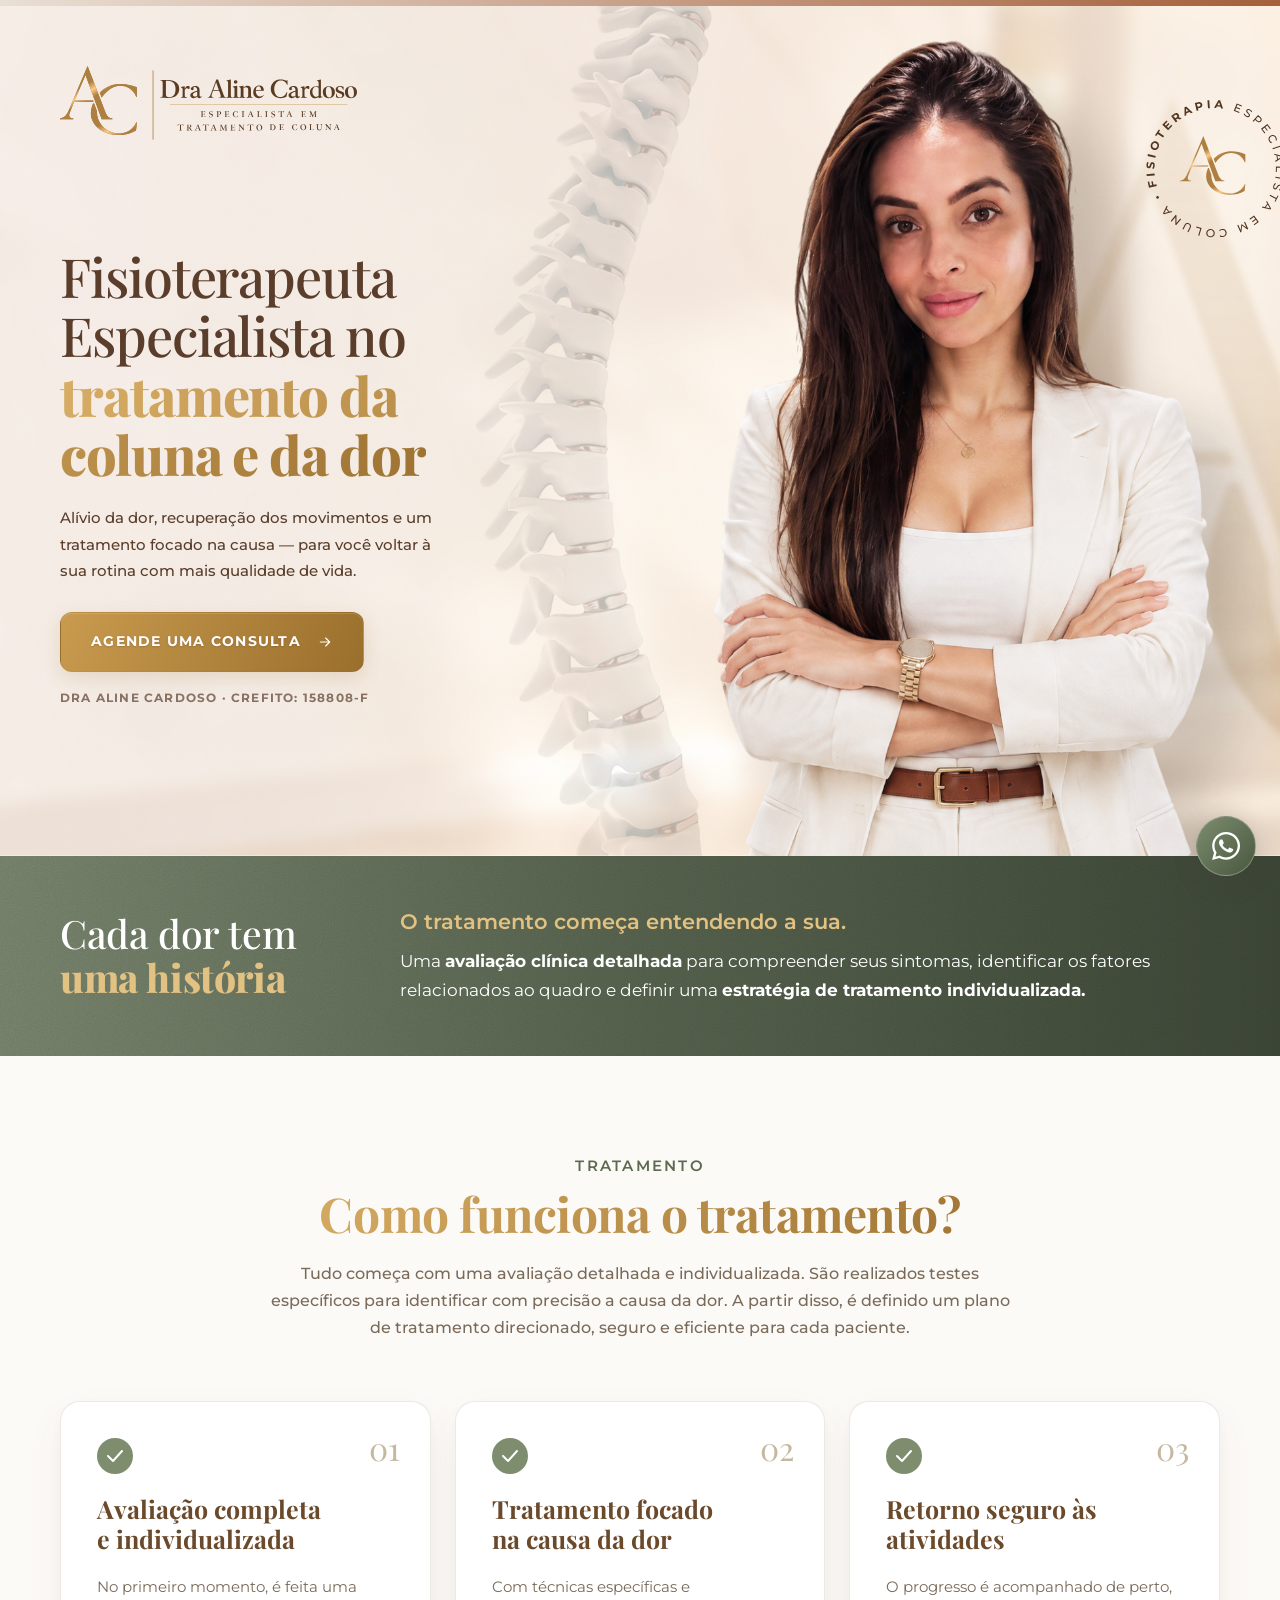
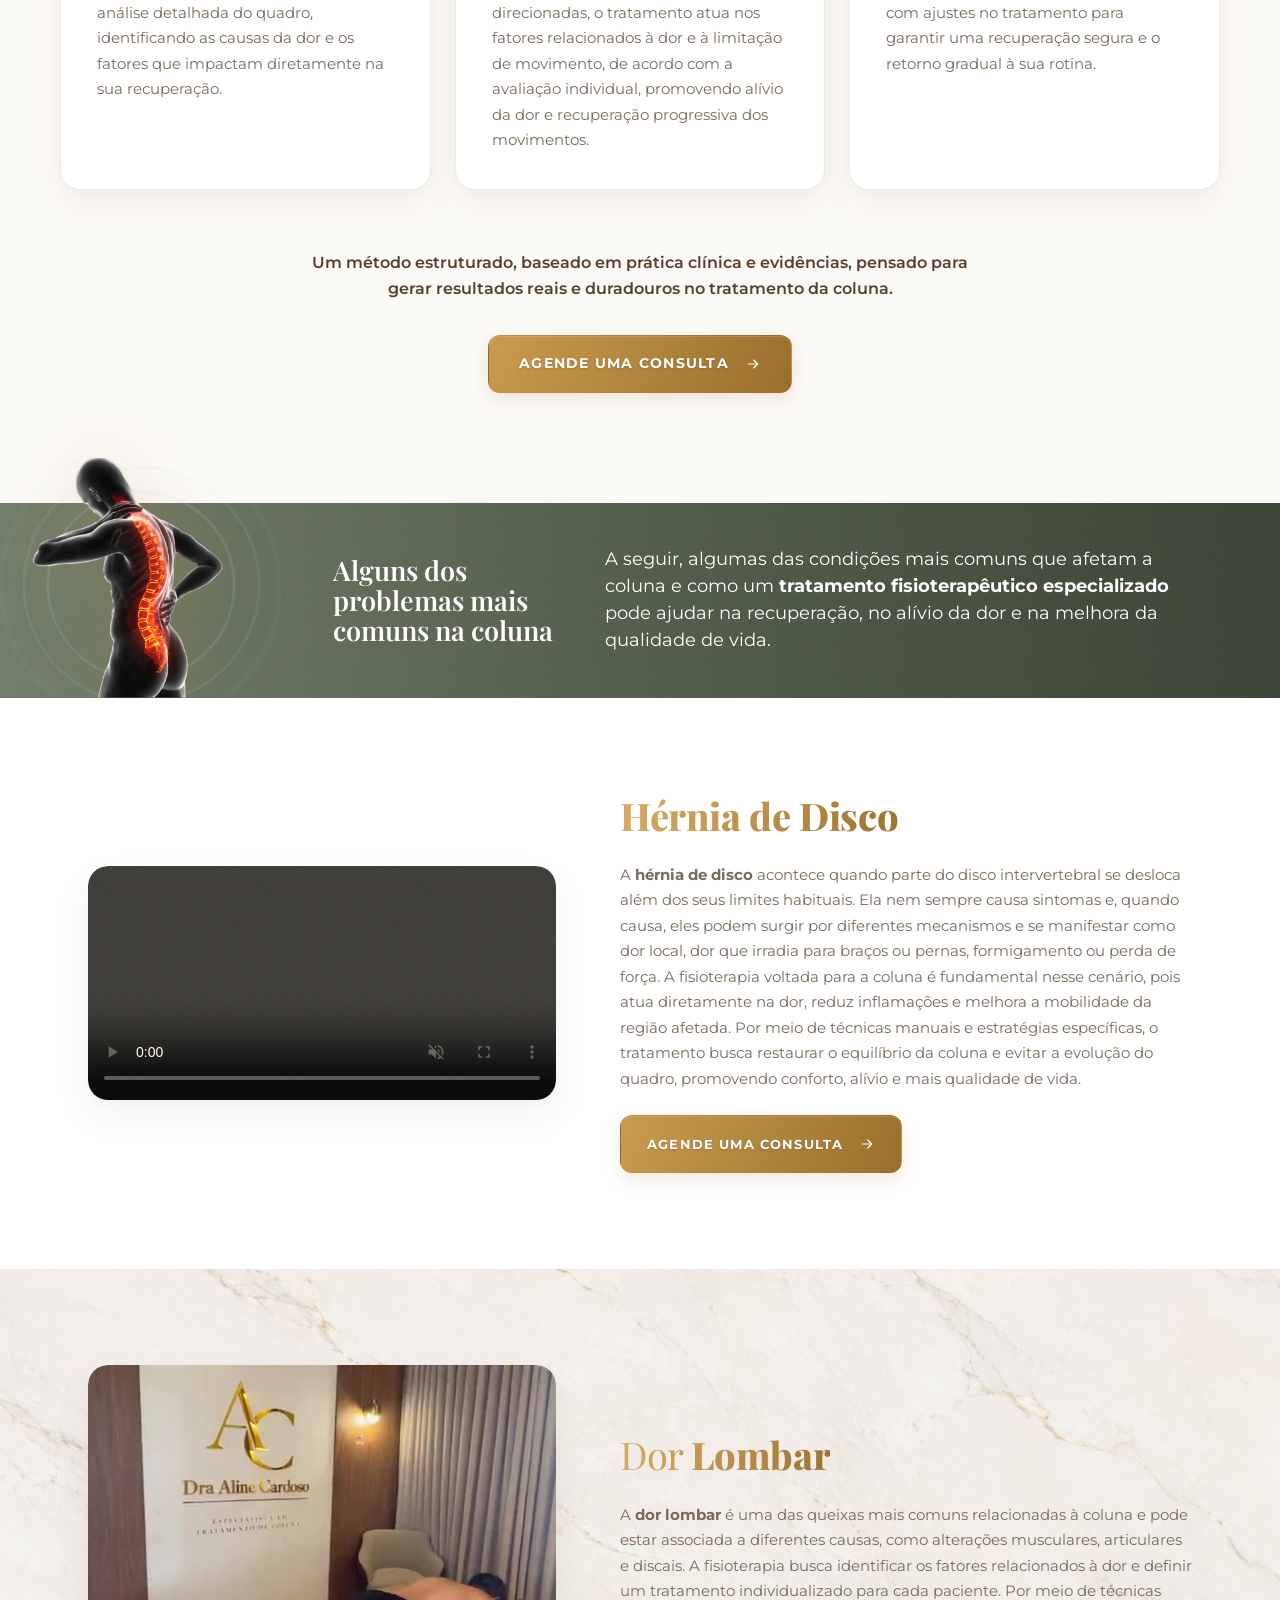
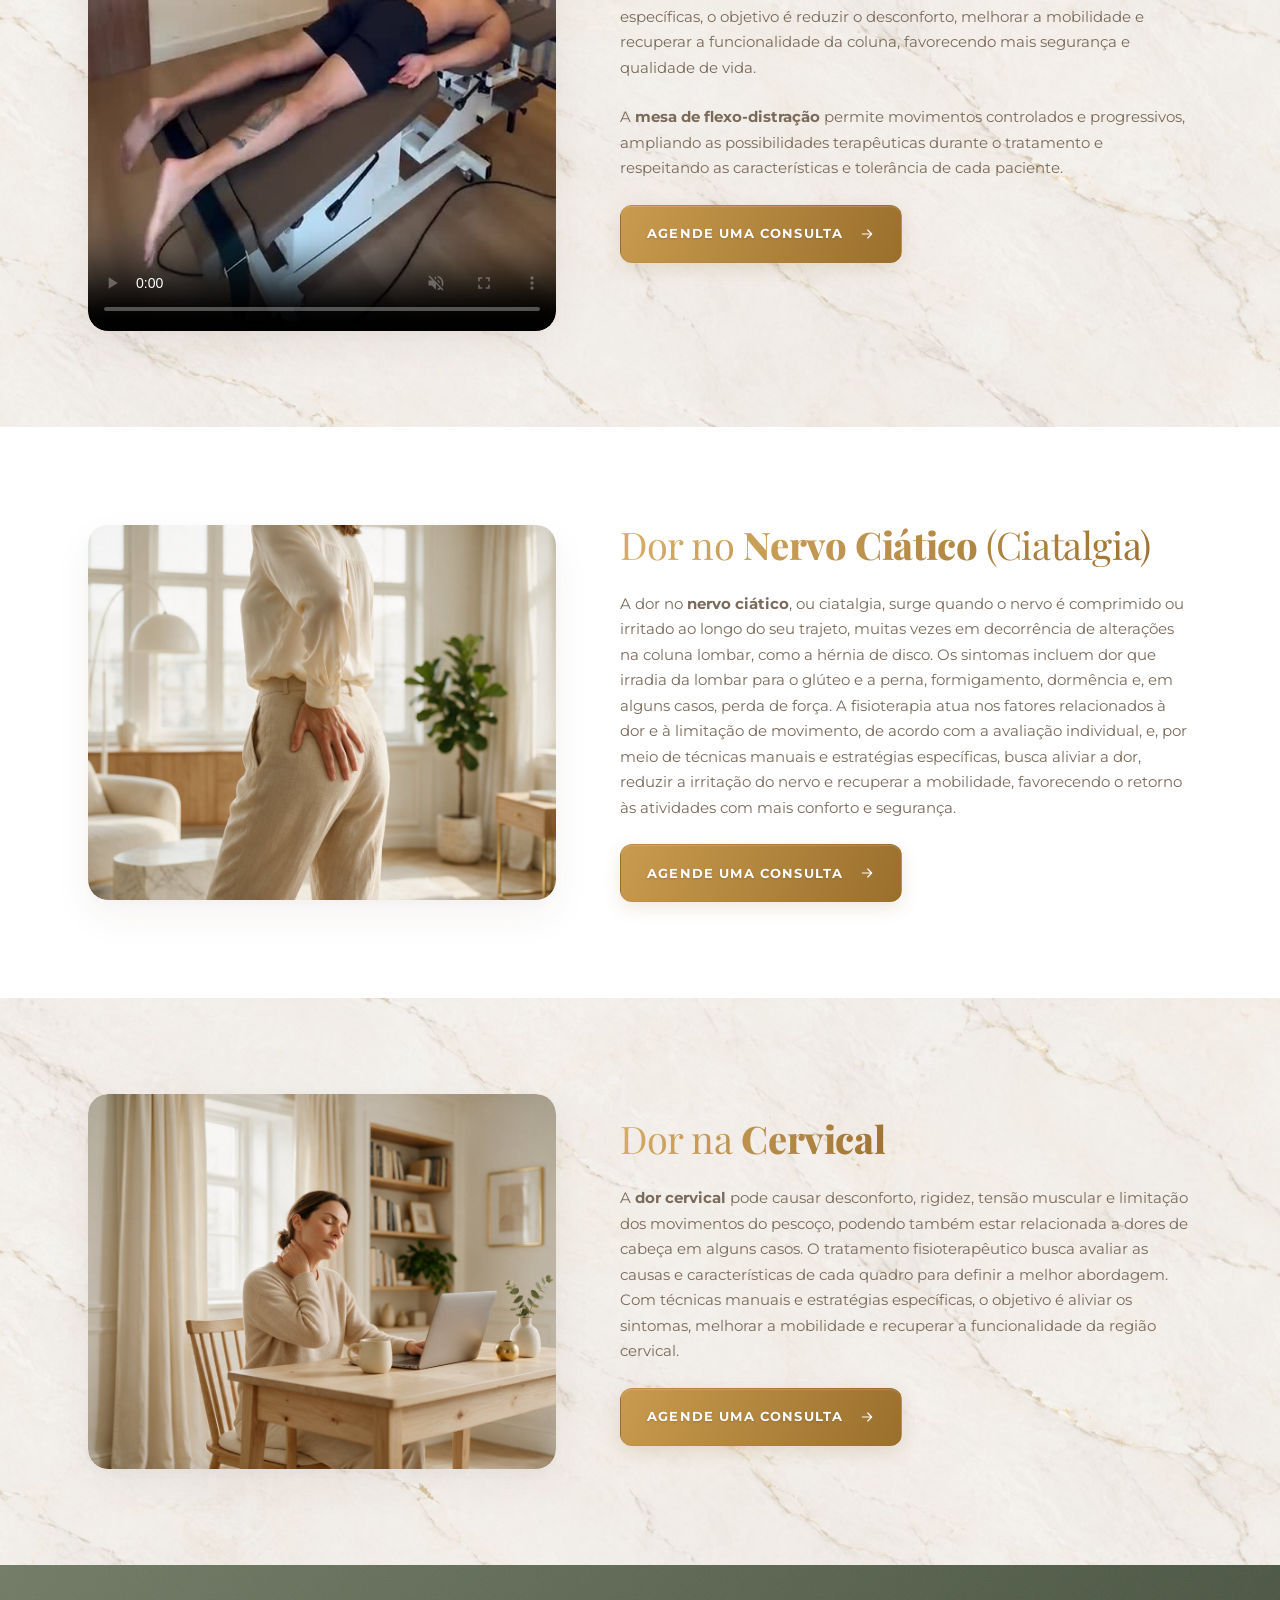
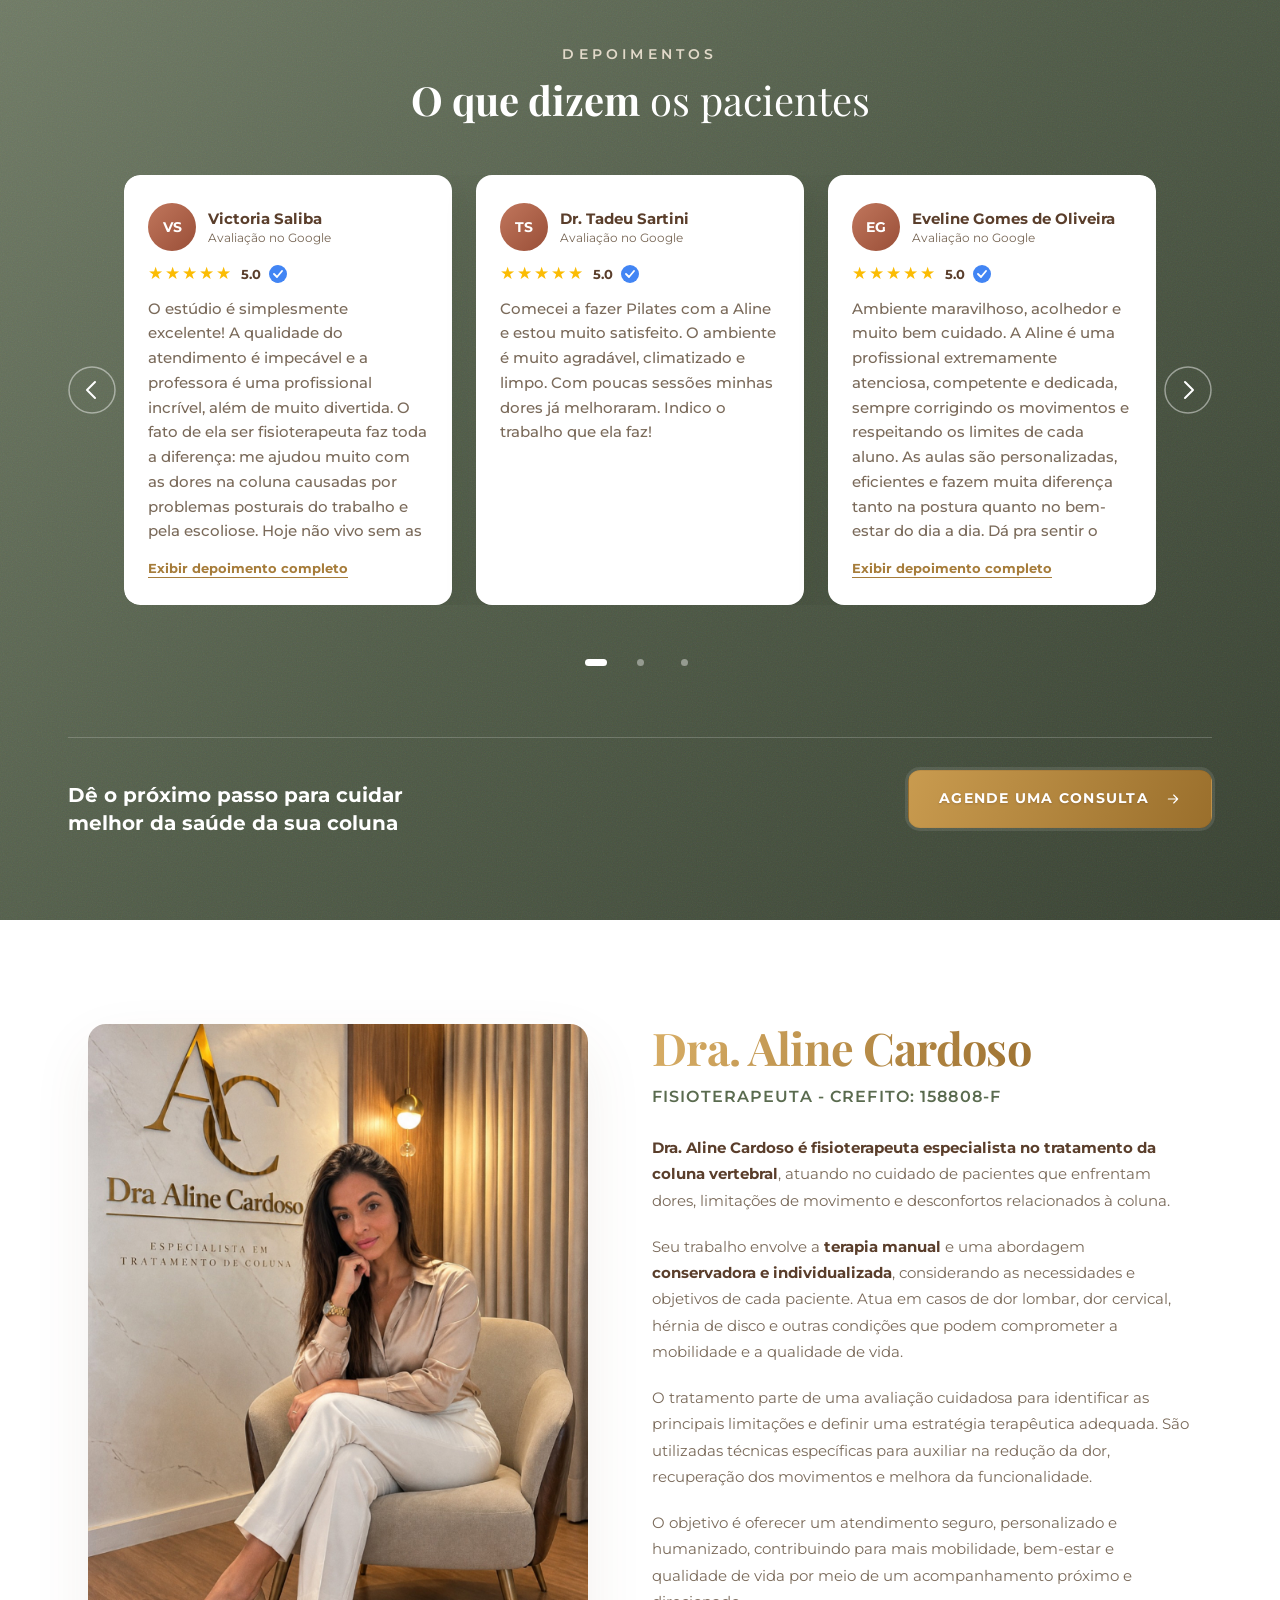
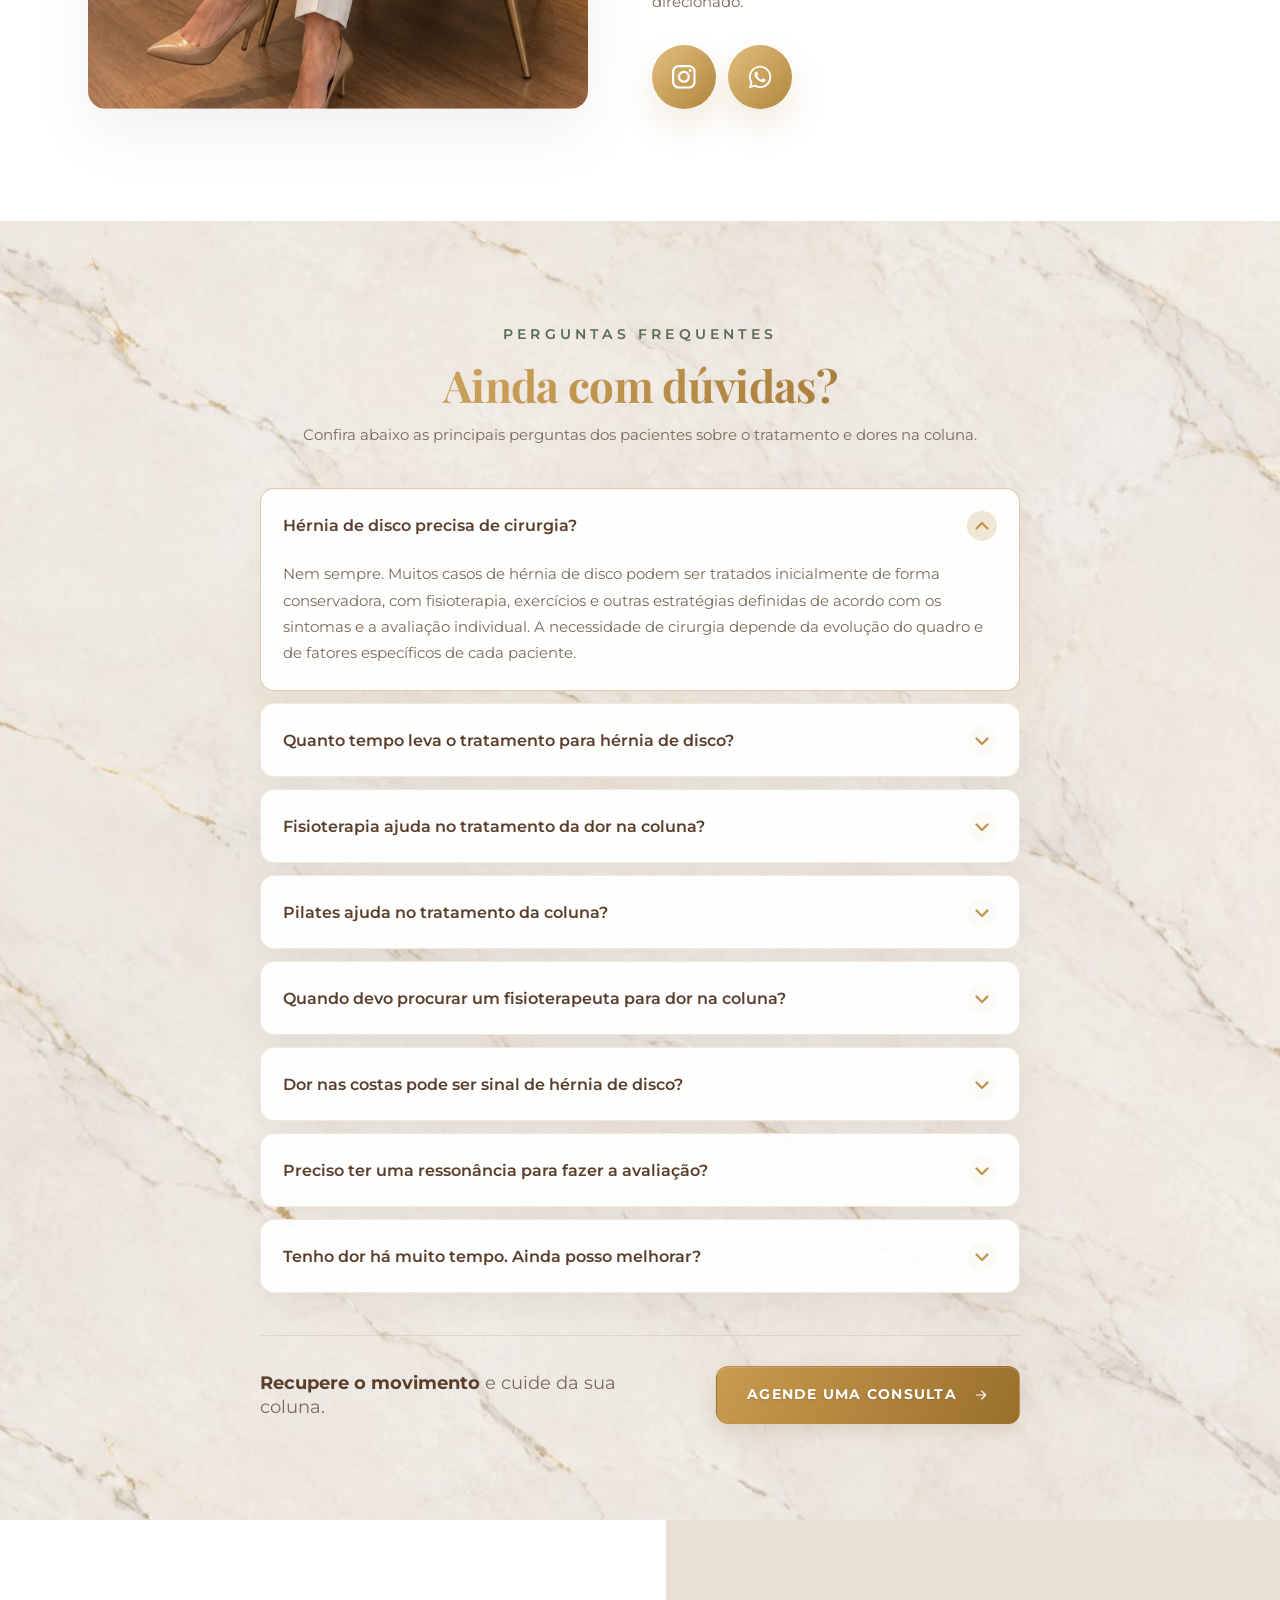
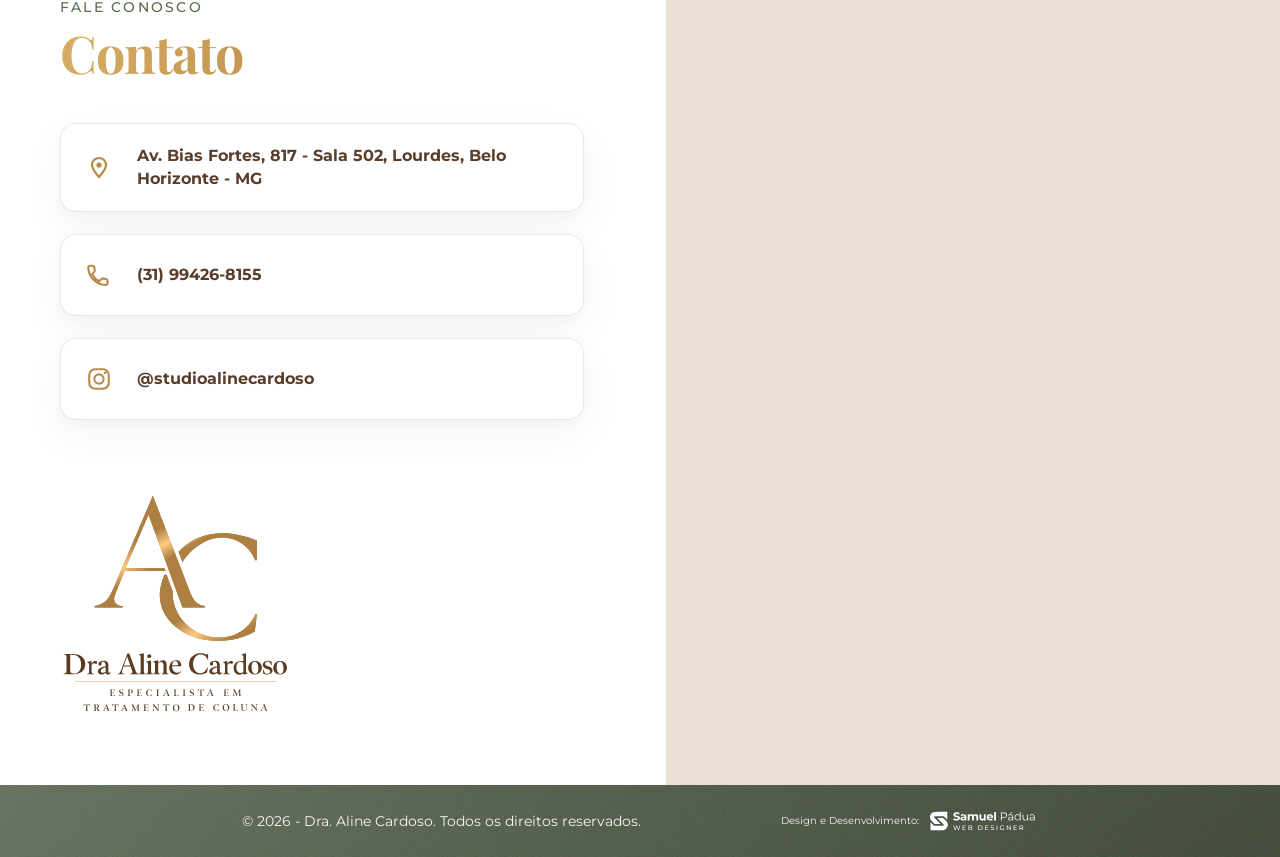
==== index.html @ 07150fcd "content: revisão técnica dos textos, novo bloco de intro e nova foto do hero - FAQ: perguntas sobre " ====
<!DOCTYPE html>
<html lang="pt-BR">
<head>
  <meta charset="UTF-8">
  <meta name="viewport" content="width=device-width, initial-scale=1.0">
  <title>Fisioterapeuta em Belo Horizonte | Tratamento da Coluna, Hérnia de Disco e Dor Lombar</title>
  <meta name="description" content="Fisioterapeuta em Belo Horizonte - MG especialista no tratamento da coluna: hérnia de disco, dor lombar, dor ciática e dor cervical. Atendimento individualizado no bairro Lourdes.">
  <meta name="robots" content="index,follow">
  <meta property="og:locale" content="pt_BR">
  <meta property="og:type" content="website">
  <meta property="og:site_name" content="Dra. Aline Cardoso">
  <meta property="og:title" content="Fisioterapeuta em Belo Horizonte | Tratamento da Coluna, Hérnia de Disco e Dor Lombar">
  <meta property="og:description" content="Fisioterapeuta em Belo Horizonte - MG especialista no tratamento da coluna: hérnia de disco, dor lombar, dor ciática e dor cervical. Atendimento individualizado no bairro Lourdes.">
  <meta name="twitter:card" content="summary_large_image">
  <meta name="twitter:title" content="Fisioterapeuta em Belo Horizonte | Tratamento da Coluna, Hérnia de Disco e Dor Lombar">
  <meta name="twitter:description" content="Fisioterapeuta em Belo Horizonte - MG especialista no tratamento da coluna: hérnia de disco, dor lombar, dor ciática e dor cervical. Atendimento individualizado no bairro Lourdes.">
  <script type="application/ld+json">
    {
      "@context": "https://schema.org",
      "@graph": [
        {
          "@type": "MedicalBusiness",
          "@id": "#business",
          "name": "Dra. Aline Cardoso - Fisioterapia",
          "image": "profile.jpg",
          "telephone": "+55-31-99426-8155",
          "priceRange": "$$",
          "address": {
            "@type": "PostalAddress",
            "streetAddress": "Av. Bias Fortes, 817 - Sala 502, Lourdes",
            "addressLocality": "Belo Horizonte",
            "addressRegion": "MG",
            "addressCountry": "BR"
          },
          "sameAs": [
            "https://www.instagram.com/studioalinecardoso/"
          ]
        },
        {
          "@type": "Physician",
          "@id": "#physician",
          "name": "Dra. Aline Cardoso",
          "image": "profile.jpg",
          "medicalSpecialty": "Physiotherapy",
          "description": "Fisioterapeuta em Belo Horizonte - MG especialista no tratamento da coluna vertebral: hérnia de disco, dor lombar, dor no nervo ciático e dor cervical.",
          "identifier": {
            "@type": "PropertyValue",
            "propertyID": "CREFITO",
            "value": "158808-F"
          },
          "worksFor": {
            "@id": "#business"
          }
        },
        {
          "@type": "FAQPage",
          "@id": "#faq",
          "mainEntity": [
            {
              "@type": "Question",
              "name": "Hérnia de disco precisa de cirurgia?",
              "acceptedAnswer": {
                "@type": "Answer",
                "text": "Nem sempre. Muitos casos de hérnia de disco podem ser tratados inicialmente de forma conservadora, com fisioterapia, exercícios e outras estratégias definidas de acordo com os sintomas e a avaliação individual. A necessidade de cirurgia depende da evolução do quadro e de fatores específicos de cada paciente."
              }
            },
            {
              "@type": "Question",
              "name": "Quanto tempo leva o tratamento para hérnia de disco?",
              "acceptedAnswer": {
                "@type": "Answer",
                "text": "O tempo de tratamento varia de acordo com a intensidade dos sintomas, o tempo de evolução do quadro e a resposta individual de cada paciente. Após a avaliação, é definido um plano com objetivos claros, e a evolução é acompanhada de perto, com ajustes ao longo do processo."
              }
            },
            {
              "@type": "Question",
              "name": "Fisioterapia ajuda no tratamento da dor na coluna?",
              "acceptedAnswer": {
                "@type": "Answer",
                "text": "Sim. A fisioterapia é uma das principais abordagens no tratamento das dores na coluna. Por meio de avaliação individualizada, terapia manual e exercícios específicos, atua na redução da dor, na melhora da mobilidade e na recuperação da funcionalidade, além de ajudar a prevenir novas crises."
              }
            },
            {
              "@type": "Question",
              "name": "Pilates ajuda no tratamento da coluna?",
              "acceptedAnswer": {
                "@type": "Answer",
                "text": "Pode ajudar, sim. Quando bem orientado, o pilates fortalece a musculatura que sustenta a coluna e melhora a postura, a flexibilidade e o controle dos movimentos. A indicação e o momento certo de incluí-lo dependem da avaliação e da fase de recuperação de cada paciente."
              }
            },
            {
              "@type": "Question",
              "name": "Quando devo procurar um fisioterapeuta para dor na coluna?",
              "acceptedAnswer": {
                "@type": "Answer",
                "text": "O ideal é buscar avaliação quando a dor persiste por mais de alguns dias, volta com frequência, limita seus movimentos ou atrapalha a rotina, o sono e o trabalho. Dor que irradia para braços ou pernas, formigamento ou perda de força também são sinais de que uma avaliação é importante."
              }
            },
            {
              "@type": "Question",
              "name": "Dor nas costas pode ser sinal de hérnia de disco?",
              "acceptedAnswer": {
                "@type": "Answer",
                "text": "Pode, mas nem sempre. A dor nas costas tem diversas causas, como tensões musculares e alterações articulares ou posturais. Quando vem acompanhada de dor que irradia para pernas ou braços, formigamento ou dormência, a hérnia de disco é uma das possibilidades. Por isso, uma avaliação detalhada é essencial para identificar a causa e definir o tratamento adequado."
              }
            },
            {
              "@type": "Question",
              "name": "Preciso ter uma ressonância para fazer a avaliação?",
              "acceptedAnswer": {
                "@type": "Answer",
                "text": "Não necessariamente. Os exames de imagem podem ser importantes em determinadas situações, mas a avaliação clínica também é fundamental para compreender o quadro."
              }
            },
            {
              "@type": "Question",
              "name": "Tenho dor há muito tempo. Ainda posso melhorar?",
              "acceptedAnswer": {
                "@type": "Answer",
                "text": "A persistência da dor não significa que não exista possibilidade de melhora. O tratamento depende das características do quadro, dos fatores associados e dos objetivos de cada paciente."
              }
            }
          ]
        }
      ]
    }
  </script>
  <link rel="icon" type="image/svg+xml" href="stamp-iso.svg">
  <link rel="preconnect" href="https://fonts.googleapis.com">
  <link rel="preconnect" href="https://fonts.gstatic.com" crossorigin>
  <link href="https://fonts.googleapis.com/css2?family=Montserrat:wght@400;500;600;700;800&family=Playfair+Display:wght@400;500;600;700;800&display=swap" rel="stylesheet">
  <link rel="stylesheet" href="style.css">
</head>
<body>
  <a class="skip-link" href="#conteudo">Pular para o conteúdo</a>

  <!-- Borda superior gradiente -->
  <div class="top-bar"></div>

  <!-- ======================== HERO ======================== -->
  <main id="conteudo">
  <section class="hero">
    <div class="hero-bg"></div>

    <div class="hero-inner">
      <!-- Logo -->
      <header class="hero-header">
        <img src="logo.svg" class="logo" alt="Dra. Aline Cardoso - Especialista em Tratamento de Coluna">
      </header>

      <!-- Conteúdo principal -->
      <div class="hero-content">

        <!-- Coluna esquerda: texto + CTA -->
        <div class="hero-left">
          <h1>
            Fisioterapeuta<br>
            Especialista no<br>
            <span class="gradient-text">tratamento da<br>coluna e da dor</span>
          </h1>

          <p class="subtext">
            Alívio da dor, recuperação dos movimentos e um tratamento focado na causa — para você voltar à sua rotina com mais qualidade de vida.
          </p>

          <a href="https://wa.me/5531994268155" class="btn-cta" target="_blank" rel="noopener">
            Agende uma Consulta
          </a>

          <p class="crefito">DRA ALINE CARDOSO &middot; CREFITO: 158808-F</p>
        </div>

        <!-- Coluna direita: foto -->
        <div class="hero-right">
          <div class="stamp-wrapper">
            <img src="stamp-txt.svg" class="stamp-txt" alt="">
            <img src="stamp-iso.svg" class="stamp-iso" alt="">
          </div>
          <img src="dra-aline3.png" class="doctor-img" alt="Dra. Aline Cardoso, fisioterapeuta especialista em coluna" fetchpriority="high">
        </div>

      </div>
    </div>
  </section>
  <!-- ======================== /HERO ======================== -->

  <!-- ======================== INTRO BLOCK ======================== -->
  <section class="intro-block">
    <div class="intro-inner">

      <div class="intro-left">
        <h2>Cada dor tem <strong>uma história</strong></h2>
      </div>

      <div class="intro-right">
        <p class="intro-lead">O tratamento começa entendendo a sua.</p>
        <p>
          Uma <strong>avaliação clínica detalhada</strong> para compreender seus sintomas, identificar os fatores relacionados ao quadro e definir uma <strong>estratégia de tratamento individualizada.</strong>
        </p>
      </div>

    </div>
  </section>
  <!-- ======================== /INTRO BLOCK ======================== -->

  <!-- ======================== TREATMENT BLOCK ======================== -->
  <section class="treatment-block">
    <div class="treatment-inner">

      <div class="treatment-header">
        <span class="tagline">Tratamento</span>
        <h2 class="treatment-title">Como funciona o tratamento?</h2>
        <p class="treatment-desc">Tudo começa com uma avaliação detalhada e individualizada. São realizados testes específicos para identificar com precisão a causa da dor. A partir disso, é definido um plano de tratamento direcionado, seguro e eficiente para cada paciente.</p>
      </div>

      <div class="cards-grid">

        <div class="card">
          <div class="card-icon">
            <svg width="36" height="36" viewBox="0 0 36 36" fill="none" xmlns="http://www.w3.org/2000/svg">
              <circle cx="18" cy="18" r="18" fill="#7D8D6E"/>
              <path d="M11 18l5 5 9-10" stroke="#FFFFFF" stroke-width="2" stroke-linecap="round" stroke-linejoin="round"/>
            </svg>
          </div>
          <h3>Avaliação completa <br>e individualizada</h3>
          <p>No primeiro momento, é feita uma análise detalhada do quadro, identificando as causas da dor e os fatores que impactam diretamente na sua recuperação.</p>
        </div>

        <div class="card">
          <div class="card-icon">
            <svg width="36" height="36" viewBox="0 0 36 36" fill="none" xmlns="http://www.w3.org/2000/svg">
              <circle cx="18" cy="18" r="18" fill="#7D8D6E"/>
              <path d="M11 18l5 5 9-10" stroke="#FFFFFF" stroke-width="2" stroke-linecap="round" stroke-linejoin="round"/>
            </svg>
          </div>
          <h3>Tratamento focado <br>na causa da dor</h3>
          <p>Com técnicas específicas e direcionadas, o tratamento atua nos fatores relacionados à dor e à limitação de movimento, de acordo com a avaliação individual, promovendo alívio da dor e recuperação progressiva dos movimentos.</p>
        </div>

        <div class="card">
          <div class="card-icon">
            <svg width="36" height="36" viewBox="0 0 36 36" fill="none" xmlns="http://www.w3.org/2000/svg">
              <circle cx="18" cy="18" r="18" fill="#7D8D6E"/>
              <path d="M11 18l5 5 9-10" stroke="#FFFFFF" stroke-width="2" stroke-linecap="round" stroke-linejoin="round"/>
            </svg>
          </div>
          <h3>Retorno seguro às <br>atividades</h3>
          <p>O progresso é acompanhado de perto, com ajustes no tratamento para garantir uma recuperação segura e o retorno gradual à sua rotina.</p>
        </div>

      </div>

      <div class="treatment-footer">
        <p>Um método estruturado, baseado em prática clínica e evidências, pensado para <br>gerar resultados reais e duradouros no tratamento da coluna.</p>
        <a href="https://wa.me/5531994268155" class="btn-cta btn-cta--center" target="_blank" rel="noopener">
          Agende uma Consulta
        </a>
      </div>

    </div>
  </section>
  <!-- ======================== /TREATMENT BLOCK ======================== -->

  <!-- ======================== PROBLEMS BLOCK ======================== -->
  <section class="problems-block">
    <div class="problems-grain"></div>

    <div class="problems-inner">
      <div class="problems-img-col">
        <img src="img1.png" class="problems-img" alt="Coluna vertebral com dor">
      </div>

      <h2 class="problems-headline">Alguns dos<br>problemas mais<br>comuns na coluna</h2>

      <p class="problems-body">A seguir, algumas das condições mais comuns que afetam a coluna e como um <strong>tratamento fisioterapêutico especializado</strong> pode ajudar na recuperação, no alívio da dor e na melhora da qualidade de vida.</p>
    </div>
  </section>
  <!-- ======================== /PROBLEMS BLOCK ======================== -->

  <!-- ======================== HÉRNIA BLOCK ======================== -->
  <section class="condition-block">
    <div class="condition-inner">

      <div class="condition-media condition-media--video">
        <video controls loop muted playsinline preload="metadata">
          <source src="hernia.mp4" type="video/mp4">
        </video>
      </div>

      <div class="condition-text">
        <h2 class="condition-title"><strong>Hérnia de Disco</strong></h2>
        <p class="condition-body">A <strong>hérnia de disco</strong> acontece quando parte do disco intervertebral se desloca além dos seus limites habituais. Ela nem sempre causa sintomas e, quando causa, eles podem surgir por diferentes mecanismos e se manifestar como dor local, dor que irradia para braços ou pernas, formigamento ou perda de força. A fisioterapia voltada para a coluna é fundamental nesse cenário, pois atua diretamente na dor, reduz inflamações e melhora a mobilidade da região afetada. Por meio de técnicas manuais e estratégias específicas, o tratamento busca restaurar o equilíbrio da coluna e evitar a evolução do quadro, promovendo conforto, alívio e mais qualidade de vida.</p>
        <a href="https://wa.me/5531994268155" class="btn-cta" target="_blank" rel="noopener">
          Agende uma Consulta
        </a>
      </div>

    </div>
  </section>
  <!-- ======================== /HÉRNIA BLOCK ======================== -->

  <!-- ======================== LOMBAR BLOCK ======================== -->
  <section class="condition-block condition-block--gray">
    <div class="condition-inner">

      <div class="condition-media">
        <video controls loop muted playsinline preload="metadata" poster="lombar-poster.jpg">
          <source src="lombar.mp4" type="video/mp4">
        </video>
      </div>

      <div class="condition-text">
        <h2 class="condition-title">Dor <strong>Lombar</strong></h2>
        <p class="condition-body">A <strong>dor lombar</strong> é uma das queixas mais comuns relacionadas à coluna e pode estar associada a diferentes causas, como alterações musculares, articulares e discais. A fisioterapia busca identificar os fatores relacionados à dor e definir um tratamento individualizado para cada paciente. Por meio de técnicas específicas, o objetivo é reduzir o desconforto, melhorar a mobilidade e recuperar a funcionalidade da coluna, favorecendo mais segurança e qualidade de vida.</p>

        <p class="condition-body">A <strong>mesa de flexo-distração</strong> permite movimentos controlados e progressivos, ampliando as possibilidades terapêuticas durante o tratamento e respeitando as características e tolerância de cada paciente.</p>
        <a href="https://wa.me/5531994268155" class="btn-cta" target="_blank" rel="noopener">
          Agende uma Consulta
        </a>
      </div>

    </div>
  </section>
  <!-- ======================== /LOMBAR BLOCK ======================== -->

  <!-- ======================== CIÁTICO BLOCK ======================== -->
  <section class="condition-block">
    <div class="condition-inner">

      <div class="condition-media">
        <img src="ciatico.jpg" class="condition-img" alt="Mulher com dor no nervo ciático">
      </div>

      <div class="condition-text">
        <h2 class="condition-title">Dor no <strong>Nervo Ciático</strong> (Ciatalgia)</h2>
        <p class="condition-body">A dor no <strong>nervo ciático</strong>, ou ciatalgia, surge quando o nervo é comprimido ou irritado ao longo do seu trajeto, muitas vezes em decorrência de alterações na coluna lombar, como a hérnia de disco. Os sintomas incluem dor que irradia da lombar para o glúteo e a perna, formigamento, dormência e, em alguns casos, perda de força. A fisioterapia atua nos fatores relacionados à dor e à limitação de movimento, de acordo com a avaliação individual, e, por meio de técnicas manuais e estratégias específicas, busca aliviar a dor, reduzir a irritação do nervo e recuperar a mobilidade, favorecendo o retorno às atividades com mais conforto e segurança.</p>
        <a href="https://wa.me/5531994268155" class="btn-cta" target="_blank" rel="noopener">
          Agende uma Consulta
        </a>
      </div>

    </div>
  </section>
  <!-- ======================== /CIÁTICO BLOCK ======================== -->

  <!-- ======================== CERVICAL BLOCK ======================== -->
  <section class="condition-block condition-block--gray">
    <div class="condition-inner">

      <div class="condition-media">
        <img src="cervical.jpg" class="condition-img" alt="Mulher com dor na região cervical">
      </div>

      <div class="condition-text">
        <h2 class="condition-title">Dor na <strong>Cervical</strong></h2>
        <p class="condition-body">A <strong>dor cervical</strong> pode causar desconforto, rigidez, tensão muscular e limitação dos movimentos do pescoço, podendo também estar relacionada a dores de cabeça em alguns casos. O tratamento fisioterapêutico busca avaliar as causas e características de cada quadro para definir a melhor abordagem. Com técnicas manuais e estratégias específicas, o objetivo é aliviar os sintomas, melhorar a mobilidade e recuperar a funcionalidade da região cervical.</p>
        <a href="https://wa.me/5531994268155" class="btn-cta" target="_blank" rel="noopener">
          Agende uma Consulta
        </a>
      </div>

    </div>
  </section>
  <!-- ======================== /CERVICAL BLOCK ======================== -->

  <!-- ======================== REVIEWS BLOCK ======================== -->
  <section class="reviews-block">
    <div class="reviews-grain"></div>
    <div class="reviews-inner">

      <div class="reviews-header">
        <span class="reviews-tagline">Depoimentos</span>
        <h2 class="reviews-title"><strong>O que dizem</strong> os pacientes</h2>
      </div>

      <div class="reviews-carousel" role="region" aria-roledescription="carrossel" aria-label="Depoimentos de pacientes" tabindex="0">
        <button class="carousel-btn carousel-btn--prev" aria-label="Anterior">
          <svg width="48" height="48" viewBox="0 0 48 48" fill="none" xmlns="http://www.w3.org/2000/svg">
            <circle cx="24" cy="24" r="23" stroke="rgba(255,255,255,0.45)" stroke-width="1.5"/>
            <path d="M27 16l-8 8 8 8" stroke="white" stroke-width="2" stroke-linecap="round" stroke-linejoin="round"/>
          </svg>
        </button>

        <div class="carousel-viewport">
          <div class="reviews-track">

            <article class="review-card">
              <div class="rc-header">
                <div class="rc-avatar">VS</div>
                <div class="rc-info">
                  <strong class="rc-name">Victoria Saliba</strong>
                  <span class="rc-count">Avaliação no Google</span>
                </div>
              </div>
              <div class="rc-stars" aria-label="5 estrelas">
                <span class="rc-stars-icons" aria-hidden="true">★★★★★</span>
                <span class="rc-rating">5.0</span>
                <span class="rc-badge" aria-hidden="true"><svg width="10" height="8" viewBox="0 0 10 8" fill="none"><path d="M1 4l3 3 5-6" stroke="white" stroke-width="1.8" stroke-linecap="round" stroke-linejoin="round"/></svg></span>
              </div>
              <p class="rc-text is-clamped">O estúdio é simplesmente excelente! A qualidade do atendimento é impecável e a professora é uma profissional incrível, além de muito divertida. O fato de ela ser fisioterapeuta faz toda a diferença: me ajudou muito com as dores na coluna causadas por problemas posturais do trabalho e pela escoliose. Hoje não vivo sem as aulas e sem a nossa troca durante os treinos. Foi um verdadeiro divisor de águas para minha saúde e qualidade de vida. Recomendo de olhos fechados!</p>
              <button class="rc-read-more" type="button" data-review-open>Exibir depoimento completo</button>
              <div class="rc-full-text" hidden>
                <p>O estúdio é simplesmente excelente! A qualidade do atendimento é impecável e a professora é uma profissional incrível, além de muito divertida.</p>
                <p>O fato de ela ser fisioterapeuta faz toda a diferença: me ajudou muito com as dores na coluna causadas por problemas posturais do trabalho e pela escoliose.</p>
                <p>Hoje não vivo sem as aulas e sem a nossa troca durante os treinos. Foi um verdadeiro divisor de águas para minha saúde e qualidade de vida. Recomendo de olhos fechados!</p>
              </div>
            </article>

            <article class="review-card">
              <div class="rc-header">
                <div class="rc-avatar">TS</div>
                <div class="rc-info">
                  <strong class="rc-name">Dr. Tadeu Sartini</strong>
                  <span class="rc-count">Avaliação no Google</span>
                </div>
              </div>
              <div class="rc-stars" aria-label="5 estrelas">
                <span class="rc-stars-icons" aria-hidden="true">★★★★★</span>
                <span class="rc-rating">5.0</span>
                <span class="rc-badge" aria-hidden="true"><svg width="10" height="8" viewBox="0 0 10 8" fill="none"><path d="M1 4l3 3 5-6" stroke="white" stroke-width="1.8" stroke-linecap="round" stroke-linejoin="round"/></svg></span>
              </div>
              <p class="rc-text is-clamped">Comecei a fazer Pilates com a Aline e estou muito satisfeito. O ambiente é muito agradável, climatizado e limpo. Com poucas sessões minhas dores já melhoraram. Indico o trabalho que ela faz!</p>
              <button class="rc-read-more" type="button" data-review-open>Exibir depoimento completo</button>
              <div class="rc-full-text" hidden>
                <p>Comecei a fazer Pilates com a Aline e estou muito satisfeito. O ambiente é muito agradável, climatizado e limpo. Com poucas sessões minhas dores já melhoraram. Indico o trabalho que ela faz!</p>
              </div>
            </article>

            <article class="review-card">
              <div class="rc-header">
                <div class="rc-avatar">EG</div>
                <div class="rc-info">
                  <strong class="rc-name">Eveline Gomes de Oliveira</strong>
                  <span class="rc-count">Avaliação no Google</span>
                </div>
              </div>
              <div class="rc-stars" aria-label="5 estrelas">
                <span class="rc-stars-icons" aria-hidden="true">★★★★★</span>
                <span class="rc-rating">5.0</span>
                <span class="rc-badge" aria-hidden="true"><svg width="10" height="8" viewBox="0 0 10 8" fill="none"><path d="M1 4l3 3 5-6" stroke="white" stroke-width="1.8" stroke-linecap="round" stroke-linejoin="round"/></svg></span>
              </div>
              <p class="rc-text is-clamped">Ambiente maravilhoso, acolhedor e muito bem cuidado. A Aline é uma profissional extremamente atenciosa, competente e dedicada, sempre corrigindo os movimentos e respeitando os limites de cada aluno. As aulas são personalizadas, eficientes e fazem muita diferença tanto na postura quanto no bem-estar do dia a dia. Dá pra sentir o cuidado e o amor pelo que faz. Recomendo de olhos fechados!</p>
              <button class="rc-read-more" type="button" data-review-open>Exibir depoimento completo</button>
              <div class="rc-full-text" hidden>
                <p>Ambiente maravilhoso, acolhedor e muito bem cuidado. A Aline é uma profissional extremamente atenciosa, competente e dedicada, sempre corrigindo os movimentos e respeitando os limites de cada aluno.</p>
                <p>As aulas são personalizadas, eficientes e fazem muita diferença tanto na postura quanto no bem-estar do dia a dia. Dá pra sentir o cuidado e o amor pelo que faz. Recomendo de olhos fechados!</p>
              </div>
            </article>

            <article class="review-card">
              <div class="rc-header">
                <div class="rc-avatar">CA</div>
                <div class="rc-info">
                  <strong class="rc-name">Carlos do Carmo Ambrósio</strong>
                  <span class="rc-count">Avaliação no Google</span>
                </div>
              </div>
              <div class="rc-stars" aria-label="5 estrelas">
                <span class="rc-stars-icons" aria-hidden="true">★★★★★</span>
                <span class="rc-rating">5.0</span>
                <span class="rc-badge" aria-hidden="true"><svg width="10" height="8" viewBox="0 0 10 8" fill="none"><path d="M1 4l3 3 5-6" stroke="white" stroke-width="1.8" stroke-linecap="round" stroke-linejoin="round"/></svg></span>
              </div>
              <p class="rc-text is-clamped">Bem localizado. Studio muito arejado, aparelhos ótimos e super bem cuidados, profissional competente e simpática. Um ambiente agradável, frequentado por ótimas pessoas.</p>
              <button class="rc-read-more" type="button" data-review-open>Exibir depoimento completo</button>
              <div class="rc-full-text" hidden>
                <p>Bem localizado. Studio muito arejado, aparelhos ótimos e super bem cuidados, profissional competente e simpática. Um ambiente agradável, frequentado por ótimas pessoas.</p>
              </div>
            </article>

            <article class="review-card">
              <div class="rc-header">
                <div class="rc-avatar">TR</div>
                <div class="rc-info">
                  <strong class="rc-name">Taty Rocha</strong>
                  <span class="rc-count">Avaliação no Google</span>
                </div>
              </div>
              <div class="rc-stars" aria-label="5 estrelas">
                <span class="rc-stars-icons" aria-hidden="true">★★★★★</span>
                <span class="rc-rating">5.0</span>
                <span class="rc-badge" aria-hidden="true"><svg width="10" height="8" viewBox="0 0 10 8" fill="none"><path d="M1 4l3 3 5-6" stroke="white" stroke-width="1.8" stroke-linecap="round" stroke-linejoin="round"/></svg></span>
              </div>
              <p class="rc-text is-clamped">Excelente profissional! Muito dedicada e atenciosa, sempre se preocupa de verdade com os alunos e com as dificuldades de cada um. As aulas são bem conduzidas, seguras e, além de tudo, muito divertidas. É impossível não se sentir bem durante as aulas. Recomendo demais!</p>
              <button class="rc-read-more" type="button" data-review-open>Exibir depoimento completo</button>
              <div class="rc-full-text" hidden>
                <p>Excelente profissional! Muito dedicada e atenciosa, sempre se preocupa de verdade com os alunos e com as dificuldades de cada um.</p>
                <p>As aulas são bem conduzidas, seguras e, além de tudo, muito divertidas. É impossível não se sentir bem durante as aulas. Recomendo demais!</p>
              </div>
            </article>

            <article class="review-card">
              <div class="rc-header">
                <div class="rc-avatar">MC</div>
                <div class="rc-info">
                  <strong class="rc-name">Maria Clara Madeira Pedro</strong>
                  <span class="rc-count">Avaliação no Google</span>
                </div>
              </div>
              <div class="rc-stars" aria-label="5 estrelas">
                <span class="rc-stars-icons" aria-hidden="true">★★★★★</span>
                <span class="rc-rating">5.0</span>
                <span class="rc-badge" aria-hidden="true"><svg width="10" height="8" viewBox="0 0 10 8" fill="none"><path d="M1 4l3 3 5-6" stroke="white" stroke-width="1.8" stroke-linecap="round" stroke-linejoin="round"/></svg></span>
              </div>
              <p class="rc-text is-clamped">Fazer pilates com a Aline é muito bom! Ela é atenta, cuidadosa, excelente profissional, playlist boa durante a aula. Minha consciência corporal se tornou outra depois que comecei a fazer pilates no studio.</p>
              <button class="rc-read-more" type="button" data-review-open>Exibir depoimento completo</button>
              <div class="rc-full-text" hidden>
                <p>Fazer pilates com a Aline é muito bom! Ela é atenta, cuidadosa, excelente profissional, playlist boa durante a aula. Minha consciência corporal se tornou outra depois que comecei a fazer pilates no studio.</p>
              </div>
            </article>

            <article class="review-card">
              <div class="rc-header">
                <div class="rc-avatar">YL</div>
                <div class="rc-info">
                  <strong class="rc-name">Yasmin Lage</strong>
                  <span class="rc-count">Avaliação no Google</span>
                </div>
              </div>
              <div class="rc-stars" aria-label="5 estrelas">
                <span class="rc-stars-icons" aria-hidden="true">★★★★★</span>
                <span class="rc-rating">5.0</span>
                <span class="rc-badge" aria-hidden="true"><svg width="10" height="8" viewBox="0 0 10 8" fill="none"><path d="M1 4l3 3 5-6" stroke="white" stroke-width="1.8" stroke-linecap="round" stroke-linejoin="round"/></svg></span>
              </div>
              <p class="rc-text is-clamped">O espaço é super bem cuidado e gostoso, professora com técnica excelente, atenciosa demais e ainda é super carismática! Clima perfeito durante as aulas, tô amando!!!</p>
              <button class="rc-read-more" type="button" data-review-open>Exibir depoimento completo</button>
              <div class="rc-full-text" hidden>
                <p>O espaço é super bem cuidado e gostoso, professora com técnica excelente, atenciosa demais e ainda é super carismática! Clima perfeito durante as aulas, tô amando!!!</p>
              </div>
            </article>

            <article class="review-card">
              <div class="rc-header">
                <div class="rc-avatar">AM</div>
                <div class="rc-info">
                  <strong class="rc-name">Agnes Martins</strong>
                  <span class="rc-count">Avaliação no Google</span>
                </div>
              </div>
              <div class="rc-stars" aria-label="5 estrelas">
                <span class="rc-stars-icons" aria-hidden="true">★★★★★</span>
                <span class="rc-rating">5.0</span>
                <span class="rc-badge" aria-hidden="true"><svg width="10" height="8" viewBox="0 0 10 8" fill="none"><path d="M1 4l3 3 5-6" stroke="white" stroke-width="1.8" stroke-linecap="round" stroke-linejoin="round"/></svg></span>
              </div>
              <p class="rc-text is-clamped">No Studio Aline Cardoso sempre tive muita atenção por parte da professora, sempre preocupada em dar todos os direcionamentos de acordo com minha capacidade e necessidade física. Super recomendo!</p>
              <button class="rc-read-more" type="button" data-review-open>Exibir depoimento completo</button>
              <div class="rc-full-text" hidden>
                <p>No Studio Aline Cardoso sempre tive muita atenção por parte da professora, sempre preocupada em dar todos os direcionamentos de acordo com minha capacidade e necessidade física. Super recomendo!</p>
              </div>
            </article>

            <article class="review-card">
              <div class="rc-header">
                <div class="rc-avatar">AL</div>
                <div class="rc-info">
                  <strong class="rc-name">Andrea Libanio</strong>
                  <span class="rc-count">Avaliação no Google</span>
                </div>
              </div>
              <div class="rc-stars" aria-label="5 estrelas">
                <span class="rc-stars-icons" aria-hidden="true">★★★★★</span>
                <span class="rc-rating">5.0</span>
                <span class="rc-badge" aria-hidden="true"><svg width="10" height="8" viewBox="0 0 10 8" fill="none"><path d="M1 4l3 3 5-6" stroke="white" stroke-width="1.8" stroke-linecap="round" stroke-linejoin="round"/></svg></span>
              </div>
              <p class="rc-text is-clamped">A aula da Aline é espetacular, dei adeus às minhas dores e sinto o efeito esteticamente também. O ambiente é muito gostoso e não vejo o tempo passar! Super recomendo!</p>
              <button class="rc-read-more" type="button" data-review-open>Exibir depoimento completo</button>
              <div class="rc-full-text" hidden>
                <p>A aula da Aline é espetacular, dei adeus às minhas dores e sinto o efeito esteticamente também. O ambiente é muito gostoso e não vejo o tempo passar! Super recomendo!</p>
              </div>
            </article>

          </div>
        </div>

        <button class="carousel-btn carousel-btn--next" aria-label="Próximo">
          <svg width="48" height="48" viewBox="0 0 48 48" fill="none" xmlns="http://www.w3.org/2000/svg">
            <circle cx="24" cy="24" r="23" stroke="rgba(255,255,255,0.45)" stroke-width="1.5"/>
            <path d="M21 16l8 8-8 8" stroke="white" stroke-width="2" stroke-linecap="round" stroke-linejoin="round"/>
          </svg>
        </button>
      </div>

      <div class="reviews-pagination" aria-label="Navegação dos depoimentos"></div>

      <div class="reviews-footer">
        <div class="reviews-divider"></div>
        <div class="reviews-cta-row">
          <p class="reviews-cta-text">Dê o próximo passo para cuidar<br>melhor da saúde da sua coluna</p>
          <a href="https://wa.me/5531994268155" class="btn-cta" target="_blank" rel="noopener">
            Agende uma Consulta
          </a>
        </div>
      </div>

    </div>
  </section>
  <!-- ======================== /REVIEWS BLOCK ======================== -->

  <!-- ======================== PROFILE BLOCK ======================== -->
  <section class="profile-block">
    <div class="profile-inner">
      <div class="profile-media">
        <img src="profile.jpg" alt="Dra. Aline Cardoso em seu consultório" class="profile-image">
      </div>

      <div class="profile-content">
        <h2 class="profile-title">Dra. Aline Cardoso</h2>
        <p class="profile-meta">FISIOTERAPEUTA - CREFITO: 158808-F</p>

        <div class="profile-body">
          <p><strong>Dra. Aline Cardoso é fisioterapeuta especialista no tratamento da coluna vertebral</strong>, atuando no cuidado de pacientes que enfrentam dores, limitações de movimento e desconfortos relacionados à coluna.</p>

          <p>Seu trabalho envolve a <strong>terapia manual</strong> e uma abordagem <strong>conservadora e individualizada</strong>, considerando as necessidades e objetivos de cada paciente. Atua em casos de dor lombar, dor cervical, hérnia de disco e outras condições que podem comprometer a mobilidade e a qualidade de vida.</p>

          <p>O tratamento parte de uma avaliação cuidadosa para identificar as principais limitações e definir uma estratégia terapêutica adequada. São utilizadas técnicas específicas para auxiliar na redução da dor, recuperação dos movimentos e melhora da funcionalidade.</p>

          <p>O objetivo é oferecer um atendimento seguro, personalizado e humanizado, contribuindo para mais mobilidade, bem-estar e qualidade de vida por meio de um acompanhamento próximo e direcionado.</p>
        </div>

        <div class="profile-socials" aria-label="Redes sociais de Dra. Aline Cardoso">
          <a href="https://www.instagram.com/studioalinecardoso/" class="profile-social-btn" target="_blank" rel="noopener" aria-label="Instagram de Dra. Aline Cardoso">
            <img src="ig-icon.svg" alt="" class="profile-social-icon" aria-hidden="true">
          </a>

          <a href="https://wa.me/5531994268155" class="profile-social-btn" target="_blank" rel="noopener" aria-label="WhatsApp de Dra. Aline Cardoso">
            <img src="wpp-icon.svg" alt="" class="profile-social-icon" aria-hidden="true">
          </a>
        </div>
      </div>
    </div>
  </section>
  <!-- ======================== /PROFILE BLOCK ======================== -->

  <!-- ======================== FAQ BLOCK ======================== -->
  <section class="faq-block">
    <div class="faq-inner">
      <div class="faq-header">
        <span class="faq-tagline">Perguntas Frequentes</span>
        <h2 class="faq-title">Ainda com dúvidas?</h2>
        <p class="faq-subtitle">Confira abaixo as principais perguntas dos pacientes sobre o tratamento e dores na coluna.</p>
      </div>

      <div class="faq-list">
        <article class="faq-item is-open">
          <button class="faq-question" type="button" aria-expanded="true">
            <span>Hérnia de disco precisa de cirurgia?</span>
            <span class="faq-icon" aria-hidden="true">
              <svg width="22" height="22" viewBox="0 0 22 22" fill="none" xmlns="http://www.w3.org/2000/svg">
                <path d="M5.5 8.5L11 14L16.5 8.5" stroke="currentColor" stroke-width="2.4" stroke-linecap="round" stroke-linejoin="round"/>
              </svg>
            </span>
          </button>
          <div class="faq-answer">
            <div class="faq-answer-inner">
              <p>Nem sempre. Muitos casos de hérnia de disco podem ser tratados inicialmente de forma conservadora, com fisioterapia, exercícios e outras estratégias definidas de acordo com os sintomas e a avaliação individual. A necessidade de cirurgia depende da evolução do quadro e de fatores específicos de cada paciente.</p>
            </div>
          </div>
        </article>

        <article class="faq-item">
          <button class="faq-question" type="button" aria-expanded="false">
            <span>Quanto tempo leva o tratamento para hérnia de disco?</span>
            <span class="faq-icon" aria-hidden="true">
              <svg width="22" height="22" viewBox="0 0 22 22" fill="none" xmlns="http://www.w3.org/2000/svg">
                <path d="M5.5 8.5L11 14L16.5 8.5" stroke="currentColor" stroke-width="2.4" stroke-linecap="round" stroke-linejoin="round"/>
              </svg>
            </span>
          </button>
          <div class="faq-answer">
            <div class="faq-answer-inner">
              <p>O tempo de tratamento varia de acordo com a intensidade dos sintomas, o tempo de evolução do quadro e a resposta individual de cada paciente. Após a avaliação, é definido um plano com objetivos claros, e a evolução é acompanhada de perto, com ajustes ao longo do processo.</p>
            </div>
          </div>
        </article>

        <article class="faq-item">
          <button class="faq-question" type="button" aria-expanded="false">
            <span>Fisioterapia ajuda no tratamento da dor na coluna?</span>
            <span class="faq-icon" aria-hidden="true">
              <svg width="22" height="22" viewBox="0 0 22 22" fill="none" xmlns="http://www.w3.org/2000/svg">
                <path d="M5.5 8.5L11 14L16.5 8.5" stroke="currentColor" stroke-width="2.4" stroke-linecap="round" stroke-linejoin="round"/>
              </svg>
            </span>
          </button>
          <div class="faq-answer">
            <div class="faq-answer-inner">
              <p>Sim. A fisioterapia é uma das principais abordagens no tratamento das dores na coluna. Por meio de avaliação individualizada, terapia manual e exercícios específicos, atua na redução da dor, na melhora da mobilidade e na recuperação da funcionalidade, além de ajudar a prevenir novas crises.</p>
            </div>
          </div>
        </article>

        <article class="faq-item">
          <button class="faq-question" type="button" aria-expanded="false">
            <span>Pilates ajuda no tratamento da coluna?</span>
            <span class="faq-icon" aria-hidden="true">
              <svg width="22" height="22" viewBox="0 0 22 22" fill="none" xmlns="http://www.w3.org/2000/svg">
                <path d="M5.5 8.5L11 14L16.5 8.5" stroke="currentColor" stroke-width="2.4" stroke-linecap="round" stroke-linejoin="round"/>
              </svg>
            </span>
          </button>
          <div class="faq-answer">
            <div class="faq-answer-inner">
              <p>Pode ajudar, sim. Quando bem orientado, o pilates fortalece a musculatura que sustenta a coluna e melhora a postura, a flexibilidade e o controle dos movimentos. A indicação e o momento certo de incluí-lo dependem da avaliação e da fase de recuperação de cada paciente.</p>
            </div>
          </div>
        </article>

        <article class="faq-item">
          <button class="faq-question" type="button" aria-expanded="false">
            <span>Quando devo procurar um fisioterapeuta para dor na coluna?</span>
            <span class="faq-icon" aria-hidden="true">
              <svg width="22" height="22" viewBox="0 0 22 22" fill="none" xmlns="http://www.w3.org/2000/svg">
                <path d="M5.5 8.5L11 14L16.5 8.5" stroke="currentColor" stroke-width="2.4" stroke-linecap="round" stroke-linejoin="round"/>
              </svg>
            </span>
          </button>
          <div class="faq-answer">
            <div class="faq-answer-inner">
              <p>O ideal é buscar avaliação quando a dor persiste por mais de alguns dias, volta com frequência, limita seus movimentos ou atrapalha a rotina, o sono e o trabalho. Dor que irradia para braços ou pernas, formigamento ou perda de força também são sinais de que uma avaliação é importante.</p>
            </div>
          </div>
        </article>

        <article class="faq-item">
          <button class="faq-question" type="button" aria-expanded="false">
            <span>Dor nas costas pode ser sinal de hérnia de disco?</span>
            <span class="faq-icon" aria-hidden="true">
              <svg width="22" height="22" viewBox="0 0 22 22" fill="none" xmlns="http://www.w3.org/2000/svg">
                <path d="M5.5 8.5L11 14L16.5 8.5" stroke="currentColor" stroke-width="2.4" stroke-linecap="round" stroke-linejoin="round"/>
              </svg>
            </span>
          </button>
          <div class="faq-answer">
            <div class="faq-answer-inner">
              <p>Pode, mas nem sempre. A dor nas costas tem diversas causas, como tensões musculares e alterações articulares ou posturais. Quando vem acompanhada de dor que irradia para pernas ou braços, formigamento ou dormência, a hérnia de disco é uma das possibilidades. Por isso, uma avaliação detalhada é essencial para identificar a causa e definir o tratamento adequado.</p>
            </div>
          </div>
        </article>

        <article class="faq-item">
          <button class="faq-question" type="button" aria-expanded="false">
            <span>Preciso ter uma ressonância para fazer a avaliação?</span>
            <span class="faq-icon" aria-hidden="true">
              <svg width="22" height="22" viewBox="0 0 22 22" fill="none" xmlns="http://www.w3.org/2000/svg">
                <path d="M5.5 8.5L11 14L16.5 8.5" stroke="currentColor" stroke-width="2.4" stroke-linecap="round" stroke-linejoin="round"/>
              </svg>
            </span>
          </button>
          <div class="faq-answer">
            <div class="faq-answer-inner">
              <p>Não necessariamente. Os exames de imagem podem ser importantes em determinadas situações, mas a avaliação clínica também é fundamental para compreender o quadro.</p>
            </div>
          </div>
        </article>

        <article class="faq-item">
          <button class="faq-question" type="button" aria-expanded="false">
            <span>Tenho dor há muito tempo. Ainda posso melhorar?</span>
            <span class="faq-icon" aria-hidden="true">
              <svg width="22" height="22" viewBox="0 0 22 22" fill="none" xmlns="http://www.w3.org/2000/svg">
                <path d="M5.5 8.5L11 14L16.5 8.5" stroke="currentColor" stroke-width="2.4" stroke-linecap="round" stroke-linejoin="round"/>
              </svg>
            </span>
          </button>
          <div class="faq-answer">
            <div class="faq-answer-inner">
              <p>A persistência da dor não significa que não exista possibilidade de melhora. O tratamento depende das características do quadro, dos fatores associados e dos objetivos de cada paciente.</p>
            </div>
          </div>
        </article>
      </div>

      <div class="faq-footer">
        <div class="faq-divider"></div>
        <div class="faq-cta-row">
          <p class="faq-cta-text"><strong>Recupere o movimento</strong> e cuide da sua coluna.</p>
          <a href="https://wa.me/5531994268155" class="btn-cta" target="_blank" rel="noopener">
            Agende uma Consulta
          </a>
        </div>
      </div>
    </div>
  </section>
  <!-- ======================== /FAQ BLOCK ======================== -->

  <!-- ======================== CONTACT BLOCK ======================== -->
  <section class="contact-block">
    <div class="contact-inner">
      <div class="contact-panel">
        <div class="contact-header">
          <span class="contact-tagline">Fale Conosco</span>
          <h2 class="contact-title">Contato</h2>
        </div>

        <div class="contact-cards">
          <a href="https://maps.google.com/?q=Av.%20Bias%20Fortes,%20817%20-%20Sala%20502,%20Lourdes,%20Belo%20Horizonte%20-%20MG" class="contact-card contact-card--featured" target="_blank" rel="noopener" aria-label="Abrir endereço no mapa">
            <span class="contact-card-icon" aria-hidden="true">
              <svg width="28" height="28" viewBox="0 0 28 28" fill="none" xmlns="http://www.w3.org/2000/svg">
                <path d="M14 24C17.5 19.7 21 16.5 21 11.8C21 7.9 17.9 5 14 5C10.1 5 7 7.9 7 11.8C7 16.5 10.5 19.7 14 24Z" stroke="currentColor" stroke-width="2.2" stroke-linejoin="round"/>
                <circle cx="14" cy="12" r="2.6" fill="currentColor"/>
              </svg>
            </span>
            <span class="contact-card-text">Av. Bias Fortes, 817 - Sala 502, Lourdes, Belo Horizonte - MG</span>
          </a>

          <a href="https://wa.me/5531994268155" class="contact-card" target="_blank" rel="noopener" aria-label="Falar no telefone ou WhatsApp">
            <span class="contact-card-icon" aria-hidden="true">
              <svg width="28" height="28" viewBox="0 0 28 28" fill="none" xmlns="http://www.w3.org/2000/svg">
                <path d="M20.7149 17.9587L17.9699 17.6454C17.3107 17.57 16.6624 17.7971 16.1849 18.263L14.1966 20.2514C11.1382 18.6952 8.62822 16.1966 7.07201 13.1267L9.07199 11.1267C9.53782 10.6608 9.76491 10.0126 9.68949 9.35339L9.37616 6.6317C9.24782 5.55628 8.34782 4.75 7.26074 4.75H5.38907C4.18574 4.75 3.18574 5.75 3.26074 6.95339C3.83066 16.1267 11.173 23.4574 20.3349 24.0273C21.5382 24.1027 22.5382 23.1027 22.5382 21.8993V20.0277C22.55 18.9523 21.7907 18.0871 20.7149 17.9587Z" stroke="currentColor" stroke-width="2.1" stroke-linejoin="round"/>
              </svg>
            </span>
            <span class="contact-card-text">(31) 99426-8155</span>
          </a>

          <a href="https://www.instagram.com/studioalinecardoso/" class="contact-card" target="_blank" rel="noopener" aria-label="Abrir Instagram">
            <span class="contact-card-icon" aria-hidden="true">
              <svg width="28" height="28" viewBox="0 0 28 28" fill="none" xmlns="http://www.w3.org/2000/svg">
                <rect x="4.25" y="4.25" width="19.5" height="19.5" rx="5.75" stroke="currentColor" stroke-width="2.1"/>
                <circle cx="14" cy="14" r="4.65" stroke="currentColor" stroke-width="2.1"/>
                <circle cx="20.2" cy="7.8" r="1.4" fill="currentColor"/>
              </svg>
            </span>
            <span class="contact-card-text">@studioalinecardoso</span>
          </a>
        </div>

        <div class="contact-brand">
          <img src="logo-footer.svg" alt="Dra. Aline Cardoso - Especialista em Tratamento de Coluna" class="contact-logo">
        </div>
      </div>

      <div class="contact-map-wrap">
        <iframe
          class="contact-map"
          title="Mapa do consultório Dra. Aline Cardoso"
          loading="lazy"
          referrerpolicy="no-referrer-when-downgrade"
          src="https://www.google.com/maps?q=Av.%20Bias%20Fortes,%20817%20-%20Sala%20502,%20Lourdes,%20Belo%20Horizonte%20-%20MG&z=17&output=embed">
        </iframe>
      </div>
    </div>
  </section>
  <!-- ======================== /CONTACT BLOCK ======================== -->
  </main>

  <!-- ======================== FOOTER ======================== -->
  <footer class="site-footer">
    <div class="site-footer-grain"></div>
    <div class="site-footer-inner">
      <p class="site-footer-copy">© <span id="footer-year"></span> - Dra. Aline Cardoso. Todos os direitos reservados.</p>

      <a href="https://samuelpadua.com.br/" class="site-footer-credit" target="_blank" rel="noopener" aria-label="Design e Desenvolvimento por Samuel Pádua Web Designer">
        <span class="site-footer-credit-text">Design e Desenvolvimento:</span>
        <img src="logo-samuel.svg" alt="Samuel Pádua Web Designer" class="site-footer-credit-logo">
      </a>
    </div>
  </footer>
  <!-- ======================== /FOOTER ======================== -->

  <!-- WhatsApp flutuante -->
  <a href="https://wa.me/5531994268155" class="whatsapp-float" target="_blank" rel="noopener" aria-label="Fale pelo WhatsApp">
    <span class="wpp-badge">Fale comigo agora!</span>
    <svg width="30" height="30" viewBox="0 0 57 57" fill="none" xmlns="http://www.w3.org/2000/svg">
      <path fill-rule="evenodd" clip-rule="evenodd" d="M47.4216 9.51921C42.4222 4.51401 35.7735 1.75635 28.6904 1.75342C14.0949 1.75342 2.21626 13.6317 2.21039 28.2311C2.20844 32.8981 3.42761 37.4539 5.74495 41.4695L1.98828 55.1909L16.0257 51.5086C19.8936 53.6185 24.2481 54.7304 28.6796 54.7317H28.6907C43.2846 54.7317 55.1645 42.8524 55.1701 28.2523C55.173 21.1767 52.4212 14.5241 47.4216 9.51921ZM28.6904 50.2598H28.6813C24.7322 50.2581 20.8591 49.1968 17.4794 47.1919L16.6761 46.7148L8.34605 48.9L10.5695 40.7784L10.046 39.9457C7.84279 36.4415 6.67939 32.3913 6.68135 28.2328C6.68592 16.0981 16.5593 6.22568 28.6992 6.22568C34.5779 6.22763 40.1039 8.51986 44.2592 12.68C48.4144 16.8401 50.7014 22.3698 50.6994 28.2507C50.6942 40.3863 40.8215 50.2598 28.6904 50.2598ZM40.7628 33.7761C40.1013 33.4448 36.8482 31.8446 36.2416 31.6235C35.6356 31.4027 35.194 31.2928 34.7533 31.9549C34.312 32.617 33.0443 34.1075 32.6581 34.5488C32.2719 34.9904 31.8864 35.0459 31.2246 34.7145C30.5629 34.3834 28.4311 33.6845 25.9037 31.4304C23.937 29.676 22.6092 27.5094 22.223 26.8473C21.8375 26.1845 22.2198 25.861 22.5133 25.497C23.2296 24.6075 23.9468 23.6751 24.1673 23.2338C24.3881 22.7922 24.2775 22.4057 24.1118 22.0746C23.9468 21.7436 22.6236 18.4869 22.0724 17.1617C21.5348 15.8721 20.9898 16.0463 20.5834 16.026C20.1979 16.0068 19.7566 16.0029 19.3154 16.0029C18.8744 16.0029 18.1575 16.1682 17.5508 16.831C16.9445 17.4934 15.2355 19.0939 15.2355 22.3505C15.2355 25.6072 17.6063 28.7533 17.937 29.1949C18.2677 29.6365 22.6027 36.3195 29.2396 39.1851C30.8182 39.8674 32.0505 40.2741 33.0116 40.5791C34.5968 41.0827 36.0387 41.0116 37.1789 40.8413C38.4503 40.6512 41.0932 39.2406 41.645 37.6952C42.1962 36.1496 42.1962 34.825 42.0305 34.5488C41.8655 34.2729 41.4242 34.1075 40.7628 33.7761Z" fill="white"/>
    </svg>
  </a>

  <!-- Modal de depoimento completo -->
  <div class="review-modal" id="review-modal" hidden role="dialog" aria-modal="true" aria-labelledby="review-modal-title">
    <div class="review-modal__backdrop" data-review-close></div>
    <article class="review-modal__panel" tabindex="-1">
      <button class="review-modal__close" type="button" data-review-close aria-label="Fechar depoimento completo">&times;</button>
      <div class="review-modal__header">
        <div class="review-modal__avatar"></div>
        <div>
          <h3 class="review-modal__title" id="review-modal-title"></h3>
          <p class="review-modal__meta">Avaliação no Google</p>
        </div>
      </div>
      <div class="review-modal__stars" aria-label="5 estrelas">
        <span aria-hidden="true">★★★★★</span>
        <strong>5.0</strong>
      </div>
      <div class="review-modal__body"></div>
    </article>
  </div>
  <script>
    (function () {
      var track = document.querySelector('.reviews-track');
      if (!track) return;
      var originalCards = Array.from(track.querySelectorAll('.review-card')).map(function (card) {
        return card.cloneNode(true);
      });
      var viewport = track.closest('.carousel-viewport');
      var carousel = track.closest('.reviews-carousel');
      var motionPreference = window.matchMedia('(prefers-reduced-motion: reduce)');
      var isInView = !('IntersectionObserver' in window);
      var isHovered = false;
      var isTransitioning = false;
      var pagination = document.querySelector('.reviews-pagination');
      var prevBtn = document.querySelector('.carousel-btn--prev');
      var nextBtn = document.querySelector('.carousel-btn--next');
      var total = originalCards.length;
      var perView = 3;
      var gap = 24;
      var cloneCount = Math.min(perView, total);
      var autoPlayDelay = 8000;
      var current = 0;
      var virtualIndex = cloneCount;
      var cardWidth = 0;
      var renderedCards = [];
      var pageStops = [];
      var autoPlayId = null;
      var transitionMs = 420;

      function getMaxIndex() {
        return Math.max(0, total - perView);
      }

      function getPerView() {
        var viewportWidth = window.innerWidth;
        if (viewportWidth <= 680) return 1;
        if (viewportWidth <= 1080) return 2;
        return 3;
      }

      function normalizeIndex(index) {
        return ((index % total) + total) % total;
      }

      function rebuildTrack() {
        track.innerHTML = '';

        originalCards.slice(total - cloneCount).forEach(function (card) {
          var clone = card.cloneNode(true);
          clone.setAttribute('aria-hidden', 'true');
          track.appendChild(clone);
        });

        originalCards.forEach(function (card) {
          track.appendChild(card.cloneNode(true));
        });

        originalCards.slice(0, cloneCount).forEach(function (card) {
          var clone = card.cloneNode(true);
          clone.setAttribute('aria-hidden', 'true');
          track.appendChild(clone);
        });

        renderedCards = Array.from(track.querySelectorAll('.review-card'));
      }

      function buildPageStops() {
        var maxIndex = getMaxIndex();
        pageStops = [];

        for (var i = 0; i <= maxIndex; i += perView) {
          pageStops.push(i);
        }

        if (!pageStops.length || pageStops[pageStops.length - 1] !== maxIndex) {
          pageStops.push(maxIndex);
        }
      }

      function renderPagination() {
        if (!pagination) return;
        pagination.innerHTML = '';

        pageStops.forEach(function (stop, index) {
          var dot = document.createElement('button');
          dot.type = 'button';
          dot.className = 'reviews-dot';
          dot.setAttribute('aria-label', 'Ir para o grupo ' + (index + 1) + ' de depoimentos');
          dot.addEventListener('click', function () {
            goTo(stop);
            restartAutoPlay();
          });
          pagination.appendChild(dot);
        });
      }

      function updatePagination() {
        if (!pagination) return;
        var dots = Array.from(pagination.querySelectorAll('.reviews-dot'));
        var activeIndex = 0;

        pageStops.forEach(function (stop, index) {
          if (current >= stop) activeIndex = index;
        });

        dots.forEach(function (dot, index) {
          var isActive = index === activeIndex;
          dot.classList.toggle('is-active', isActive);
          dot.setAttribute('aria-pressed', isActive ? 'true' : 'false');
        });
      }

      function stopAutoPlay() {
        if (autoPlayId) {
          window.clearInterval(autoPlayId);
          autoPlayId = null;
        }
      }

      function startAutoPlay() {
        stopAutoPlay();
        if (total <= perView || motionPreference.matches || document.hidden || !isInView || isHovered || carousel.contains(document.activeElement) || pagination.contains(document.activeElement)) return;
        autoPlayId = window.setInterval(function () {
          stepBy(1);
        }, autoPlayDelay);
      }

      function restartAutoPlay() {
        startAutoPlay();
      }

      function updateControls() {
        prevBtn.style.opacity = '1';
        prevBtn.style.pointerEvents = 'auto';
        nextBtn.style.opacity = '1';
        nextBtn.style.pointerEvents = 'auto';
      }

      function applyTransform(animate) {
        var nextTransform = 'translateX(-' + (virtualIndex * (cardWidth + gap)) + 'px)';
        var shouldAnimate = animate !== false && !motionPreference.matches && track.style.transform !== nextTransform;
        isTransitioning = shouldAnimate;
        track.style.transition = shouldAnimate ? 'transform ' + transitionMs + 'ms cubic-bezier(0.22, 1, 0.36, 1)' : 'none';
        track.style.transform = nextTransform;
      }

      function snapToCurrent() {
        virtualIndex = current + cloneCount;
        applyTransform(false);
      }

      var fontsHooked = false;

      function normalizeReviewText(value) {
        return (value || "").replace(/\s+/g, " ").trim();
      }

      function getFullReviewText(card) {
        var source = card.querySelector(".rc-full-text");
        var text = card.querySelector(".rc-text");
        return normalizeReviewText(source ? source.textContent : text && text.textContent);
      }

      function cardOverflows(card) {
        return card.scrollHeight > card.clientHeight + 1;
      }

      function fitReviewCard(card) {
        var text = card.querySelector(".rc-text");
        var button = card.querySelector(".rc-read-more");
        var fullText = getFullReviewText(card);
        if (!text || !fullText) return;

        text.textContent = fullText;
        text.classList.remove("is-clamped");
        text.style.removeProperty("--review-lines");
        if (button) button.hidden = true;

        if (!button || !cardOverflows(card)) return;

        button.hidden = false;
        text.classList.add("is-clamped");

        var computed = window.getComputedStyle(text);
        var lineHeight = parseFloat(computed.lineHeight) || 24;
        var naturalLines = Math.ceil(text.scrollHeight / lineHeight);
        var lines = Math.min(Math.max(naturalLines, 4), 14);

        while (lines > 4) {
          text.style.setProperty("--review-lines", lines);
          if (!cardOverflows(card)) break;
          lines -= 1;
        }

        text.style.setProperty("--review-lines", lines);
      }

      function fitReviewCards(cards) {
        cards.forEach(fitReviewCard);
      }

      function init() {
        perView = Math.min(getPerView(), total);
        cloneCount = Math.min(perView, total);
        current = normalizeIndex(current);
        rebuildTrack();
        cardWidth = (viewport.offsetWidth - gap * (perView - 1)) / perView;
        renderedCards.forEach(function (c) {
          c.style.width = cardWidth + 'px';
          c.style.flex = '0 0 ' + cardWidth + 'px';
        });
        fitReviewCards(renderedCards);
        if (!fontsHooked && document.fonts && document.fonts.ready) {
          fontsHooked = true;
          document.fonts.ready.then(function () { fitReviewCards(renderedCards); });
        }
        buildPageStops();
        renderPagination();
        snapToCurrent();
        updateControls();
        updatePagination();
        startAutoPlay();
      }

      function goTo(index, animate) {
        current = normalizeIndex(index);
        virtualIndex = current + cloneCount;
        applyTransform(animate);
        updateControls();
        updatePagination();
      }

      function stepBy(delta) {
        if (isTransitioning) return;
        current = normalizeIndex(current + delta);
        virtualIndex += delta;
        applyTransform(true);
        if (motionPreference.matches) snapToCurrent();
        updateControls();
        updatePagination();
      }

      prevBtn.addEventListener('click', function () {
        stepBy(-1);
        restartAutoPlay();
      });
      nextBtn.addEventListener('click', function () {
        stepBy(1);
        restartAutoPlay();
      });
      track.addEventListener('transitionend', function (event) {
        if (event.target !== track || event.propertyName !== 'transform') return;
        isTransitioning = false;
        if (virtualIndex < cloneCount || virtualIndex >= total + cloneCount) {
          snapToCurrent();
        }
      });
      track.addEventListener('transitioncancel', function () { isTransitioning = false; });
      window.addEventListener('resize', init);
      carousel.addEventListener('mouseenter', function () { isHovered = true; stopAutoPlay(); });
      carousel.addEventListener('mouseleave', function () { isHovered = false; startAutoPlay(); });
      [carousel, pagination].forEach(function (element) {
        element.addEventListener('focusin', stopAutoPlay);
        element.addEventListener('focusout', function () { window.setTimeout(startAutoPlay, 0); });
      });
      carousel.addEventListener('keydown', function (event) {
        if (event.key !== 'ArrowLeft' && event.key !== 'ArrowRight') return;
        event.preventDefault();
        stepBy(event.key === 'ArrowRight' ? 1 : -1);
      });
      document.addEventListener('visibilitychange', startAutoPlay);
      motionPreference.addEventListener('change', function () {
        snapToCurrent();
        startAutoPlay();
      });
      if ('IntersectionObserver' in window) {
        new IntersectionObserver(function (entries) {
          isInView = entries[0].isIntersecting;
          startAutoPlay();
        }, { threshold: 0.15 }).observe(carousel);
      }

      var touchStartX = 0;
      var touchStartY = 0;
      var isDragging = false;
      viewport.addEventListener('touchstart', function (e) {
        touchStartX = e.touches[0].clientX;
        touchStartY = e.touches[0].clientY;
        isDragging = true;
        stopAutoPlay();
      }, { passive: true });
      viewport.addEventListener('touchend', function (e) {
        if (!isDragging) return;
        isDragging = false;
        var dx = e.changedTouches[0].clientX - touchStartX;
        var dy = e.changedTouches[0].clientY - touchStartY;
        if (Math.abs(dx) > Math.abs(dy) && Math.abs(dx) > 40) {
          stepBy(dx < 0 ? 1 : -1);
        }
        restartAutoPlay();
      }, { passive: true });
      viewport.addEventListener('touchcancel', function () {
        isDragging = false;
        restartAutoPlay();
      }, { passive: true });

      init();
    })();

    (function () {
      var items = Array.from(document.querySelectorAll('.faq-item'));
      if (!items.length) return;

      function setOpenState(item, shouldOpen) {
        var button = item.querySelector('.faq-question');
        item.classList.toggle('is-open', shouldOpen);
        button.setAttribute('aria-expanded', shouldOpen ? 'true' : 'false');
        item.querySelector('.faq-answer').inert = !shouldOpen;
      }

      items.forEach(function (item, index) {
        var button = item.querySelector('.faq-question');
        var answer = item.querySelector('.faq-answer');
        button.id = 'faq-question-' + (index + 1);
        answer.id = 'faq-answer-' + (index + 1);
        button.setAttribute('aria-controls', answer.id);
        answer.setAttribute('aria-labelledby', button.id);
        answer.setAttribute('role', 'region');
        setOpenState(item, item.classList.contains('is-open'));
        button.addEventListener('click', function () {
          var willOpen = !item.classList.contains('is-open');
          items.forEach(function (currentItem) {
            setOpenState(currentItem, false);
          });
          setOpenState(item, willOpen);
        });
      });
    })();

    (function () {
      var revealGroups = [
        { selector: '.intro-left', effect: 'left' },
        { selector: '.intro-right', effect: 'right' },
        { selector: '.treatment-header', effect: 'up' },
        { selector: '.cards-grid .card', effect: 'zoom', stagger: 90 },
        { selector: '.treatment-footer', effect: 'up', delay: 140 },
        { selector: '.problems-img-col', effect: 'left' },
        { selector: '.problems-headline', effect: 'up', delay: 60 },
        { selector: '.problems-body', effect: 'right', delay: 120 },
        { selector: '.reviews-header', effect: 'up' },
        { selector: '.reviews-carousel', effect: 'zoom', delay: 80 },
        { selector: '.reviews-pagination', effect: 'up', delay: 140 },
        { selector: '.reviews-footer', effect: 'up', delay: 180 },
        { selector: '.profile-media', effect: 'left' },
        { selector: '.profile-content', effect: 'right', delay: 70 },
        { selector: '.faq-header', effect: 'up' },
        { selector: '.faq-item', effect: 'up', stagger: 80 },
        { selector: '.faq-footer', effect: 'up', delay: 140 },
        { selector: '.contact-header', effect: 'up' },
        { selector: '.contact-cards .contact-card', effect: 'zoom', stagger: 90 },
        { selector: '.contact-brand', effect: 'up', delay: 150 },
        { selector: '.contact-map-wrap', effect: 'right', delay: 80 },
        { selector: '.site-footer-inner', effect: 'up' }
      ];
      var elements = [];
      var motionPreference = window.matchMedia('(prefers-reduced-motion: reduce)');

      function registerReveal(node, effect, delay) {
        if (!node || node.classList.contains('reveal-item')) return;
        node.classList.add('reveal-item');
        node.setAttribute('data-reveal', effect || 'up');
        node.style.setProperty('--reveal-delay', Math.min(delay || 0, 180) + 'ms');
        elements.push(node);
      }

      revealGroups.forEach(function (group) {
        var nodes = Array.from(document.querySelectorAll(group.selector));
        nodes.forEach(function (node, index) {
          registerReveal(node, group.effect, (group.delay || 0) + ((group.stagger || 0) * index));
        });
      });

      Array.from(document.querySelectorAll('.condition-block')).forEach(function (block, index) {
        var media = block.querySelector('.condition-media');
        var text = block.querySelector('.condition-text');
        var mediaEffect = index % 2 === 0 ? 'left' : 'right';
        var textEffect = index % 2 === 0 ? 'right' : 'left';
        registerReveal(media, mediaEffect, 0);
        registerReveal(text, textEffect, 70);
      });

      if (!elements.length) return;

      if (motionPreference.matches || !('IntersectionObserver' in window)) {
        elements.forEach(function (element) {
          element.classList.add('is-visible');
        });
        return;
      }

      window.requestAnimationFrame(function () {
        window.requestAnimationFrame(function () {
          var observer = new IntersectionObserver(function (entries) {
            entries.forEach(function (entry) {
              if (!entry.isIntersecting) return;
              entry.target.classList.add('is-visible');
              observer.unobserve(entry.target);
            });
          }, {
            threshold: 0.06,
            rootMargin: '0px 0px 40px 0px'
          });

          elements.forEach(function (element) {
            observer.observe(element);
          });

          motionPreference.addEventListener('change', function (event) {
            if (!event.matches) return;
            elements.forEach(function (element) { element.classList.add('is-visible'); });
            observer.disconnect();
          });
        });
      });
    })();

    (function () {
      var videos = Array.from(document.querySelectorAll('.condition-media video'));
      var motionPreference = window.matchMedia('(prefers-reduced-motion: reduce)');

      function updateVideo(video) {
        video.controls = motionPreference.matches || !('IntersectionObserver' in window);
        if (!video.controls && video.dataset.inView === 'true' && !document.hidden) {
          video.play().catch(function () { video.controls = true; });
        } else {
          video.pause();
        }
      }

      if ('IntersectionObserver' in window) {
        var observer = new IntersectionObserver(function (entries) {
          entries.forEach(function (entry) {
            entry.target.dataset.inView = String(entry.isIntersecting);
            updateVideo(entry.target);
          });
        }, { threshold: 0.15 });
        videos.forEach(function (video) { observer.observe(video); });
      }

      function updateAll() { videos.forEach(updateVideo); }
      motionPreference.addEventListener('change', updateAll);
      document.addEventListener('visibilitychange', updateAll);
      updateAll();
    })();

    /* Modal de depoimento completo */
    (function () {
      var modal = document.getElementById('review-modal');
      if (!modal) return;

      var panel = modal.querySelector('.review-modal__panel');
      var avatar = modal.querySelector('.review-modal__avatar');
      var title = modal.querySelector('.review-modal__title');
      var body = modal.querySelector('.review-modal__body');
      var lastFocus = null;

      function focusable() {
        return Array.from(modal.querySelectorAll('a[href], button:not([disabled]), [tabindex]:not([tabindex="-1"])'))
          .filter(function (el) { return el.offsetParent !== null; });
      }

      function onKey(e) {
        if (e.key === 'Escape') { close(); return; }
        if (e.key !== 'Tab') return;
        var items = focusable();
        if (!items.length) return;
        var first = items[0];
        var last = items[items.length - 1];
        if (e.shiftKey && document.activeElement === first) {
          e.preventDefault();
          last.focus();
        } else if (!e.shiftKey && document.activeElement === last) {
          e.preventDefault();
          first.focus();
        }
      }

      function open(card, trigger) {
        var source = card.querySelector('.rc-full-text');
        var name = card.querySelector('.rc-name');
        var cardAvatar = card.querySelector('.rc-avatar');
        if (!source || !name || !cardAvatar) return;

        lastFocus = trigger || document.activeElement;
        avatar.textContent = cardAvatar.textContent;
        title.textContent = name.textContent;
        body.innerHTML = source.innerHTML;
        modal.hidden = false;
        document.body.style.overflow = 'hidden';
        panel.focus();
        document.addEventListener('keydown', onKey);
      }

      function close() {
        modal.hidden = true;
        body.innerHTML = '';
        document.body.style.overflow = '';
        document.removeEventListener('keydown', onKey);
        if (lastFocus) lastFocus.focus();
      }

      document.addEventListener('click', function (e) {
        var openBtn = e.target.closest('[data-review-open]');
        if (openBtn) {
          e.preventDefault();
          var card = openBtn.closest('.review-card');
          if (card) open(card, openBtn);
          return;
        }
        if (e.target.closest('[data-review-close]')) close();
      });
    })();

    (function () {
      var yearEl = document.getElementById('footer-year');
      if (!yearEl) return;
      yearEl.textContent = new Date().getFullYear();
    })();
  </script>
</body>
</html>
---- style.css ----
/* ===== RESET & BASE ===== */
*, *::before, *::after { box-sizing: border-box; margin: 0; padding: 0; }

:root {
  --dark:       #5A3E2B;
  --primary:    #6B4A2C;
  --teal:       #D7C4AE;
  --white:      #FFFFFF;
  --paper:      #FCFAF7;
  --muted:      #776655;
  --border:     rgba(107, 74, 44, 0.12);
  --ease-out:   cubic-bezier(0.22, 1, 0.36, 1);
  --shadow-soft: 0 4px 12px rgba(90, 62, 43, 0.025), 0 16px 40px rgba(90, 62, 43, 0.055);
  --gray-bg:    #F7F2EB;
  --font-display: 'Playfair Display', Georgia, serif;
  --grad-start: #D8AE66;
  --grad-end:   #9E7231;
  --gradient:   linear-gradient(110deg, var(--grad-start), var(--grad-end));
}

html { scroll-behavior: smooth; overflow-x: hidden; }

html {
  scrollbar-color: #C29550 rgba(107, 74, 44, 0.12);
  scrollbar-width: thin;
}

body {
  font-family: 'Montserrat', sans-serif;
  color: var(--dark);
  background: var(--white);
  overflow-x: hidden;
  -webkit-font-smoothing: antialiased;
}

::selection { background: #E4D7BE; color: var(--dark); }

:where(a, button, [tabindex]):focus-visible {
  outline: 3px solid #5A6B4F;
  outline-offset: 5px;
}

:where(h1, h2, h3) { text-wrap: balance; }

.skip-link {
  position: fixed;
  top: 12px;
  left: 12px;
  z-index: 1100;
  padding: 12px 20px;
  border-radius: 8px;
  background: var(--white);
  color: var(--dark);
  width: 1px;
  height: 1px;
  overflow: hidden;
  clip-path: inset(50%);
}

.skip-link:focus { width: auto; height: auto; clip-path: none; }

body::-webkit-scrollbar {
  width: 12px;
}

body::-webkit-scrollbar-track {
  background: rgba(107, 74, 44, 0.08);
}

body::-webkit-scrollbar-thumb {
  background: linear-gradient(180deg, #DCB471 0%, #C29550 100%);
  border-radius: 999px;
  border: 2px solid rgba(255, 255, 255, 0.75);
}

body::-webkit-scrollbar-thumb:hover {
  background: linear-gradient(180deg, #E7C68D 0%, #CFA160 100%);
}

/* ===== TIPOGRAFIA DE TÍTULOS ===== */
.hero-left h1,
.intro-left h2,
.treatment-title,
.card h3,
.problems-headline,
.condition-title,
.reviews-title,
.profile-title,
.faq-title,
.contact-title {
  font-family: var(--font-display);
}

/* ===== SCROLL REVEAL ===== */
.reveal-item[data-reveal] {
  --reveal-x: 0px;
  --reveal-y: 22px;
  --reveal-scale: 1;
  opacity: 0;
  translate: var(--reveal-x) var(--reveal-y);
  scale: var(--reveal-scale);
  transition:
    opacity 0.7s var(--ease-out) var(--reveal-delay, 0ms),
    translate 0.7s var(--ease-out) var(--reveal-delay, 0ms),
    scale 0.7s var(--ease-out) var(--reveal-delay, 0ms),
    transform 0.3s var(--ease-out),
    box-shadow 0.3s ease,
    border-color 0.3s ease;
}

.reveal-item[data-reveal="left"] {
  --reveal-x: -24px;
  --reveal-y: 0px;
}

.reveal-item[data-reveal="right"] {
  --reveal-x: 24px;
  --reveal-y: 0px;
}

.reveal-item[data-reveal="up"] {
  --reveal-y: 24px;
}

.reveal-item[data-reveal="zoom"] {
  --reveal-y: 18px;
  --reveal-scale: 0.985;
}

.reveal-item[data-reveal].is-visible {
  opacity: 1;
  translate: 0 0;
  scale: 1;
}

/* ===== TOP BAR ===== */
.top-bar {
  height: 6px;
  background: linear-gradient(to right, #E9DFD4 0%, #A55F3B 100%);
  width: 100%;
}

/* ===== HERO SECTION ===== */
.hero {
  position: relative;
  height: 850px;
  display: flex;
  align-items: stretch;
  overflow: hidden;
}

.hero-bg {
  position: absolute;
  inset: 0;
  background-image: url('bg-hero.jpg');
  background-size: cover;
  background-position: center;
  z-index: 0;
}

.hero-inner {
  position: relative;
  z-index: 1;
  width: 100%;
  max-width: 1280px;
  margin: 0 auto;
  padding: 0 60px;
  display: flex;
  flex-direction: column;
}

/* ===== HEADER / LOGO ===== */
.hero-header {
  padding: 60px 0 0;
  flex: 0 0 auto;
}

.logo {
  height: 74px;
  width: auto;
  display: block;
}

/* ===== HERO CONTENT ===== */
.hero-content {
  display: flex;
  align-items: stretch;
  gap: 40px;
  flex: 1;
}

/* ===== LEFT COLUMN ===== */
.hero-left {
  flex: 0 0 431px;
  display: flex;
  flex-direction: column;
  justify-content: center;
  padding-bottom: 44px;
}

.hero-left h1 {
  font-size: 54px;
  font-weight: 500;
  line-height: 1.1;
  letter-spacing: -0.02em;
  color: var(--dark);
  margin-bottom: 21px;
}

.gradient-text {
  background: var(--gradient);
  -webkit-background-clip: text;
  -webkit-text-fill-color: transparent;
  background-clip: text;
  display: inline;
  font-weight: 800;
}

.subtext {
  font-size: 15px;
  font-weight: 500;
  line-height: 1.75;
  color: var(--dark);
  max-width: 387px;
  margin-bottom: 28px;
}

.btn-cta {
  display: inline-flex;
  align-items: center;
  justify-content: center;
  gap: 16px;
  background: linear-gradient(115deg, #C99B4F, #9A6F2C);
  border: 1px solid rgba(107, 74, 44, 0.1);
  box-shadow: 0 6px 18px rgba(154, 111, 44, 0.16), inset 0 1px rgba(255, 255, 255, 0.15);
  overflow: hidden;
  position: relative;
  color: var(--white);
  text-shadow: 0 1px 2px rgba(90, 62, 43, 0.28);
  font-family: 'Montserrat', sans-serif;
  font-size: 14px;
  font-weight: 700;
  line-height: 1.28;
  letter-spacing: 0.09em;
  text-transform: uppercase;
  text-decoration: none;
  min-height: 58px;
  height: auto;
  padding: 18px 30px;
  border-radius: 12px;
  align-self: flex-start;
  transition: transform 0.3s var(--ease-out), box-shadow 0.3s ease;
  margin-bottom: 20px;
}

.btn-cta::before {
  content: '';
  order: 1;
  flex: 0 0 16px;
  width: 16px;
  height: 16px;
  background: url("data:image/svg+xml,%3Csvg xmlns='http://www.w3.org/2000/svg' width='16' height='16' viewBox='0 0 24 24' fill='none' stroke='white' stroke-width='1.7' stroke-linecap='round' stroke-linejoin='round'%3E%3Cpath d='M5 12h14M13 6l6 6-6 6'/%3E%3C/svg%3E") center/contain no-repeat;
  transition: transform 0.3s var(--ease-out);
}

.btn-cta::after {
  content: '';
  position: absolute;
  top: -50%;
  left: 0;
  width: 45%;
  height: 200%;
  background: linear-gradient(
    to right,
    transparent,
    rgba(255, 255, 255, 0.22),
    transparent
  );
  transform: translateX(-160%) skewX(-18deg);
  pointer-events: none;
}

@media (hover: hover) and (pointer: fine) {
  .btn-cta:hover {
    transform: translateY(-3px);
    box-shadow: 0 12px 28px rgba(137, 96, 45, 0.22), inset 0 1px rgba(255, 255, 255, 0.15);
  }

  .btn-cta:hover::before { transform: translateX(3px); }
  .btn-cta:hover::after { animation: btn-shine 0.85s var(--ease-out); }
}

.btn-cta:active { transform: translateY(0); }

.crefito {
  font-size: 12px;
  font-weight: 700;
  letter-spacing: 0.1em;
  color: var(--dark);
  text-transform: uppercase;
  opacity: 0.7;
}

/* CTA do hero 12% menor que o padrão (somente desktop) */
@media (min-width: 821px) {
  .hero .btn-cta {
    min-height: 60px;
    padding: 18px 30px;
    font-size: 14px;
    border-radius: 12px;
    margin-bottom: 18px;
  }
}

/* ===== RIGHT COLUMN ===== */
.hero-right {
  flex: 1;
  align-self: stretch;
  position: relative;
  display: flex;
  align-items: flex-end;
  justify-content: center;
}

.doctor-img {
  position: absolute;
  bottom: 0;
  left: 50%;
  transform: translateX(-40%);
  z-index: 2;
  height: 820px;
  width: auto;
  display: block;
  object-fit: contain;
  object-position: bottom;
}

/* ===== STAMP ANIMADO ===== */
.stamp-wrapper {
  position: absolute;
  top: -36px;
  right: -60px;
  width: 162px;
  height: 162px;
  z-index: 3;
  transform: translate(10%, -10%) scale(0.9);
}

.stamp-txt {
  position: absolute;
  inset: 0;
  width: 162px;
  height: 162px;
  animation: spin-stamp 48s linear infinite;
  transform-origin: center center;
}

.stamp-iso {
  position: absolute;
  top: 50%;
  left: 50%;
  transform: translate(-50%, -50%);
  width: 83px;
  height: 83px;
}

@keyframes btn-shine {
  from { transform: translateX(-160%) skewX(-18deg); }
  to { transform: translateX(380%) skewX(-18deg); }
}

@keyframes entrance {
  from { opacity: 0; translate: 0 16px; }
  to { opacity: 1; translate: 0 0; }
}

.hero-header { animation: entrance 0.75s var(--ease-out) both; }
.hero-left > * { animation: entrance 0.8s var(--ease-out) backwards; }
.hero-left h1 { animation-delay: 0.08s; }
.hero-left .subtext { animation-delay: 0.16s; }
.hero-left .btn-cta { animation-delay: 0.24s; }
.hero-left .crefito { animation-delay: 0.3s; }
.hero-right { animation: entrance 1s var(--ease-out) 0.12s backwards; }

@keyframes spin-stamp {
  from { transform: rotate(0deg); }
  to   { transform: rotate(360deg); }
}

/* ===== INTRO BLOCK ===== */
.intro-block {
  position: relative;
  min-height: 200px;
  padding: 40px 0;
  display: flex;
  align-items: center;
  background: linear-gradient(to right, #707B66 0%, #505B48 50%, #394233 100%);
  overflow: hidden;
}

/* Grain visível sobre o gradient */
.intro-block::after {
  content: '';
  position: absolute;
  inset: 0;
  background-image: url("data:image/svg+xml,%3Csvg xmlns='http://www.w3.org/2000/svg' width='220' height='220'%3E%3Cfilter id='g'%3E%3CfeTurbulence type='fractalNoise' baseFrequency='0.85' numOctaves='3' stitchTiles='stitch'/%3E%3CfeColorMatrix type='saturate' values='0'/%3E%3C/filter%3E%3Crect width='220' height='220' filter='url(%23g)'/%3E%3C/svg%3E");
  background-repeat: repeat;
  background-size: 220px 220px;
  mix-blend-mode: overlay;
  opacity: 0.18;
  pointer-events: none;
  z-index: 2;
}

.intro-inner {
  position: relative;
  z-index: 3;
  width: 100%;
  max-width: 1280px;
  margin: 0 auto;
  padding: 0 60px;
  display: flex;
  align-items: center;
  gap: 60px;
}

.intro-left {
  flex: 0 0 280px;
}

.intro-left h2 {
  font-size: 39px;
  font-weight: 500;
  line-height: 1.12;
  letter-spacing: -0.01em;
  color: var(--white);
}

.intro-left h2 strong {
  font-weight: 800;
  display: block;
  color: #E2C283;
}

.intro-right {
  flex: 1;
}

.intro-right p {
  font-size: 17px;
  font-weight: 400;
  line-height: 1.7;
  color: var(--white);
}

.intro-right p strong {
  font-weight: 700;
}

.intro-right .intro-lead {
  margin-bottom: 10px;
  font-size: 21px;
  font-weight: 600;
  line-height: 1.4;
  color: #E2C283;
}

/* Responsivo intro */
@media (max-width: 820px) {
  .intro-block { height: auto; padding: 44px 0; }

  .intro-inner {
    flex-direction: column;
    gap: 28px;
    padding: 0 32px;
  }

  .intro-left { flex: none; width: 100%; }

  .intro-left h2 { font-size: 32px; }

  .intro-right p { font-size: 16px; }
}

@media (max-width: 480px) {
  .intro-block { height: auto; padding: 40px 0; }

  .intro-inner { padding: 0 24px; gap: 20px; }

  .intro-left h2 { font-size: 28px; }

  .intro-right p { font-size: 15px; }
}

/* ===== TREATMENT BLOCK ===== */
.treatment-block {
  background: var(--paper);
  padding: 100px 0 90px;
}

.treatment-inner {
  max-width: 1280px;
  margin: 0 auto;
  padding: 0 60px;
  display: flex;
  flex-direction: column;
  align-items: center;
  gap: 60px;
}

/* Header */
.treatment-header {
  text-align: center;
  max-width: 760px;
}

.tagline {
  display: block;
  font-size: 15px;
  font-weight: 600;
  letter-spacing: 0.15em;
  text-transform: uppercase;
  color: #5A6B4F;
  margin-bottom: 12px;
}

.treatment-title {
  font-size: 48px;
  font-weight: 700;
  line-height: 1.1;
  letter-spacing: -0.01em;
  background: var(--gradient);
  -webkit-background-clip: text;
  -webkit-text-fill-color: transparent;
  background-clip: text;
  margin-bottom: 20px;
}

.treatment-desc {
  font-size: 16px;
  font-weight: 500;
  line-height: 1.7;
  color: #7A6A5A;
}

/* Cards grid */
.cards-grid {
  display: grid;
  grid-template-columns: repeat(3, 1fr);
  gap: 24px;
  width: 100%;
}

.card {
  background: var(--white);
  border-radius: 20px;
  padding: 36px;
  box-shadow: var(--shadow-soft);
  border: 1px solid var(--border);
  position: relative;
  transition: border-color 0.3s ease, box-shadow 0.3s ease, transform 0.3s ease;
  display: flex;
  flex-direction: column;
  gap: 20px;
}

.cards-grid { counter-reset: treatment-step; }

.card::before {
  counter-increment: treatment-step;
  content: counter(treatment-step, decimal-leading-zero);
  position: absolute;
  top: 30px;
  right: 30px;
  font-family: var(--font-display);
  font-size: 32px;
  line-height: 1;
  color: #C6B79F;
}

@media (hover: hover) and (pointer: fine) {
  .card:hover {
    border-color: #BFC7B5;
    box-shadow: 0 16px 40px rgba(90, 62, 43, 0.09);
    transform: translateY(-5px);
  }
}

.card-icon svg {
  display: block;
}

.card h3 {
  font-size: 25px;
  font-weight: 700;
  line-height: 1.2;
  color: var(--primary);
}

.card p {
  font-size: 15px;
  font-weight: 400;
  line-height: 1.7;
  color: #7A6A5A;
}

/* Footer */
.treatment-footer {
  display: flex;
  flex-direction: column;
  align-items: center;
  gap: 32px;
  text-align: center;
}

.treatment-footer > p {
  font-size: 16px;
  font-weight: 600;
  line-height: 1.65;
  color: var(--dark);
}

.btn-cta--center {
  align-self: center;
}

/* Responsivo treatment */
@media (max-width: 900px) {
  .cards-grid { grid-template-columns: 1fr; gap: 20px; }
  .treatment-title { font-size: 36px; }
  .treatment-block { padding: 72px 0; }
  .treatment-inner { padding: 0 32px; gap: 44px; }
}

@media (max-width: 480px) {
  .treatment-title { font-size: 30px; }
  .treatment-block { padding: 56px 0; }
  .treatment-inner { padding: 0 24px; gap: 36px; }
  .card { padding: 28px; }
}

/* ===== PROBLEMS BLOCK ===== */
.problems-block {
  position: relative;
  height: 195px;
  background: linear-gradient(to right, #707B66 0%, #505B48 50%, #394233 100%);
  overflow: visible;
  clip-path: inset(-400px 0 0 0); /* permite sangrar acima, clipa abaixo */
  z-index: 2;
}

/* Grain confinado ao bloco */
.problems-grain {
  position: absolute;
  inset: 0;
  background-image: url("data:image/svg+xml,%3Csvg xmlns='http://www.w3.org/2000/svg' width='200' height='200'%3E%3Cfilter id='n'%3E%3CfeTurbulence type='fractalNoise' baseFrequency='0.8' numOctaves='4' stitchTiles='stitch'/%3E%3C/filter%3E%3Crect width='200' height='200' filter='url(%23n)'/%3E%3C/svg%3E");
  background-repeat: repeat;
  background-size: 200px 200px;
  mix-blend-mode: soft-light;
  opacity: 0.25;
  pointer-events: none;
  z-index: 0;
}

.problems-inner {
  position: relative;
  z-index: 1;
  max-width: 1280px;
  margin: 0 auto;
  padding: 0 80px 0 0;
  height: 100%;
  display: flex;
  align-items: center;
  gap: 52px;
}

/* Coluna da imagem */
.problems-img-col {
  flex: 0 0 auto;
  position: relative;
  height: 100%;
  display: flex;
  align-items: flex-end;
}

.problems-img {
  display: block;
  height: 240px;
  width: auto;
  filter: drop-shadow(0 0 30px rgba(184, 138, 72, 0.2));
}

/* Headline */
.problems-headline {
  flex: 0 0 auto;
  font-size: 27px;
  font-weight: 600;
  line-height: 1.12;
  color: var(--white);
  letter-spacing: 0;
  white-space: nowrap; /* 3 linhas fixas pelos <br> no desktop */
}

/* Body text */
.problems-body {
  flex: 1;
  font-size: 18px;
  font-weight: 400;
  line-height: 1.5;
  color: var(--white);
}

.problems-body strong {
  font-weight: 700;
}

/* Responsivo problems */
@media (max-width: 900px) {
  .problems-block { height: auto; padding: 48px 0; overflow: hidden; }
  .problems-inner { flex-direction: column; align-items: flex-start; gap: 24px; padding: 0 32px; height: auto; }
  .problems-img-col { display: none; }
  .problems-headline { flex: none; font-size: 28px; line-height: 1.15; white-space: normal; }
  .problems-body { font-size: 16px; }
}

@media (max-width: 480px) {
  .problems-block { padding: 40px 0; }
  .problems-inner { padding: 0 24px; gap: 16px; }
  .problems-headline { font-size: 18px; }
  .problems-body { font-size: 15px; }
}

/* ===== RESPONSIVO ===== */

/* Laptop menor / tablet landscape */
@media (max-width: 1100px) {
  .hero-inner { padding: 0 40px; }

  .hero-left {
    flex: 0 0 370px;
  }

  .hero-left h1 {
    font-size: 46px;
  }

  .subtext {
    font-size: 14px;
    max-width: 334px;
  }

  .doctor-img {
    height: 700px;
  }

  .stamp-wrapper { width: 124px; height: 124px; top: -68px; right: -16px; }
  .stamp-txt    { width: 124px; height: 124px; }
  .stamp-iso    { width: 63px;  height: 63px; }
}

/* Tablet portrait */
@media (max-width: 820px) {
  .hero {
    height: auto;
    min-height: 100svh;
  }

  .hero-inner { padding: 0 32px; }

  .hero-content {
    flex-direction: column;
    align-items: flex-start;
    gap: 0;
    padding-bottom: 0;
  }

  .hero-left {
    flex: none;
    width: 100%;
    max-width: 560px;
    padding-bottom: 40px;
    justify-content: flex-start;
    padding-top: 32px;
  }

  .hero-left h1 { font-size: 46px; }

  .subtext { font-size: 15px; max-width: 100%; }

  /* Foto flui no documento em proporção natural — sem cortes */
  .hero-right {
    width: 100%;
    height: auto;
    align-self: auto;
    justify-content: center;
    overflow: visible;
    margin-top: 16px;
  }

  .doctor-img {
    position: relative;
    top: auto;
    left: auto;
    transform: none;
    width: 85%;
    height: auto;
    max-width: 380px;
    margin: 0 auto;
    display: block;
  }

  .stamp-wrapper { top: 40px; right: 16px; width: 110px; height: 110px; }
  .stamp-txt    { width: 110px; height: 110px; }
  .stamp-iso    { width: 56px; height: 56px; }
}

/* Mobile */
@media (max-width: 480px) {
  .hero-inner { padding: 0 24px; }

  .logo { height: 60px; }

  .hero-left {
    padding-top: 24px;
    padding-bottom: 36px;
  }

  .hero-left h1 { font-size: 36px; }

  .subtext { font-size: 14px; }

  .btn-cta {
    height: 60px;
    padding: 0 24px;
    font-size: 13px;
    letter-spacing: 0.12em;
    align-self: stretch;
    justify-content: center;
    text-align: center;
  }

  /* Foto flui no documento em proporção natural — sem cortes */
  .hero-right {
    height: auto;
    overflow: visible;
    margin-top: 12px;
  }

  .doctor-img {
    position: relative;
    top: auto;
    bottom: auto;
    width: 85%;
    height: auto;
    max-width: 340px;
    transform: none;
    margin: 0 auto;
    display: block;
  }

  .stamp-wrapper { width: 86px; height: 86px; top: 30px; bottom: auto; right: 12px; }
  .stamp-txt    { width: 86px; height: 86px; }
  .stamp-iso    { width: 43px; height: 43px; }

  .whatsapp-float { bottom: 20px; right: 20px; width: 60px; height: 60px; }
}

/* ===== WHATSAPP FLUTUANTE ===== */
@keyframes wpp-pulse {
  0% { transform: scale(1); opacity: 0.35; }
  80%, 100% { transform: scale(1.5); opacity: 0; }
}

.whatsapp-float {
  position: fixed;
  bottom: max(24px, env(safe-area-inset-bottom));
  right: max(24px, env(safe-area-inset-right));
  width: 60px;
  height: 60px;
  background: linear-gradient(135deg, #7D8D6E, #48573F);
  border-radius: 50%;
  display: flex;
  align-items: center;
  justify-content: center;
  z-index: 1000;
  text-decoration: none;
  box-shadow: 0 6px 24px rgba(57, 66, 51, 0.22);
  border: 1px solid rgba(255, 255, 255, 0.25);
  transition: transform 0.3s var(--ease-out), box-shadow 0.3s ease;
}

.whatsapp-float::before {
  content: '';
  position: absolute;
  inset: -1px;
  border: 1px solid #7D8D6E;
  border-radius: inherit;
  opacity: 0;
  animation: wpp-pulse 3s ease-out 2s 2;
  pointer-events: none;
}

.whatsapp-float:hover {
  transform: scale(1.05);
  animation: none;
  box-shadow: 0 6px 28px rgba(72, 87, 63, 0.5);
}

.whatsapp-float:hover .wpp-badge,
.whatsapp-float:focus-visible .wpp-badge {
  opacity: 1;
  transform: translateY(-50%) translateX(0) scale(1);
  pointer-events: auto;
}

.whatsapp-float svg {
  width: 30px;
  height: 30px;
  position: relative;
  z-index: 1;
}

/* Badge balão de chat */
.wpp-badge {
  position: absolute;
  right: calc(100% + 14px);
  top: 50%;
  transform: translateY(-50%) translateX(10px) scale(0.92);
  white-space: nowrap;
  background: #ffffff;
  color: #5A6B4F;
  font-family: 'Montserrat', sans-serif;
  font-size: 13px;
  font-weight: 700;
  letter-spacing: 0.02em;
  padding: 10px 18px;
  border-radius: 50px;
  box-shadow: 0 4px 20px rgba(107, 74, 44, 0.18), 0 1px 4px rgba(0,0,0,0.08);
  opacity: 0;
  pointer-events: none;
  transition: opacity 0.22s ease, transform 0.22s ease;
}

/* Setinha apontando para o botão */
.wpp-badge::after {
  content: '';
  position: absolute;
  top: 50%;
  right: -7px;
  transform: translateY(-50%);
  border-width: 6px 0 6px 8px;
  border-style: solid;
  border-color: transparent transparent transparent #ffffff;
  filter: drop-shadow(2px 0 2px rgba(107, 74, 44,0.08));
}

/* ===== REVIEWS BLOCK ===== */
.reviews-block {
  position: relative;
  background: linear-gradient(135deg, #707B66 0%, #505B48 50%, #394233 100%);
  padding: 80px 0 72px;
  display: flex;
  flex-direction: column;
  overflow: hidden;
}

.reviews-grain {
  position: absolute;
  inset: 0;
  background-image: url("data:image/svg+xml,%3Csvg xmlns='http://www.w3.org/2000/svg' width='200' height='200'%3E%3Cfilter id='n'%3E%3CfeTurbulence type='fractalNoise' baseFrequency='0.8' numOctaves='4' stitchTiles='stitch'/%3E%3C/filter%3E%3Crect width='200' height='200' filter='url(%23n)'/%3E%3C/svg%3E");
  mix-blend-mode: soft-light;
  opacity: 0.25;
  pointer-events: none;
  z-index: 1;
}

.reviews-inner {
  position: relative;
  z-index: 2;
  max-width: 1240px;
  margin: 0 auto;
  width: 100%;
  padding: 0 48px;
  display: flex;
  flex-direction: column;
  gap: 52px;
}

.reviews-header {
  text-align: center;
}

.reviews-tagline {
  display: block;
  font-size: 14px;
  font-weight: 600;
  letter-spacing: 0.3em;
  text-transform: uppercase;
  color: #E2DACA;
  margin-bottom: 14px;
}

.reviews-title {
  font-size: 40px;
  font-weight: 400;
  color: var(--white);
  line-height: 1.15;
}

.reviews-title strong {
  font-weight: 700;
}

/* Carousel */
.reviews-carousel {
  position: relative;
  width: 100%;
  overflow: visible;
}

.carousel-viewport {
  overflow: hidden;
  width: 100%;
  border-radius: 16px;
  touch-action: pan-y;
}

.reviews-carousel:focus-visible { outline-color: #E2C283; }

.reviews-track {
  display: flex;
  gap: 24px;
}

/* Review card */
.review-card {
  background: var(--white);
  border-radius: 16px;
  box-shadow: 0 12px 30px rgba(40, 50, 34, 0.18);
  padding: 28px 24px;
  display: flex;
  flex-direction: column;
  gap: 14px;
  flex-shrink: 0;
}

.rc-header {
  display: flex;
  align-items: center;
  gap: 12px;
}

.rc-avatar {
  width: 48px;
  height: 48px;
  border-radius: 50%;
  background: linear-gradient(135deg, #C0765C, #9A4F38);
  display: flex;
  align-items: center;
  justify-content: center;
  font-size: 14px;
  font-weight: 700;
  color: var(--white);
  flex-shrink: 0;
  overflow: hidden;
}

.rc-avatar img {
  width: 100%;
  height: 100%;
  object-fit: cover;
}

.rc-name {
  font-size: 15px;
  font-weight: 700;
  color: var(--dark);
  display: block;
}

.rc-count {
  font-size: 12px;
  color: var(--muted);
  display: block;
  margin-top: 2px;
}

.rc-stars {
  display: flex;
  align-items: center;
  gap: 8px;
}

.rc-stars-icons {
  color: #FBBC04;
  font-size: 17px;
  letter-spacing: 2px;
  line-height: 1;
}

.rc-badge {
  width: 18px;
  height: 18px;
  border-radius: 50%;
  background: #4285F4;
  display: flex;
  align-items: center;
  justify-content: center;
  flex-shrink: 0;
}

.rc-text {
  font-size: 15px;
  font-weight: 500;
  color: #7A6A5A;
  line-height: 1.65;
}

/* Carousel buttons */
.carousel-btn {
  position: absolute;
  top: 50%;
  transform: translateY(-50%);
  background: none;
  border: none;
  cursor: pointer;
  padding: 0;
  display: flex;
  align-items: center;
  justify-content: center;
  transition: opacity 0.2s;
  z-index: 2;
  width: 48px;
  height: 48px;
}

.carousel-btn--prev {
  left: -72px;
}

.carousel-btn--next {
  right: -72px;
}

.carousel-btn:hover circle {
  stroke: rgba(255, 255, 255, 0.8);
}

@media (min-width: 821px) {
  .reviews-carousel { padding-inline: 56px; }
  .reviews-carousel .carousel-btn--prev { left: 0; }
  .reviews-carousel .carousel-btn--next { right: 0; }
}

.reviews-pagination {
  display: flex;
  justify-content: center;
  align-items: center;
  gap: 2px;
  margin-top: -16px;
}

.reviews-dot {
  width: 32px;
  height: 36px;
  border-radius: 8px;
  border: none;
  padding: 0;
  cursor: pointer;
  background: transparent;
  display: grid;
  place-items: center;
}

.reviews-dot::before {
  content: '';
  width: 7px;
  height: 7px;
  border-radius: 99px;
  background: rgba(255, 255, 255, 0.4);
  transition: width 0.3s var(--ease-out), background-color 0.3s ease;
}

.reviews-dot:hover::before { background: rgba(255, 255, 255, 0.75); }

.reviews-dot.is-active::before {
  background: var(--white);
  width: 22px;
}

.reviews-dot:focus-visible,
.carousel-btn:focus-visible { outline-color: #E2C283; }

/* Footer */
.reviews-footer {
  display: flex;
  flex-direction: column;
  gap: 0;
}

.reviews-divider {
  height: 1px;
  background: rgba(255, 255, 255, 0.2);
  margin-bottom: 32px;
}

.reviews-cta-row {
  display: flex;
  align-items: center;
  justify-content: space-between;
}

.reviews-cta-text {
  font-size: 20px;
  font-weight: 700;
  color: var(--white);
  line-height: 1.4;
}

.reviews-footer .btn-cta {
  box-shadow: 0 0 0 3px rgba(255, 255, 255, 0.1);
}

/* ===== RESPONSIVE: REVIEWS ===== */
@media (max-width: 820px) {
  .reviews-block { min-height: unset; padding: 64px 0 56px; }
  .reviews-inner { padding: 0 20px; gap: 36px; }
  .reviews-carousel { padding: 0; }
  .carousel-btn--prev { left: 0; }
  .carousel-btn--next { right: 0; }
  .reviews-pagination { margin-top: -8px; }
  .reviews-title { font-size: 30px; }
  .reviews-cta-row { flex-direction: column; align-items: flex-start; gap: 24px; }
  .reviews-cta-text { font-size: 18px; }
}

@media (max-width: 480px) {
  .reviews-title { font-size: 26px; }
  .reviews-carousel { padding: 0; }
  .reviews-pagination { gap: 2px; }
  .carousel-btn { display: none; }
  .rc-text { text-align: left; }
  .carousel-btn svg { width: 36px; height: 36px; }
}

/* ===== CONDITION BLOCK (HÉRNIA, etc.) ===== */
.condition-block {
  background: var(--white);
  padding: 96px 0;
}

.condition-inner {
  max-width: 1200px;
  margin: 0 auto;
  padding: 0 48px;
  display: grid;
  grid-template-columns: minmax(0, 0.9fr) minmax(0, 1.1fr);
  gap: clamp(36px, 5vw, 72px);
  align-items: center;
}

.condition-block--gray {
  background:
    linear-gradient(rgba(255, 255, 255, 0.25), rgba(255, 255, 255, 0.25)),
    url("bg-marmore.jpg") center/cover no-repeat;
}

.condition-media {
  position: relative;
  border-radius: 20px;
  overflow: hidden;
  line-height: 0;
  isolation: isolate;
  box-shadow: var(--shadow-soft);
  background: var(--gray-bg);
}

.condition-media video,
.condition-media .condition-img {
  width: 100%;
  height: auto;
  display: block;
  border-radius: 20px;
}

.condition-media .condition-img {
  aspect-ratio: 5 / 4;
  object-fit: cover;
}

.condition-media--video video {
  filter: sepia(0.3) saturate(0.85) contrast(0.93) brightness(0.98);
}

.condition-media--video::after {
  content: '';
  position: absolute;
  inset: 0;
  border-radius: 20px;
  pointer-events: none;
  opacity: 0.34;
  mix-blend-mode: soft-light;
  background-image:
    url("data:image/svg+xml,%3Csvg xmlns='http://www.w3.org/2000/svg' width='160' height='160' viewBox='0 0 160 160'%3E%3Cfilter id='n'%3E%3CfeTurbulence type='fractalNoise' baseFrequency='1.35' numOctaves='3' stitchTiles='stitch'/%3E%3C/filter%3E%3Crect width='160' height='160' filter='url(%23n)' opacity='1'/%3E%3C/svg%3E");
  background-size: 160px 160px;
}

.condition-text {
  display: flex;
  flex-direction: column;
  align-items: flex-start;
  gap: 24px;
}

.condition-text .btn-cta {
  align-self: flex-start;
  font-size: 13px;
  height: 58px;
  padding: 0 26px;
  margin-bottom: 0;
}

.condition-title {
  font-size: 38px;
  font-weight: 400;
  line-height: 1.16;
  letter-spacing: -0.01em;
  background: var(--gradient);
  -webkit-background-clip: text;
  -webkit-text-fill-color: transparent;
  background-clip: text;
}

.condition-title strong {
  font-weight: 800;
}

.condition-body {
  font-size: 15px;
  font-weight: 400;
  line-height: 1.7;
  color: #7A6A5A;
}

/* ===== RESPONSIVE: CONDITION BLOCK ===== */
@media (max-width: 820px) {
  .condition-inner {
    grid-template-columns: 1fr;
    gap: 36px;
    padding: 0 28px;
  }

  .condition-block {
    padding: 64px 0;
  }

  .condition-title {
    font-size: 30px;
  }
}

@media (max-width: 480px) {
  .condition-title {
    font-size: 26px;
  }

  .condition-body {
    font-size: 15px;
  }
}

/* ===== PROFILE BLOCK ===== */
.profile-block {
  background: var(--white);
  padding: 104px 0 112px;
}

.profile-inner {
  max-width: 1200px;
  margin: 0 auto;
  padding: 0 48px;
  display: grid;
  grid-template-columns: minmax(340px, 500px) minmax(0, 1fr);
  gap: 64px;
  align-items: center;
}

.profile-media {
  width: 100%;
}

.profile-image {
  width: 100%;
  display: block;
  border-radius: 18px;
  object-fit: cover;
  box-shadow: 0 24px 60px rgba(107, 74, 44, 0.08);
}

.profile-content {
  max-width: 620px;
  display: flex;
  flex-direction: column;
  align-items: flex-start;
}

.profile-title {
  font-size: 45px;
  font-weight: 700;
  line-height: 1.06;
  letter-spacing: -0.015em;
  margin-bottom: 14px;
  background: var(--gradient);
  -webkit-background-clip: text;
  -webkit-text-fill-color: transparent;
  background-clip: text;
}

.profile-meta {
  font-size: 16px;
  font-weight: 600;
  line-height: 1.35;
  letter-spacing: 0.07em;
  color: #5A6B4F;
  margin-bottom: 28px;
}

.profile-body {
  display: flex;
  flex-direction: column;
  gap: 20px;
}

.profile-body p {
  margin: 0;
  font-size: 15px;
  font-weight: 400;
  line-height: 1.75;
  color: #7A6A5A;
}

.profile-body strong {
  font-weight: 700;
  color: #5A3E2B;
}

.profile-socials {
  display: flex;
  align-items: center;
  gap: 12px;
  margin-top: 30px;
}

.profile-social-btn {
  width: 64px;
  height: 64px;
  border-radius: 50%;
  background: linear-gradient(135deg, #E2BE7C 0%, #B0863E 100%);
  display: inline-flex;
  align-items: center;
  justify-content: center;
  text-decoration: none;
  box-shadow: 0 16px 34px rgba(184, 138, 72, 0.18);
  transition: transform 0.22s ease, box-shadow 0.22s ease;
}

.profile-social-btn:hover {
  transform: translateY(-2px);
  box-shadow: 0 20px 40px rgba(184, 138, 72, 0.24);
}

.profile-social-icon {
  width: 24px;
  height: 24px;
  object-fit: contain;
}

/* ===== RESPONSIVE: PROFILE BLOCK ===== */
@media (max-width: 980px) {
  .profile-block {
    padding: 80px 0 88px;
  }

  .profile-inner {
    grid-template-columns: 1fr;
    gap: 40px;
    padding: 0 28px;
  }

  .profile-media {
    max-width: 420px;
    margin: 0 auto;
  }

  .profile-content {
    max-width: 100%;
  }

  .profile-title {
    font-size: 38px;
  }
}

@media (max-width: 480px) {
  .profile-block {
    padding: 64px 0 72px;
  }

  .profile-inner {
    padding: 0 24px;
    gap: 28px;
  }

  .profile-title {
    font-size: 32px;
    margin-bottom: 12px;
  }

  .profile-meta {
    font-size: 14px;
    margin-bottom: 22px;
  }

  .profile-body {
    gap: 18px;
  }

  .profile-socials {
    gap: 12px;
    margin-top: 24px;
  }

  .profile-social-btn {
    width: 58px;
    height: 58px;
  }

  .profile-social-btn svg,
  .profile-social-icon {
    width: 22px;
    height: 22px;
  }
}

/* ===== FAQ BLOCK ===== */
.faq-block {
  position: relative;
  background: url("bg-marmore.jpg") center/cover no-repeat;
  padding: 104px 0 96px;
}

.faq-inner {
  max-width: 1200px;
  margin: 0 auto;
  padding: 0 48px;
  display: flex;
  flex-direction: column;
  align-items: center;
}

.faq-header {
  text-align: center;
  max-width: 760px;
  margin-bottom: 42px;
}

.faq-tagline {
  display: block;
  font-size: 14px;
  font-weight: 600;
  letter-spacing: 0.3em;
  text-transform: uppercase;
  color: #5A6B4F;
  margin-bottom: 18px;
}

.faq-title {
  font-size: 44px;
  font-weight: 700;
  line-height: 1.08;
  letter-spacing: -0.015em;
  margin-bottom: 14px;
  background: var(--gradient);
  -webkit-background-clip: text;
  -webkit-text-fill-color: transparent;
  background-clip: text;
}

.faq-subtitle {
  margin: 0;
  font-size: 15px;
  font-weight: 400;
  line-height: 1.55;
  color: #7A6A5A;
}

.faq-list {
  width: 100%;
  max-width: 760px;
  display: flex;
  flex-direction: column;
  gap: 12px;
}

.faq-item {
  background: rgba(255, 255, 255, 0.94);
  border: 1px solid rgba(184, 138, 72, 0.18);
  border-radius: 14px;
  box-shadow: 0 12px 32px rgba(70, 48, 32, 0.05);
  overflow: hidden;
  transition: border-color 0.22s ease, box-shadow 0.22s ease;
}

.faq-item.is-open {
  border-color: rgba(184, 138, 72, 0.45);
  box-shadow: 0 14px 36px rgba(184, 138, 72, 0.08);
}

.faq-question {
  width: 100%;
  border: none;
  background: transparent;
  display: flex;
  align-items: center;
  justify-content: space-between;
  gap: 20px;
  text-align: left;
  padding: 22px 22px 20px;
  cursor: pointer;
  font-family: inherit;
  font-size: 16px;
  font-weight: 600;
  line-height: 1.35;
  color: #5A3E2B;
}

.faq-icon {
  color: #C29550;
  flex-shrink: 0;
  display: inline-flex;
  align-items: center;
  justify-content: center;
  width: 30px;
  height: 30px;
  border-radius: 50%;
  background: var(--paper);
  transition: transform 0.35s var(--ease-out), background-color 0.25s ease;
}

.faq-item.is-open .faq-icon {
  transform: rotate(180deg);
  background: #F0E6D6;
}

.faq-item:not(.is-open) .faq-icon {
  transform: rotate(0deg);
}

.faq-answer {
  display: grid;
  grid-template-rows: 0fr;
  opacity: 0;
  visibility: hidden;
  transition: grid-template-rows 0.35s var(--ease-out), opacity 0.25s ease, visibility 0.35s;
}

.faq-item.is-open .faq-answer {
  grid-template-rows: 1fr;
  opacity: 1;
  visibility: visible;
}

.faq-answer-inner { min-height: 0; overflow: hidden; }

.faq-question:focus-visible { outline-offset: -5px; border-radius: 12px; }

.faq-answer p {
  margin: 0;
  padding: 0 22px 24px;
  font-size: 15px;
  font-weight: 400;
  line-height: 1.75;
  color: #7A6A5A;
}

.faq-footer {
  width: 100%;
  max-width: 760px;
  margin-top: 42px;
}

.faq-divider {
  height: 1px;
  background: rgba(107, 74, 44, 0.12);
  margin-bottom: 30px;
}

.faq-cta-row {
  display: flex;
  align-items: center;
  justify-content: space-between;
  gap: 32px;
}

.faq-cta-text {
  margin: 0;
  font-size: 18px;
  font-weight: 400;
  line-height: 1.35;
  color: #7A6A5A;
  max-width: 360px;
  flex: 0 1 360px;
}

.faq-cta-text strong {
  font-weight: 700;
  color: #5A3E2B;
}

.faq-footer .btn-cta {
  min-width: 300px;
  margin-bottom: 0;
  white-space: nowrap;
  text-align: center;
  flex-shrink: 0;
}

/* ===== RESPONSIVE: FAQ BLOCK ===== */
@media (max-width: 900px) {
  .faq-block {
    padding: 80px 0 76px;
  }

  .faq-inner {
    padding: 0 28px;
  }

  .faq-title {
    font-size: 36px;
  }

  .faq-question {
    font-size: 17px;
  }

  .faq-cta-row {
    flex-direction: column;
    align-items: flex-start;
  }

  .faq-cta-text {
    max-width: 100%;
    flex-basis: auto;
  }

  .faq-footer .btn-cta {
    min-width: 0;
    white-space: normal;
  }
}

@media (max-width: 480px) {
  .faq-block {
    padding: 64px 0 64px;
  }

  .faq-inner {
    padding: 0 24px;
  }

  .faq-header {
    margin-bottom: 30px;
  }

  .faq-title {
    font-size: 30px;
  }

  .faq-subtitle {
    font-size: 14px;
  }

  .faq-list {
    gap: 16px;
  }

  .faq-question {
    font-size: 16px;
    padding: 18px 18px 16px;
  }

  .faq-answer p {
    padding: 0 18px 20px;
    font-size: 14px;
  }

  .faq-footer {
    margin-top: 32px;
  }

  .faq-divider {
    margin-bottom: 24px;
  }

  .faq-cta-text {
    font-size: 16px;
  }
}

/* ===== CONTACT BLOCK ===== */
.contact-block {
  background: var(--white);
}

.contact-inner {
  max-width: 100%;
  min-height: 760px;
  display: grid;
  grid-template-columns: minmax(0, 52%) minmax(0, 48%);
  align-items: stretch;
}

.contact-panel {
  padding: 78px 64px 70px max(48px, calc((100vw - 1160px) / 2));
  display: flex;
  flex-direction: column;
  justify-content: flex-start;
}

.contact-header {
  width: 100%;
  max-width: 524px;
  margin-bottom: 44px;
}

.contact-tagline {
  display: block;
  font-size: 14px;
  font-weight: 500;
  letter-spacing: 0.16em;
  text-transform: uppercase;
  color: #5A6B4F;
  margin-bottom: 10px;
}

.contact-title {
  font-size: 52px;
  font-weight: 700;
  line-height: 1.02;
  letter-spacing: -0.02em;
  background: var(--gradient);
  -webkit-background-clip: text;
  -webkit-text-fill-color: transparent;
  background-clip: text;
}

.contact-cards {
  width: 100%;
  max-width: 524px;
  display: flex;
  flex-direction: column;
  gap: 22px;
}

.contact-card {
  background: var(--white);
  border-radius: 16px;
  padding: 20px 18px;
  display: flex;
  align-items: center;
  gap: 18px;
  min-height: 78px;
  text-decoration: none;
  color: #5A3E2B;
  box-shadow: var(--shadow-soft);
  transition: transform 0.22s ease, box-shadow 0.22s ease, border-color 0.22s ease;
  border: 1px solid var(--border);
}

.contact-card:hover {
  transform: translateY(-2px);
  box-shadow: 0 12px 28px rgba(90, 62, 43, 0.09);
  border-color: rgba(184, 138, 72, 0.4);
}

.contact-card-icon {
  width: 40px;
  height: 40px;
  border-radius: 50%;
  display: inline-flex;
  align-items: center;
  justify-content: center;
  color: #B88A48;
  flex-shrink: 0;
  flex: 0 0 40px;
}

.contact-card-icon-img {
  width: 28px;
  height: 28px;
  object-fit: contain;
  filter: brightness(0) saturate(100%) invert(55%) sepia(45%) saturate(560%) hue-rotate(0deg) brightness(90%) contrast(90%);
}

.contact-card-text {
  font-size: 16px;
  font-weight: 700;
  line-height: 1.45;
  color: #5A3E2B;
  max-width: 420px;
  overflow-wrap: anywhere;
}

.contact-brand {
  width: 100%;
  max-width: 524px;
  margin-top: auto;
  padding-top: 72px;
}

.contact-logo {
  width: min(230px, 100%);
  display: block;
}

.contact-map-wrap {
  position: relative;
  min-height: 760px;
  background: #EADFD3;
  overflow: hidden;
}

.contact-map {
  width: 100%;
  height: 100%;
  border: 0;
  display: block;
  filter: saturate(0.88) contrast(0.94) brightness(1.02);
}

@media (min-width: 1921px) {
  .contact-panel {
    padding-left: clamp(48px, 8vw, 140px);
    padding-right: clamp(56px, 6vw, 120px);
    align-items: flex-end;
  }

  .contact-header,
  .contact-cards,
  .contact-brand {
    max-width: 560px;
  }
}

/* ===== RESPONSIVE: CONTACT BLOCK ===== */
@media (max-width: 1180px) {
  .contact-inner {
    grid-template-columns: 1fr;
    min-height: unset;
  }

  .contact-panel {
    padding: 76px 40px 56px;
  }

  .contact-cards {
    max-width: 680px;
  }

  .contact-card-text {
    max-width: none;
  }

  .contact-brand {
    margin-top: 0;
    padding-top: 48px;
  }

  .contact-logo {
    width: min(210px, 100%);
  }

  .contact-map-wrap {
    min-height: 420px;
  }
}

@media (max-width: 680px) {
  .contact-panel {
    padding: 64px 24px 48px;
  }

  .contact-header {
    margin-bottom: 32px;
  }

  .contact-title {
    font-size: 40px;
  }

  .contact-cards {
    gap: 16px;
  }

  .contact-card {
    padding: 18px 16px;
    min-height: 72px;
    gap: 14px;
  }

  .contact-card-icon {
    width: 34px;
    height: 34px;
  }

  .contact-card-icon-img {
    width: 24px;
    height: 24px;
  }

  .contact-card-text {
    font-size: 15px;
  }

  .contact-brand {
    padding-top: 40px;
  }

  .contact-map-wrap {
    min-height: 340px;
  }
}

/* ===== FOOTER ===== */
.site-footer {
  position: relative;
  min-height: 72px;
  background: linear-gradient(135deg, #636E5B 0%, #505B48 45%, #3E4738 100%);
  overflow: hidden;
}

.site-footer-grain {
  position: absolute;
  inset: 0;
  background-image: url("data:image/svg+xml,%3Csvg xmlns='http://www.w3.org/2000/svg' width='200' height='200'%3E%3Cfilter id='n'%3E%3CfeTurbulence type='fractalNoise' baseFrequency='0.8' numOctaves='4' stitchTiles='stitch'/%3E%3C/filter%3E%3Crect width='200' height='200' filter='url(%23n)'/%3E%3C/svg%3E");
  mix-blend-mode: soft-light;
  opacity: 0.42;
  pointer-events: none;
}

.site-footer-inner {
  position: relative;
  z-index: 1;
  max-width: 860px;
  min-height: 72px;
  margin: 0 auto;
  padding: 0 32px;
  display: flex;
  align-items: center;
  justify-content: space-between;
  gap: 24px;
}

.site-footer-copy {
  margin: 0;
  font-size: 14px;
  font-weight: 400;
  line-height: 1.3;
  color: rgba(255, 255, 255, 0.95);
}

.site-footer-credit {
  display: inline-flex;
  align-items: center;
  gap: 10px;
  text-decoration: none;
  color: inherit;
}

.site-footer-credit-text {
  font-size: 10px;
  font-weight: 400;
  line-height: 1.4;
  color: rgba(255, 255, 255, 0.95);
  white-space: nowrap;
}

.site-footer-credit-logo {
  height: 22px;
  width: auto;
  display: block;
}

@media (max-width: 760px) {
  .site-footer {
    min-height: unset;
  }

  .site-footer-inner {
    min-height: unset;
    padding: 14px 20px;
    flex-direction: column;
    justify-content: center;
    gap: 10px;
    text-align: center;
  }

  .site-footer-copy {
    font-size: 13px;
  }
}

/* ===== GLOBAL RESPONSIVE REFINEMENTS ===== */
@media (max-width: 820px) {
  .hero-header {
    display: flex;
    justify-content: center;
    padding-top: 28px;
  }

  .hero-content {
    align-items: center;
  }

  .hero-left {
    align-items: center;
    text-align: center;
    margin: 0 auto;
  }

  .subtext,
  .crefito {
    text-align: center;
    margin-left: auto;
    margin-right: auto;
  }

  .hero .btn-cta,
  .condition-text .btn-cta,
  .reviews-footer .btn-cta,
  .faq-footer .btn-cta {
    align-self: center;
    height: 64px;
    padding: 0 32px;
    font-size: 14px;
    letter-spacing: 0.15em;
  }

  .intro-inner,
  .problems-inner {
    align-items: center;
    text-align: center;
  }

  .intro-left,
  .intro-right,
  .problems-headline,
  .problems-body {
    text-align: center;
  }

  .intro-right p,
  .problems-body {
    max-width: 60ch;
  }

  .card {
    align-items: flex-start;
    text-align: left;
  }

  .condition-text {
    align-items: center;
    text-align: center;
  }

  .condition-body {
    max-width: 62ch;
    line-height: 1.65;
  }

  .reviews-cta-row,
  .faq-cta-row {
    align-items: center;
    text-align: center;
  }

  .reviews-block .carousel-btn {
    display: none !important;
  }

  .review-card {
    text-align: left;
    align-items: flex-start;
  }

  .rc-header,
  .rc-stars {
    justify-content: flex-start;
  }

  .rc-info,
  .rc-text {
    text-align: left;
  }

  .reviews-cta-text,
  .faq-cta-text {
    max-width: 30ch;
    text-align: center;
  }

  .profile-content {
    align-items: center;
  }

  .profile-title,
  .profile-meta {
    text-align: center;
  }

  .profile-body {
    width: 100%;
    align-items: center;
  }

  .profile-body p {
    text-align: center;
    max-width: 62ch;
  }

  .profile-socials {
    justify-content: center;
  }

  .faq-question {
    font-size: 16px;
  }

  .contact-panel {
    align-items: center;
    text-align: center;
  }

  .contact-header,
  .contact-cards,
  .contact-brand {
    width: 100%;
    max-width: 680px;
  }

  .contact-logo {
    margin: 0 auto;
  }

  .contact-card {
    text-align: left;
  }

  .contact-card-text {
    text-align: left;
  }
}

@media (max-width: 480px) {
  .logo {
    height: 55px;
  }

  .hero-left {
    padding-top: 10px;
    padding-bottom: 28px;
  }

  .hero-left h1 {
    font-size: 38px;
    line-height: 1.1;
    letter-spacing: -0.025em;
  }

  .subtext {
    max-width: 31ch;
    font-size: 14px;
    line-height: 1.65;
  }

  .btn-cta {
    height: 60px;
    width: 100%;
    justify-content: center;
    font-size: 13px;
    letter-spacing: 0.12em;
    border-radius: 14px;
    padding: 0 24px;
    margin-bottom: 16px;
  }

  .condition-text .btn-cta,
  .reviews-footer .btn-cta,
  .faq-footer .btn-cta {
    height: 60px;
    font-size: 13px;
    letter-spacing: 0.12em;
    padding: 0 24px;
  }

  .crefito {
    font-size: 12px;
    line-height: 1.45;
  }

  .intro-left h2,
  .treatment-title,
  .problems-headline,
  .condition-title,
  .profile-title,
  .faq-title,
  .contact-title {
    text-align: center;
    margin-left: auto;
    margin-right: auto;
  }

  .intro-left h2 {
    font-size: 30px;
    line-height: 1.08;
  }

  .tagline,
  .reviews-tagline,
  .faq-tagline,
  .contact-tagline {
    font-size: 12px;
    letter-spacing: 0.22em;
    text-align: center;
  }

  .treatment-title {
    font-size: 32px;
    line-height: 1.08;
  }

  .treatment-desc,
  .faq-subtitle {
    max-width: 34ch;
    margin-left: auto;
    margin-right: auto;
    font-size: 14px;
    line-height: 1.65;
    text-align: center;
  }

  .card {
    padding: 24px 22px;
    gap: 16px;
  }

  .card h3 {
    font-size: 22px;
  }

  .card p {
    font-size: 15px;
    line-height: 1.65;
  }

  .problems-headline {
    font-size: 30px;
    line-height: 1.12;
  }

  .problems-body {
    font-size: 15px;
    line-height: 1.65;
  }

  .condition-title {
    font-size: 31px;
    line-height: 1.08;
  }

  .condition-body {
    font-size: 15px;
    line-height: 1.7;
  }

  .reviews-title {
    font-size: 32px;
    line-height: 1.1;
  }

  .reviews-cta-text {
    font-size: 17px;
    line-height: 1.45;
  }

  .profile-title {
    font-size: 34px;
    line-height: 1.08;
  }

  .profile-meta {
    max-width: 28ch;
    font-size: 13px;
    line-height: 1.45;
  }

  .profile-body p { max-width: none; }

  .faq-title {
    font-size: 32px;
    line-height: 1.1;
  }

  .faq-question {
    font-size: 15px;
    line-height: 1.4;
  }

  .faq-cta-text {
    font-size: 15px;
    line-height: 1.5;
  }

  .contact-title {
    font-size: 38px;
    line-height: 1.04;
  }

  .contact-card {
    min-height: 70px;
    padding: 17px 16px;
  }

  .contact-card-text {
    font-size: 15px;
    line-height: 1.45;
  }

  .site-footer-credit {
    justify-content: center;
    flex-wrap: wrap;
  }
}

/* Ajustes de leitura, toque e preferência de movimento. */
@media (max-width: 820px) {
  .hero-bg::after {
    content: '';
    position: absolute;
    inset: 0;
    background: linear-gradient(180deg, rgba(252, 250, 247, 0.5), transparent 75%);
  }

  .intro-right p,
  .condition-body,
  .profile-body p { text-align: left; }

  .hero .btn-cta,
  .condition-text .btn-cta,
  .reviews-footer .btn-cta,
  .faq-footer .btn-cta { letter-spacing: 0.08em; }

  .whatsapp-float {
    width: 54px;
    height: 54px;
    right: max(18px, env(safe-area-inset-right));
    bottom: max(18px, env(safe-area-inset-bottom));
  }

  .site-footer-inner { padding-bottom: 28px; }
}

@media (max-width: 480px) {
  .hero-left { padding-top: 24px; }
  .hero .btn-cta { height: 60px; font-size: 13px; padding-inline: 22px; }
  .condition-inner { padding-inline: 24px; }
  .treatment-footer > p br { display: none; }
  .faq-list { gap: 12px; }
}

@media (max-width: 360px) {
  .hero-left h1 { font-size: 33px; }
  .btn-cta,
  .hero .btn-cta,
  .condition-text .btn-cta,
  .reviews-footer .btn-cta,
  .faq-footer .btn-cta { font-size: 12px; padding-inline: 16px; letter-spacing: 0.05em; gap: 12px; }
  .crefito { font-size: 10px; }
}

@media (prefers-reduced-motion: reduce) {
  *, *::before, *::after {
    animation: none !important;
    transition: none !important;
    scroll-behavior: auto !important;
  }

  .reveal-item[data-reveal] { opacity: 1; translate: none; scale: none; }
}

/* ===== AJUSTES DE REVISÃO — TABLET E CELULAR ===== */

/* Faixa de problemas: altura automática entre 901 e 1100px para o texto não ser cortado */
@media (min-width: 901px) and (max-width: 1100px) {
  .problems-block { height: auto; padding: 36px 0; }
  .problems-inner { height: auto; padding-right: 40px; }
  .problems-img { height: 210px; }
}

/* Contato: conjunto centralizado no tablet, em vez de colado à esquerda */
@media (min-width: 821px) and (max-width: 1180px) {
  .contact-panel { align-items: center; }
  .contact-header,
  .contact-cards,
  .contact-brand { margin-left: auto; margin-right: auto; }
}

/* Área de toque dos pontinhos do carrossel (o ponto visual continua igual) */
.reviews-pagination { gap: 0; }
.reviews-dot { width: 44px; height: 44px; }

/* Registro profissional legível nas telas menores */
@media (max-width: 360px) {
  .crefito { font-size: 11px; }
}

/* ===== DEPOIMENTOS — CARD COMPACTO (altura fixa + texto cortado + modal) ===== */
.review-card {
  height: 430px;
  overflow: hidden;
}

.rc-rating {
  font-size: 13px;
  font-weight: 700;
  color: var(--dark);
}

.rc-text.is-clamped {
  display: -webkit-box;
  -webkit-box-orient: vertical;
  -webkit-line-clamp: var(--review-lines, 10);
  overflow: hidden;
}

.rc-read-more {
  align-self: flex-start;
  margin-top: auto;
  padding: 0;
  border: 0;
  background: transparent;
  color: #A67C3A;
  font-family: 'Montserrat', sans-serif;
  font-size: 13px;
  font-weight: 700;
  line-height: 1.25;
  text-align: left;
  text-decoration: underline;
  text-underline-offset: 4px;
  cursor: pointer;
  transition: color 0.22s ease;
}

.rc-read-more[hidden] { display: none; }

.rc-read-more:hover,
.rc-read-more:focus { color: var(--dark); }

.rc-full-text { display: none; }

/* Modal */
.review-modal {
  position: fixed;
  inset: 0;
  z-index: 10000;
  display: flex;
  align-items: center;
  justify-content: center;
  padding: 24px;
}

.review-modal[hidden] { display: none; }

.review-modal__backdrop {
  position: absolute;
  inset: 0;
  background: rgba(45, 33, 23, 0.72);
  backdrop-filter: blur(7px);
}

.review-modal__panel {
  position: relative;
  width: min(680px, 100%);
  max-height: min(760px, calc(100vh - 48px));
  overflow: auto;
  background: var(--white);
  color: var(--dark);
  border-radius: 16px;
  padding: 30px;
  box-shadow: 0 28px 90px rgba(45, 33, 23, 0.34);
  outline: 0;
}

.review-modal__close {
  position: absolute;
  top: 14px;
  right: 14px;
  width: 44px;
  height: 44px;
  padding: 0;
  border: 0;
  border-radius: 50%;
  background: #F7F2EB;
  color: var(--dark);
  font: 400 30px/1 Arial, sans-serif;
  display: flex;
  align-items: center;
  justify-content: center;
  cursor: pointer;
  transition: background-color 0.22s ease, color 0.22s ease;
}

.review-modal__close:hover,
.review-modal__close:focus { background: #EADFD3; color: #A67C3A; }

.review-modal__header {
  display: flex;
  align-items: center;
  gap: 14px;
  padding-right: 48px;
}

.review-modal__avatar {
  width: 54px;
  height: 54px;
  border-radius: 50%;
  background: linear-gradient(135deg, #C0765C, #9A4F38);
  display: flex;
  align-items: center;
  justify-content: center;
  flex: 0 0 54px;
  color: var(--white);
  font-size: 15px;
  font-weight: 700;
}

.review-modal__title {
  margin: 0;
  font-family: var(--font-display);
  font-size: 24px;
  font-weight: 700;
  line-height: 1.25;
  color: var(--dark);
}

.review-modal__meta {
  margin: 4px 0 0;
  font-size: 13px;
  font-weight: 500;
  color: #A89C8F;
}

.review-modal__stars {
  margin: 20px 0 18px;
  display: flex;
  align-items: center;
  gap: 10px;
  color: #FBBC04;
  font-size: 18px;
  letter-spacing: 2px;
}

.review-modal__stars strong {
  color: var(--dark);
  font-size: 13px;
  letter-spacing: 0;
}

.review-modal__body {
  font-size: 16px;
  font-weight: 400;
  line-height: 1.72;
  color: #7A6A5A;
}

.review-modal__body p { margin: 0 0 16px; }
.review-modal__body p:last-child { margin-bottom: 0; }

@media (max-width: 480px) {
  .review-card { height: 420px; padding: 24px 20px; }
  .review-modal { padding: 16px; }
  .review-modal__panel { padding: 24px 20px; }
  .review-modal__title { font-size: 21px; }
  .review-modal__body { font-size: 15px; }
}
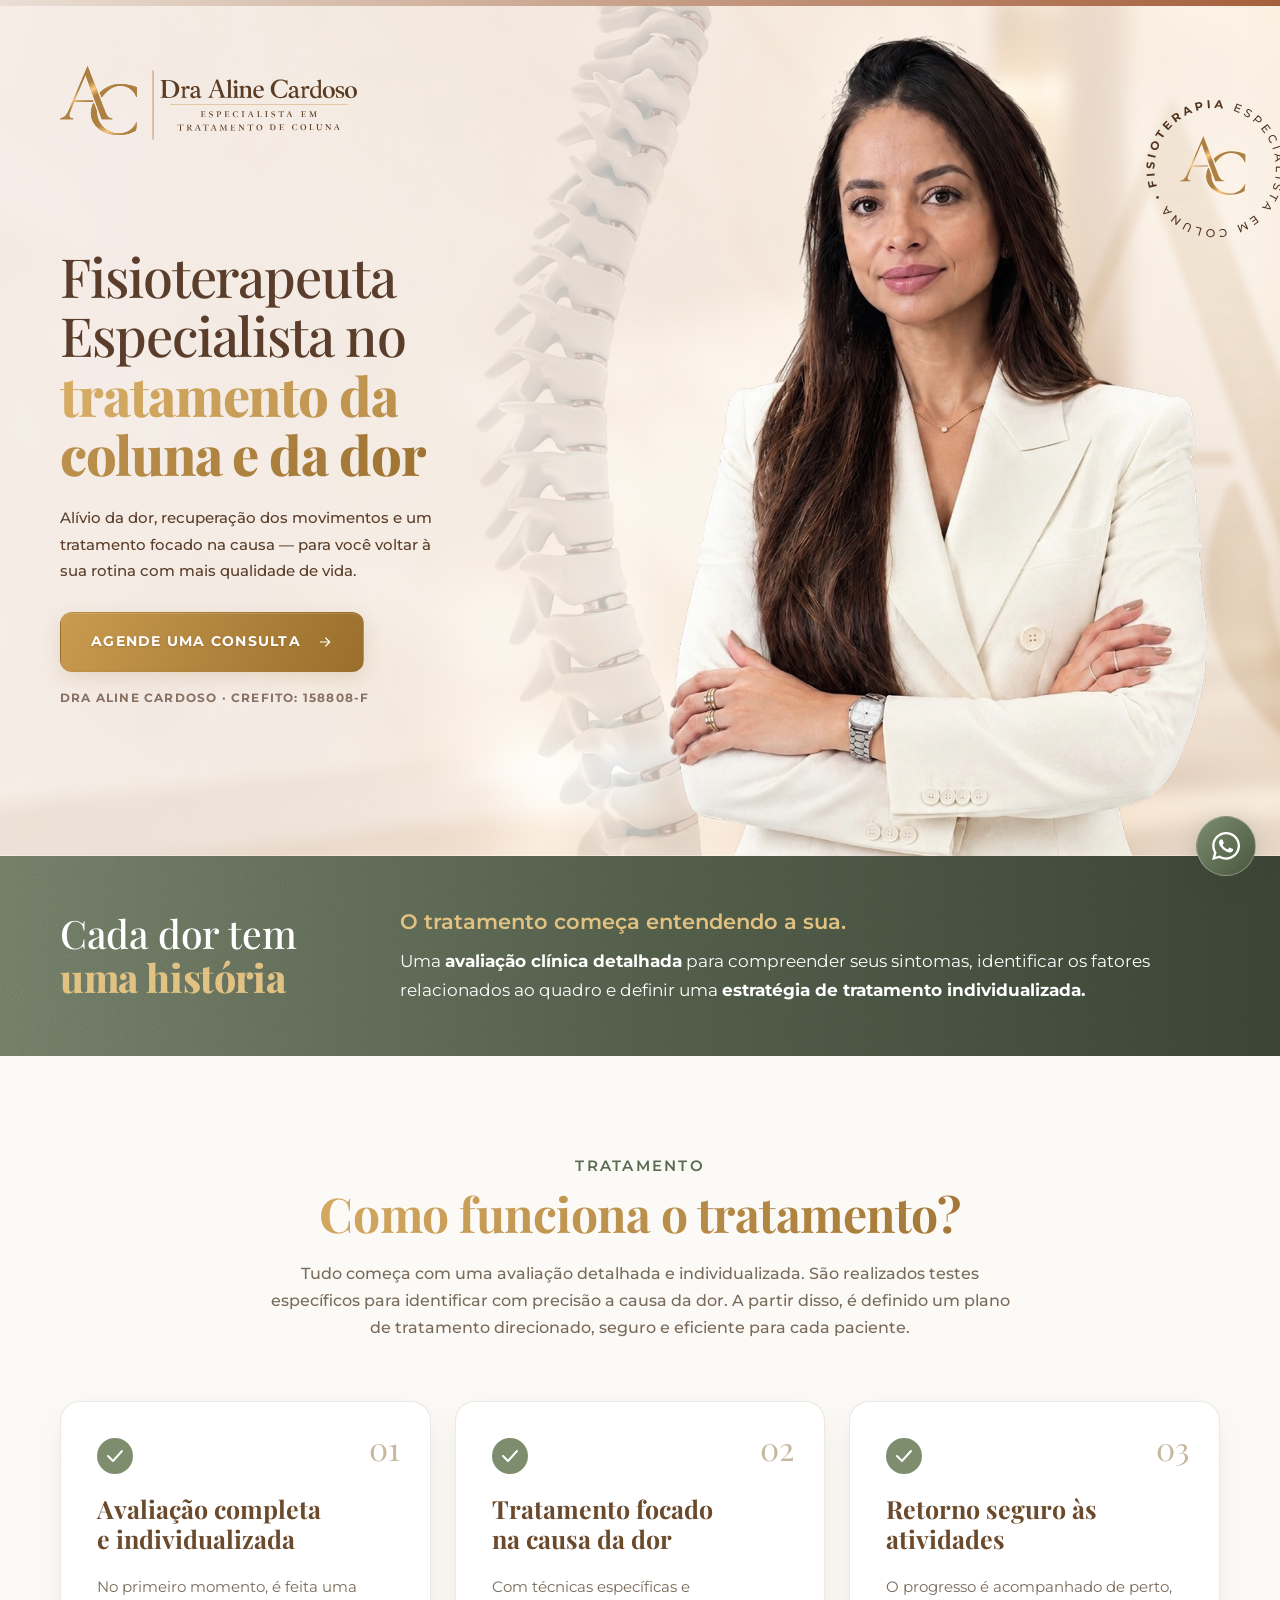
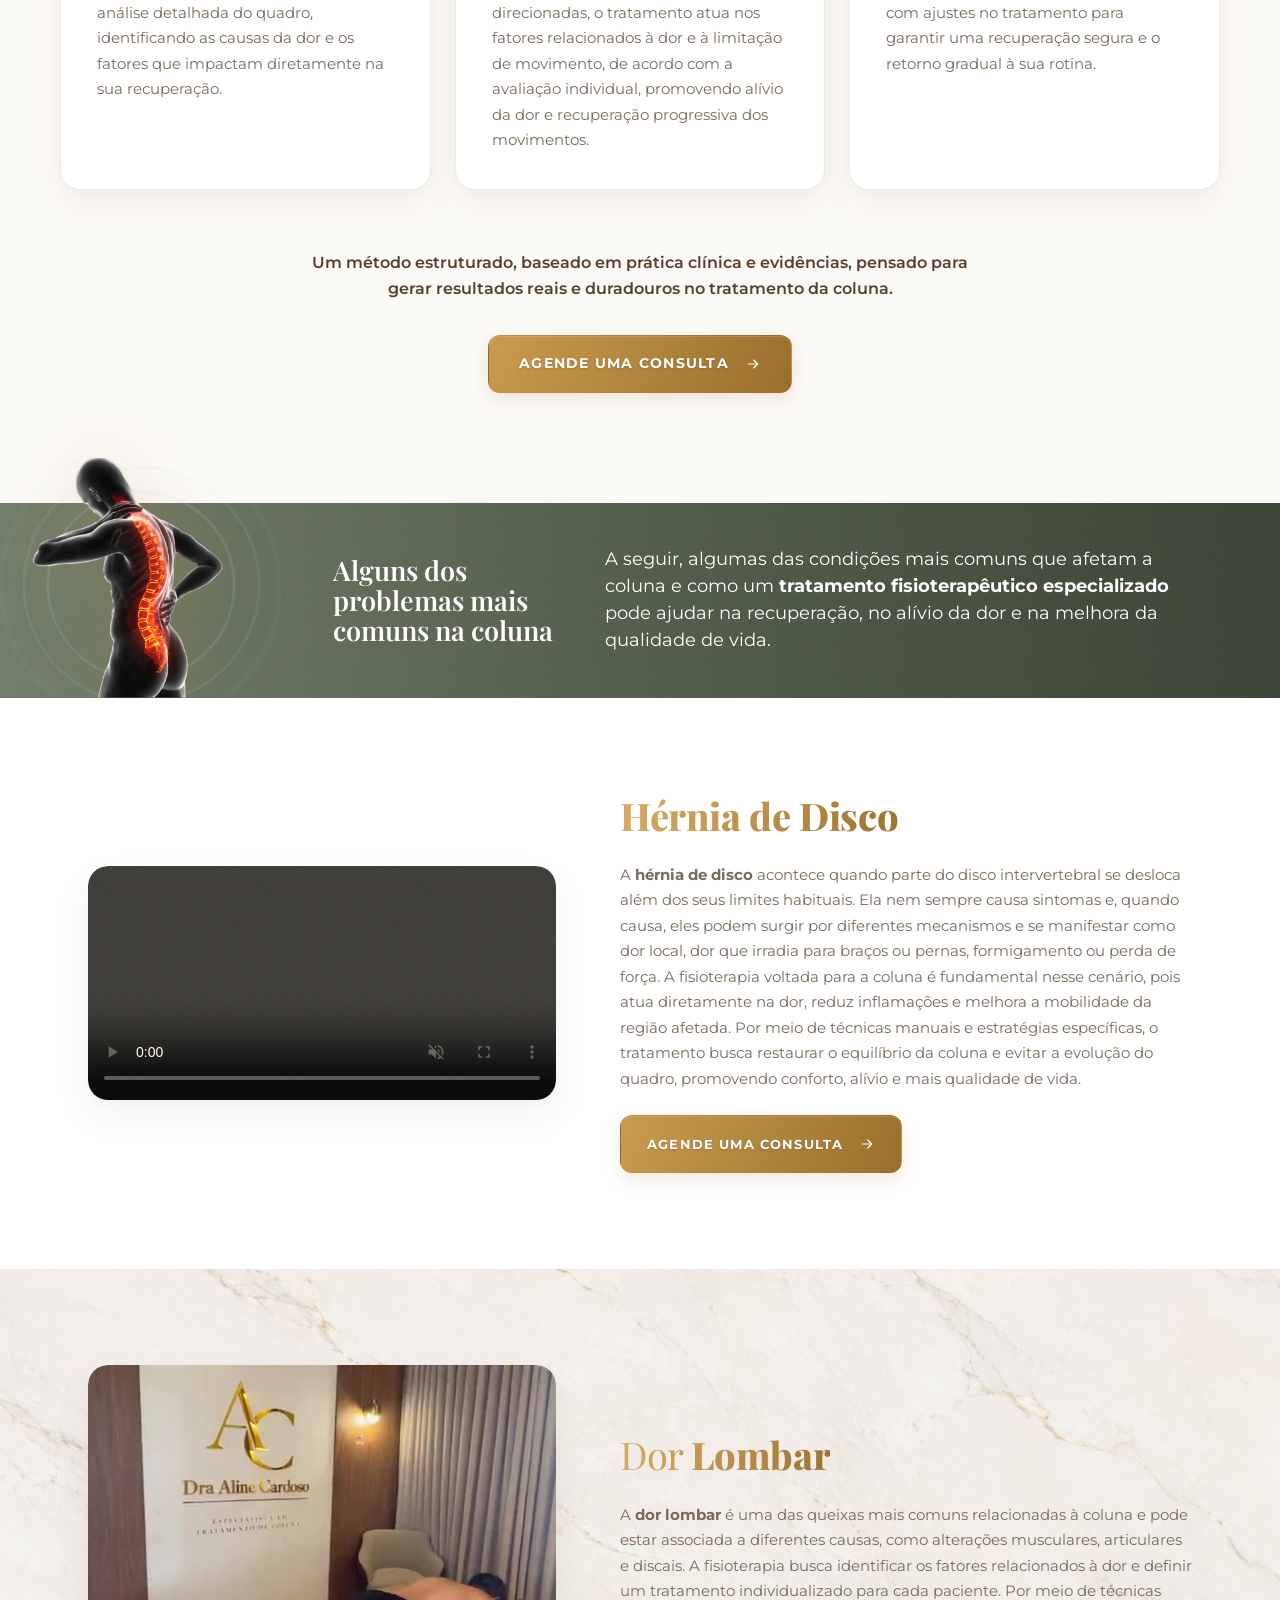
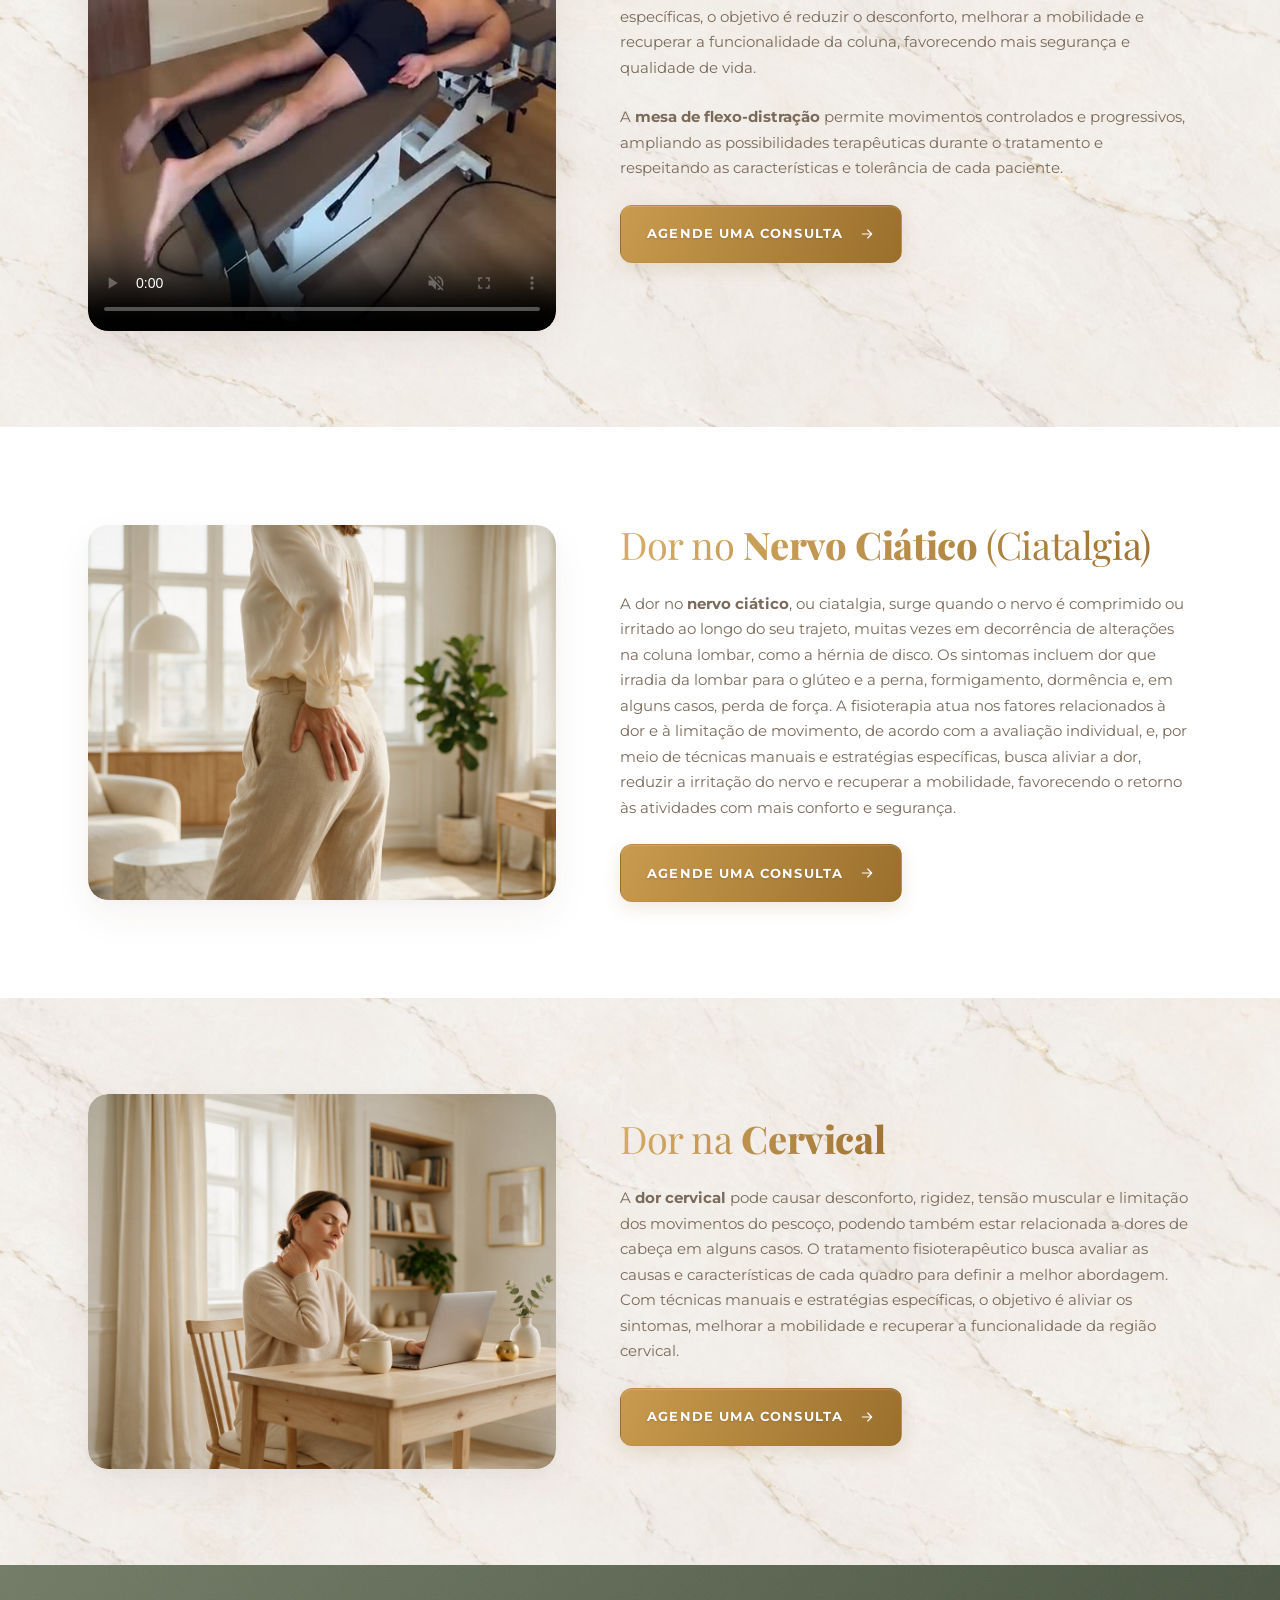
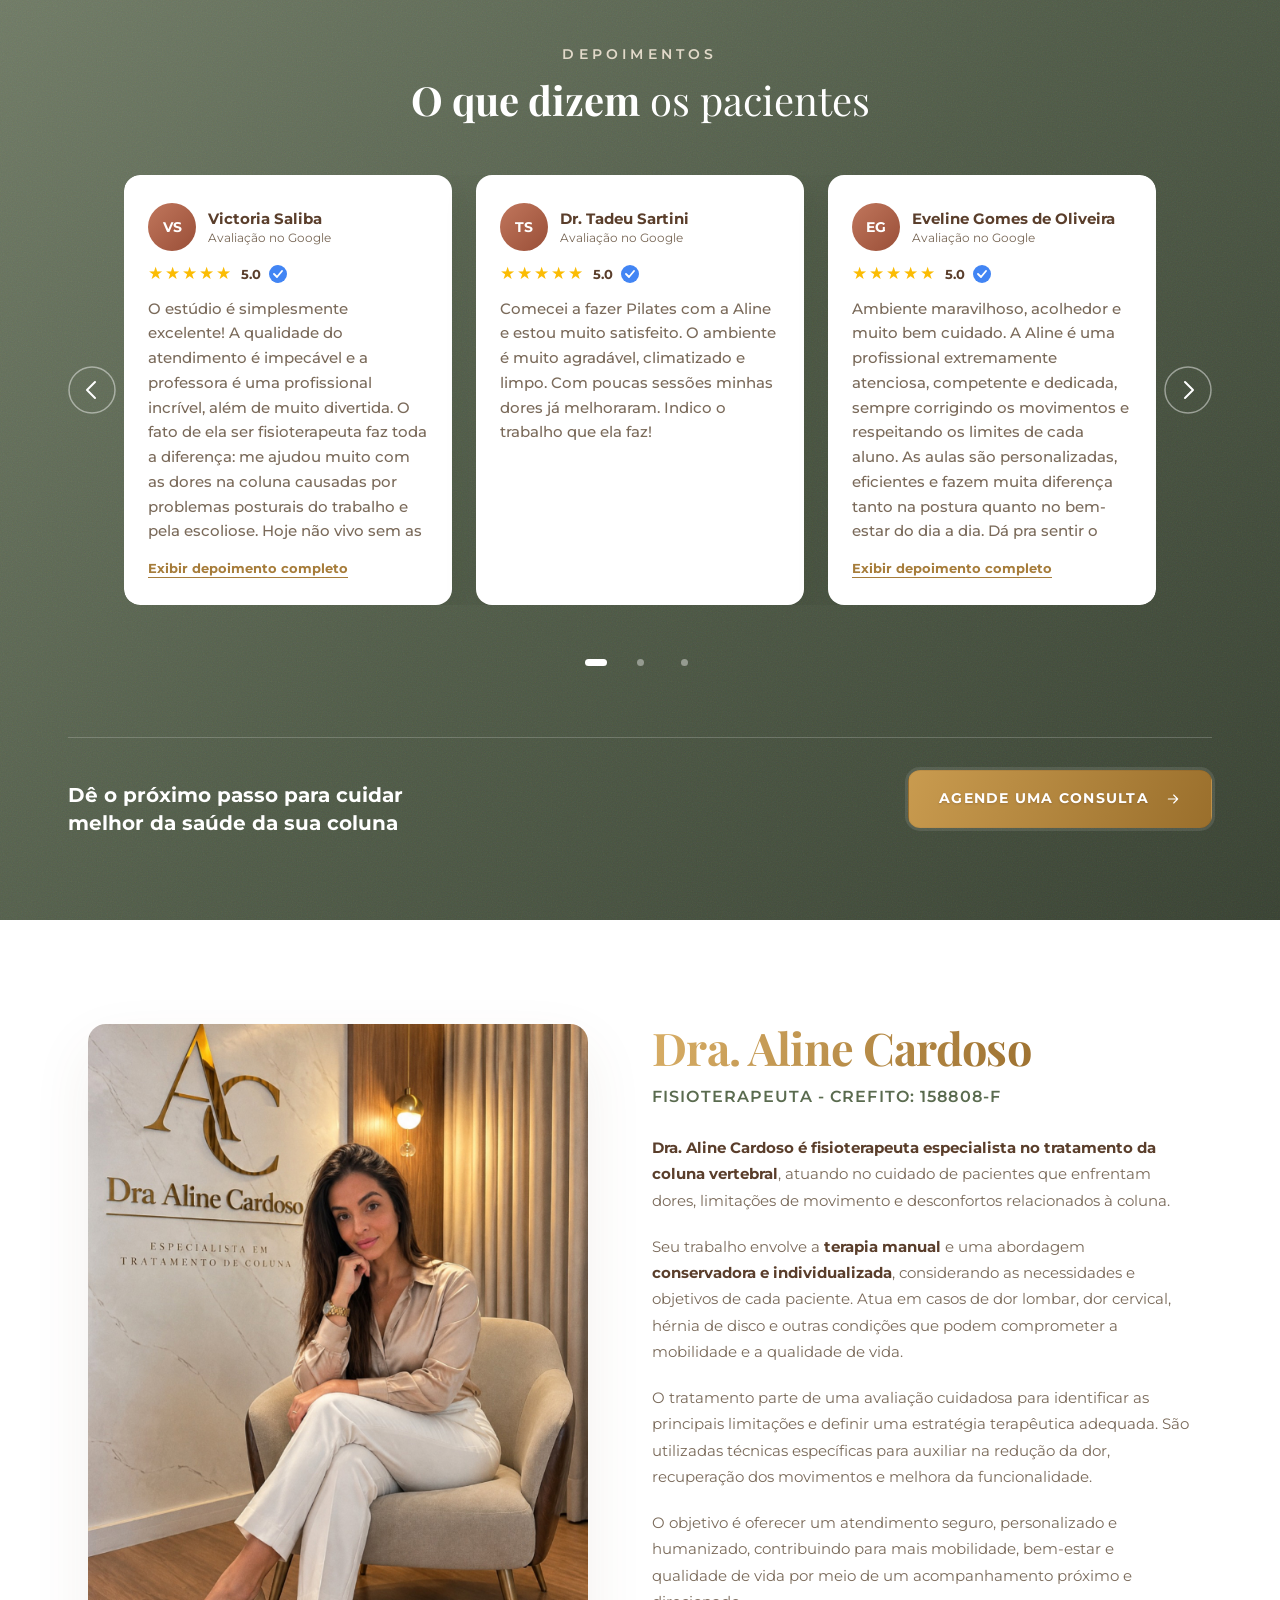
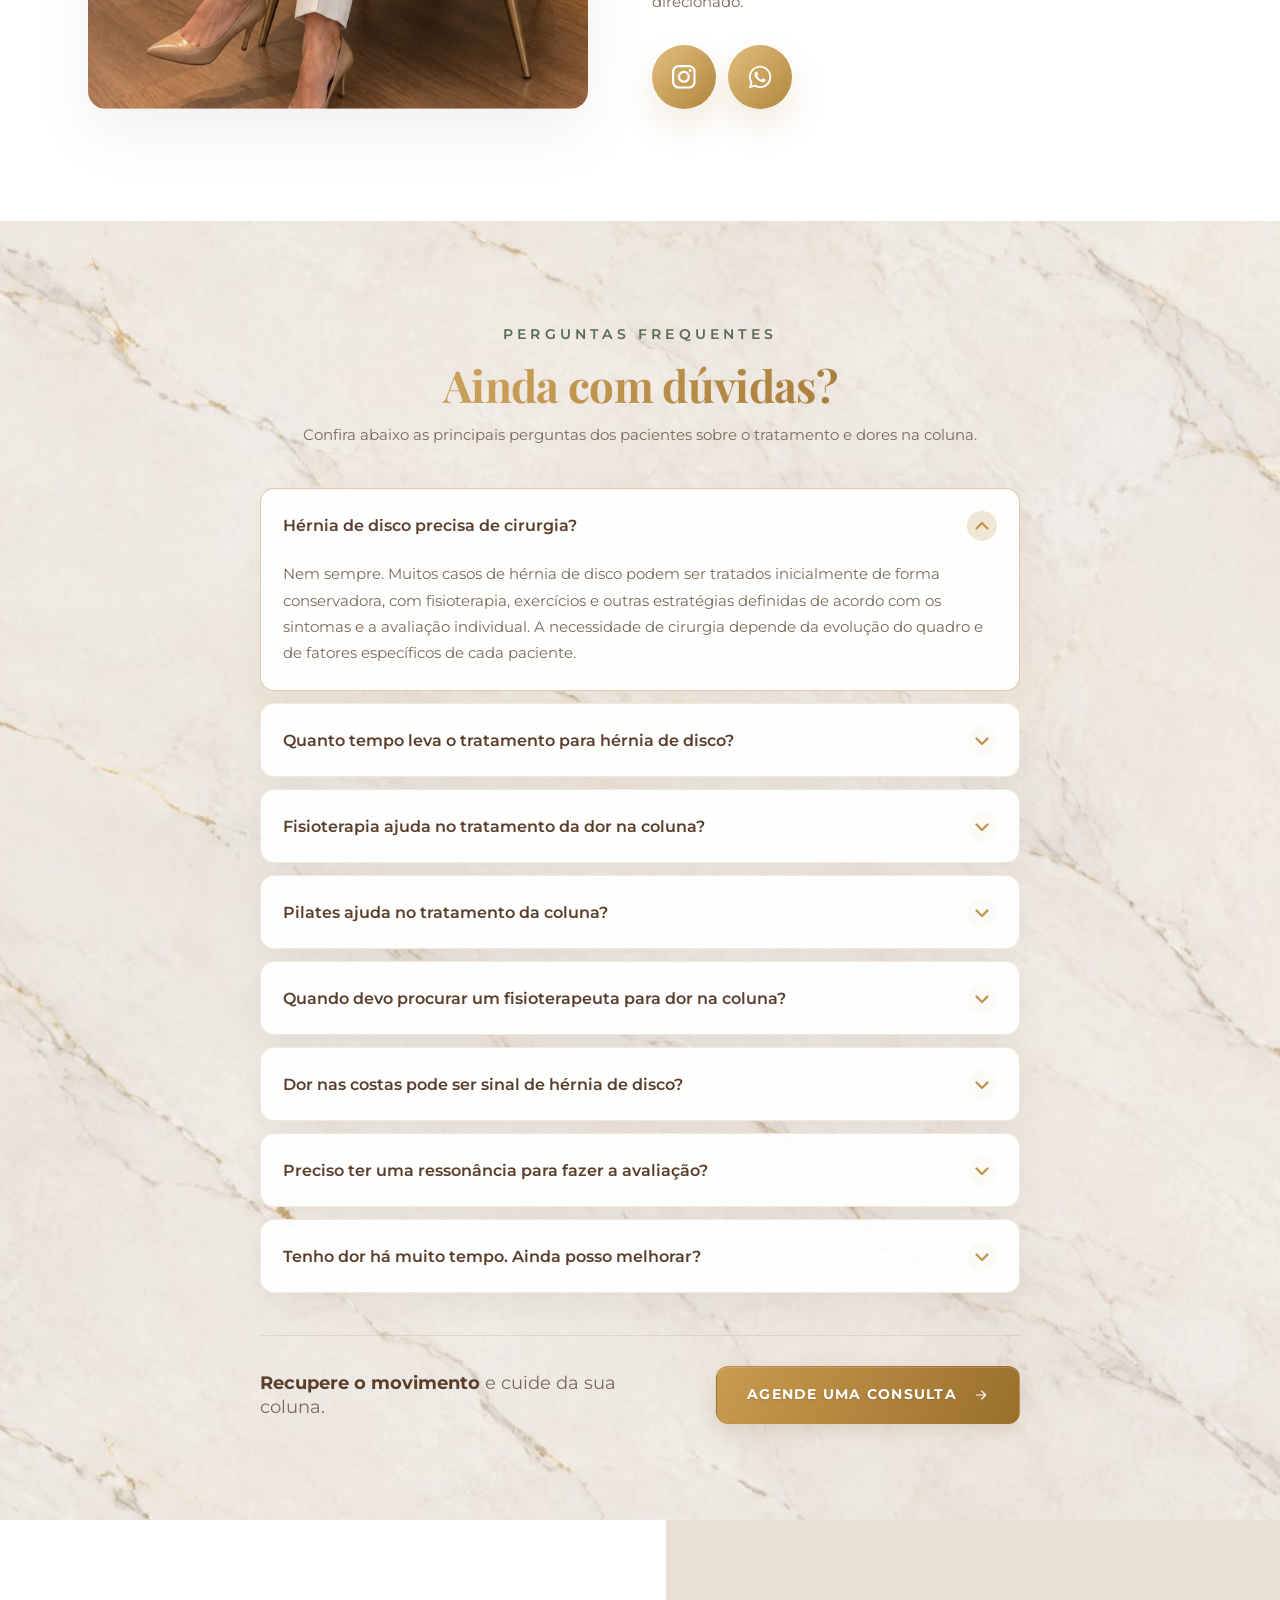
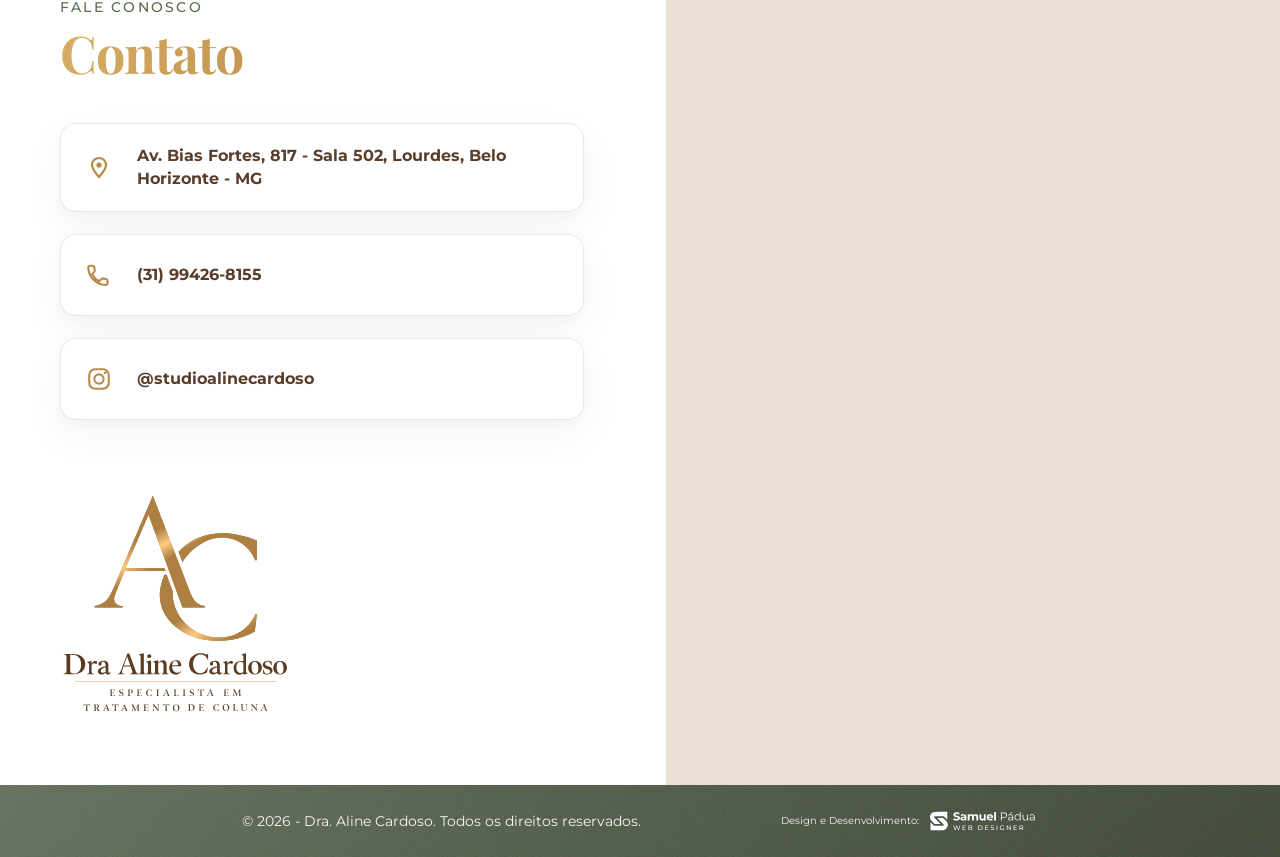
==== commit cf3ad2d4: "style: nova foto do hero" ====
--- a/index.html
+++ b/index.html
@@ -176,7 +176,7 @@
             <img src="stamp-txt.svg" class="stamp-txt" alt="">
             <img src="stamp-iso.svg" class="stamp-iso" alt="">
           </div>
-          <img src="dra-aline3.png" class="doctor-img" alt="Dra. Aline Cardoso, fisioterapeuta especialista em coluna" fetchpriority="high">
+          <img src="dra-aline4.png" class="doctor-img" alt="Dra. Aline Cardoso, fisioterapeuta especialista em coluna" fetchpriority="high">
         </div>
 
       </div>
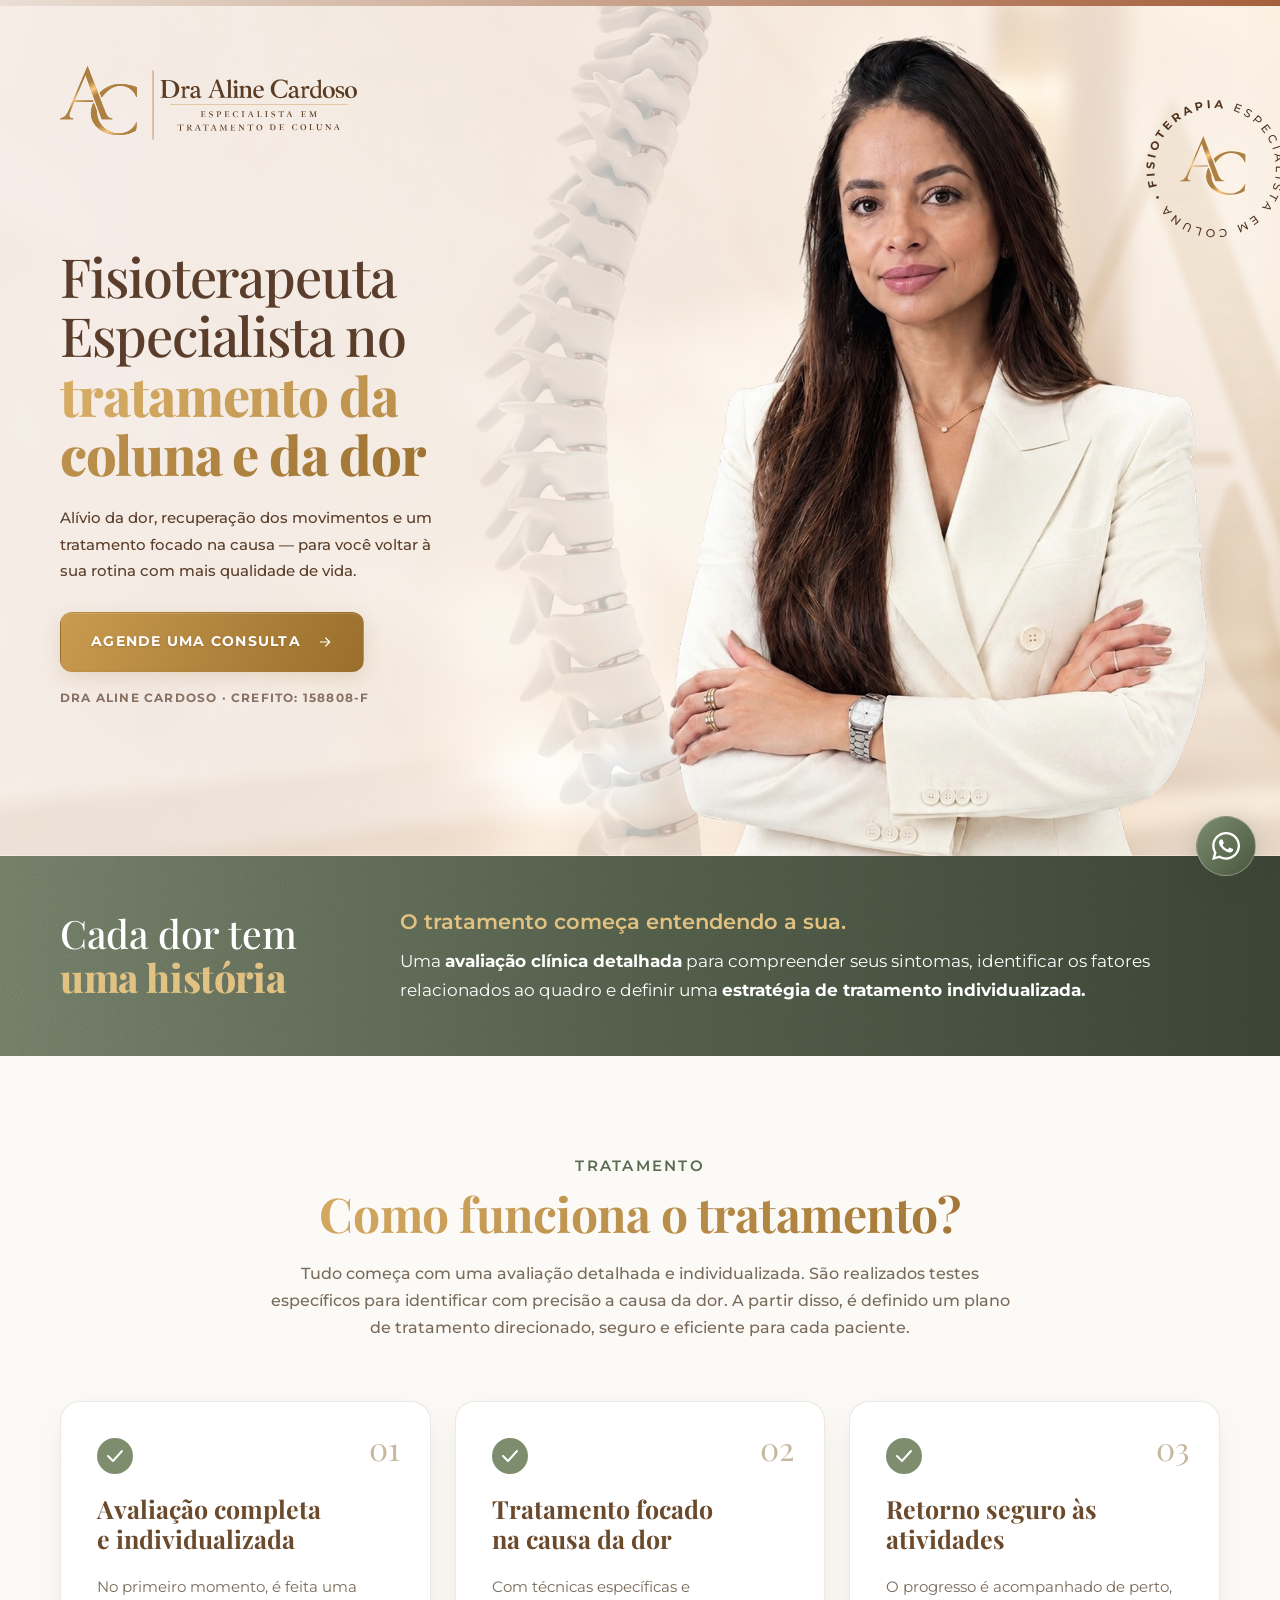
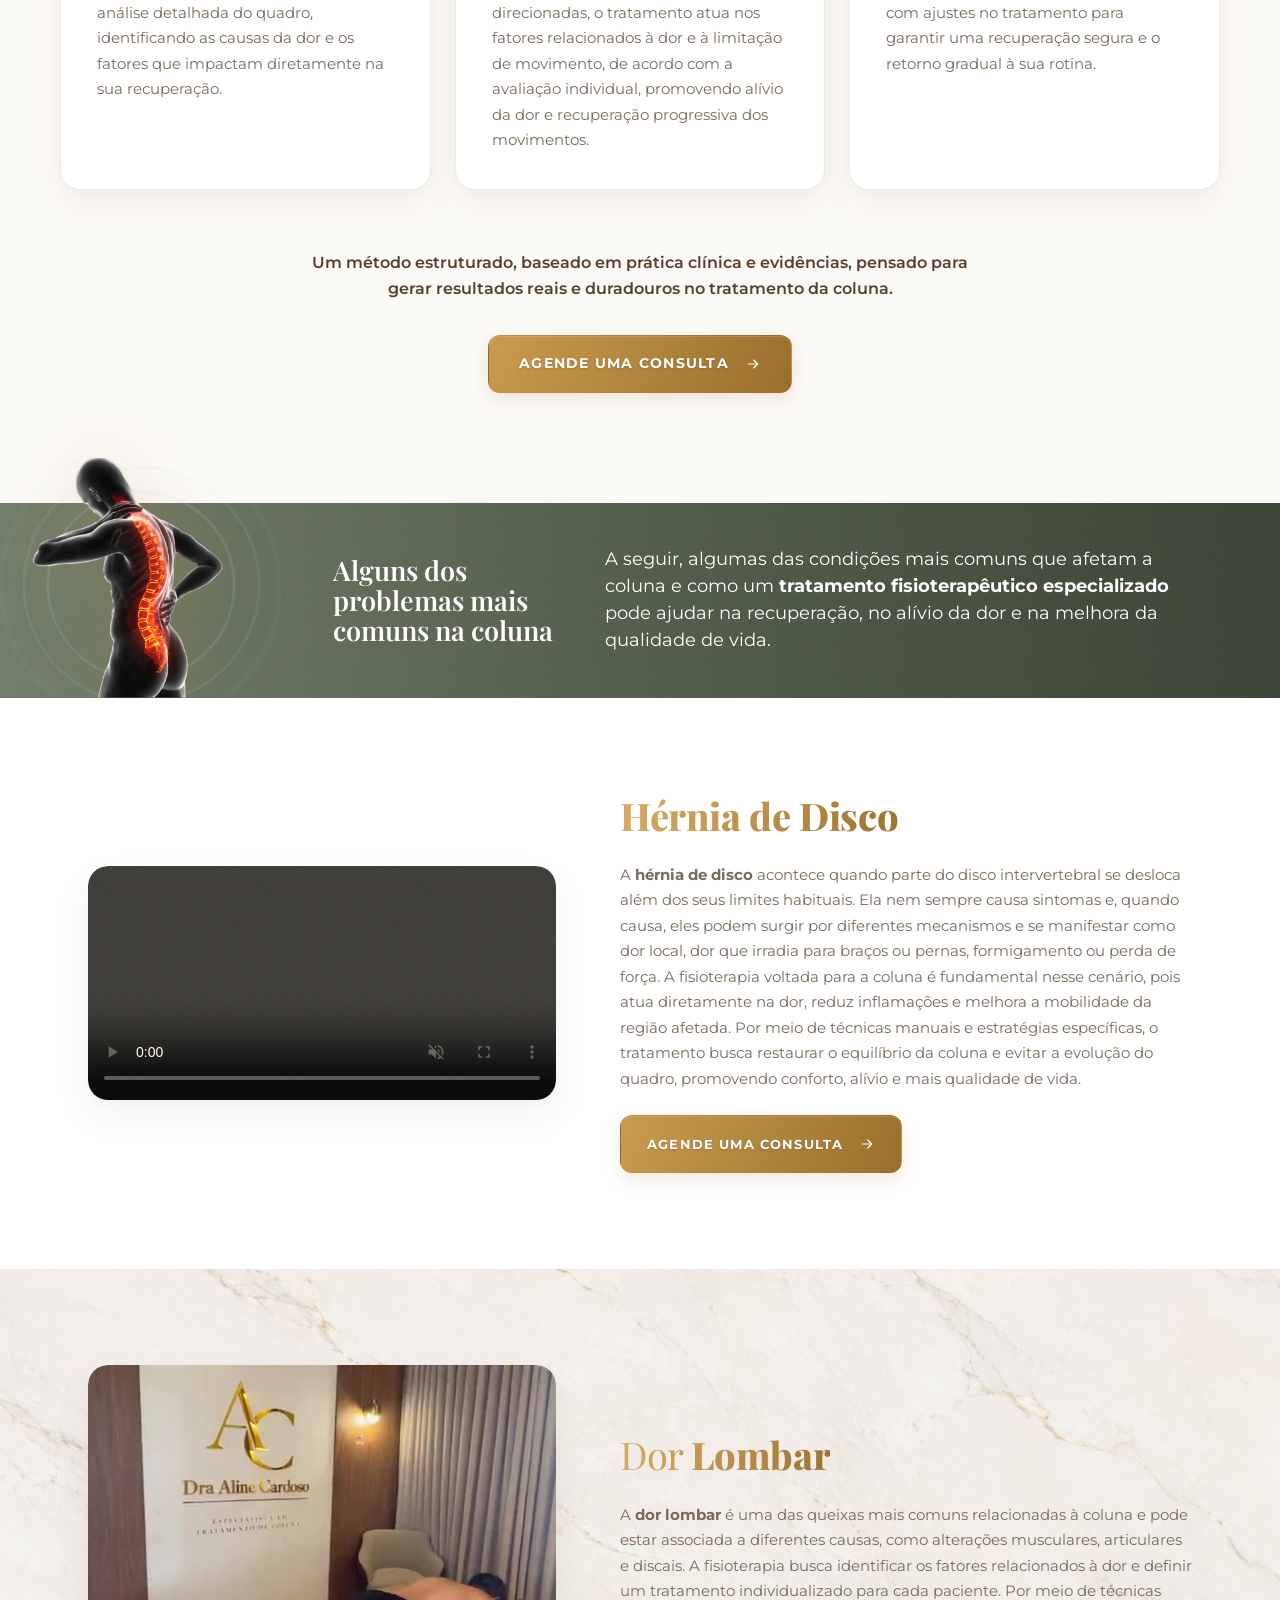
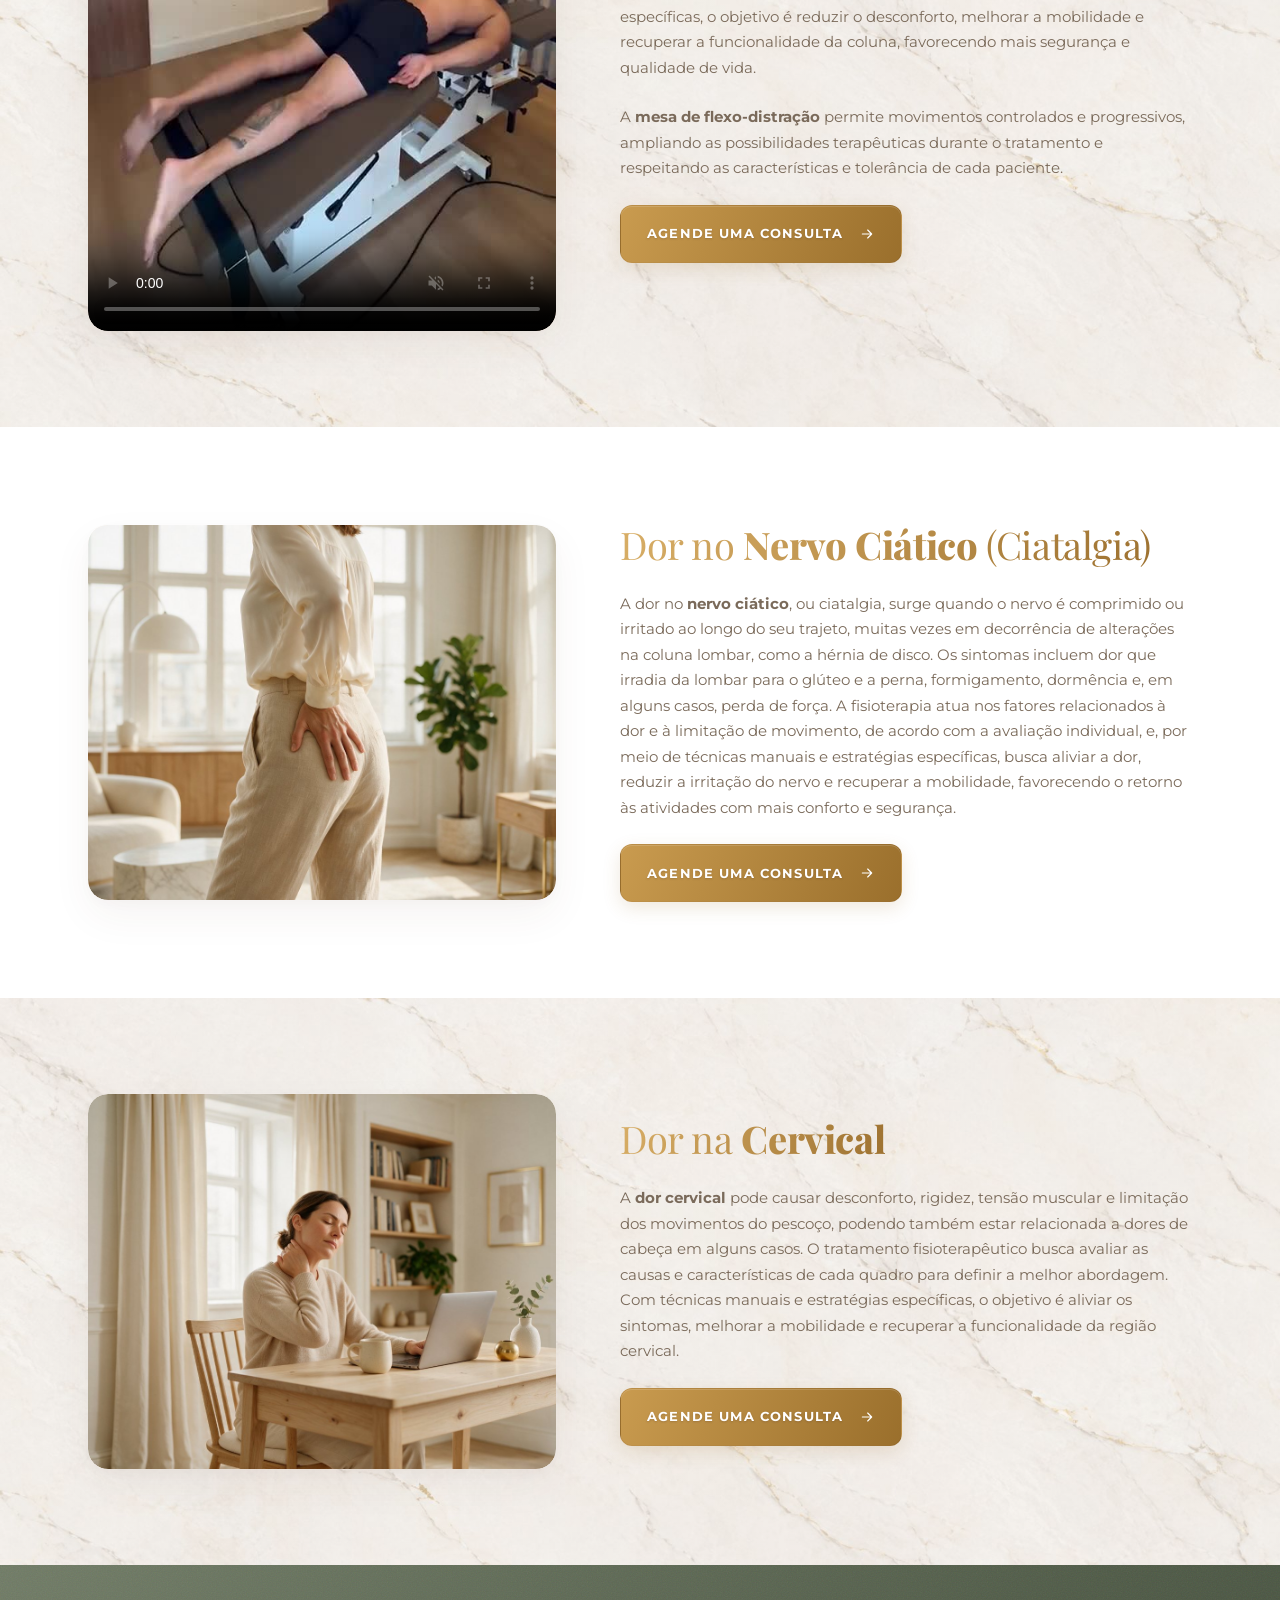
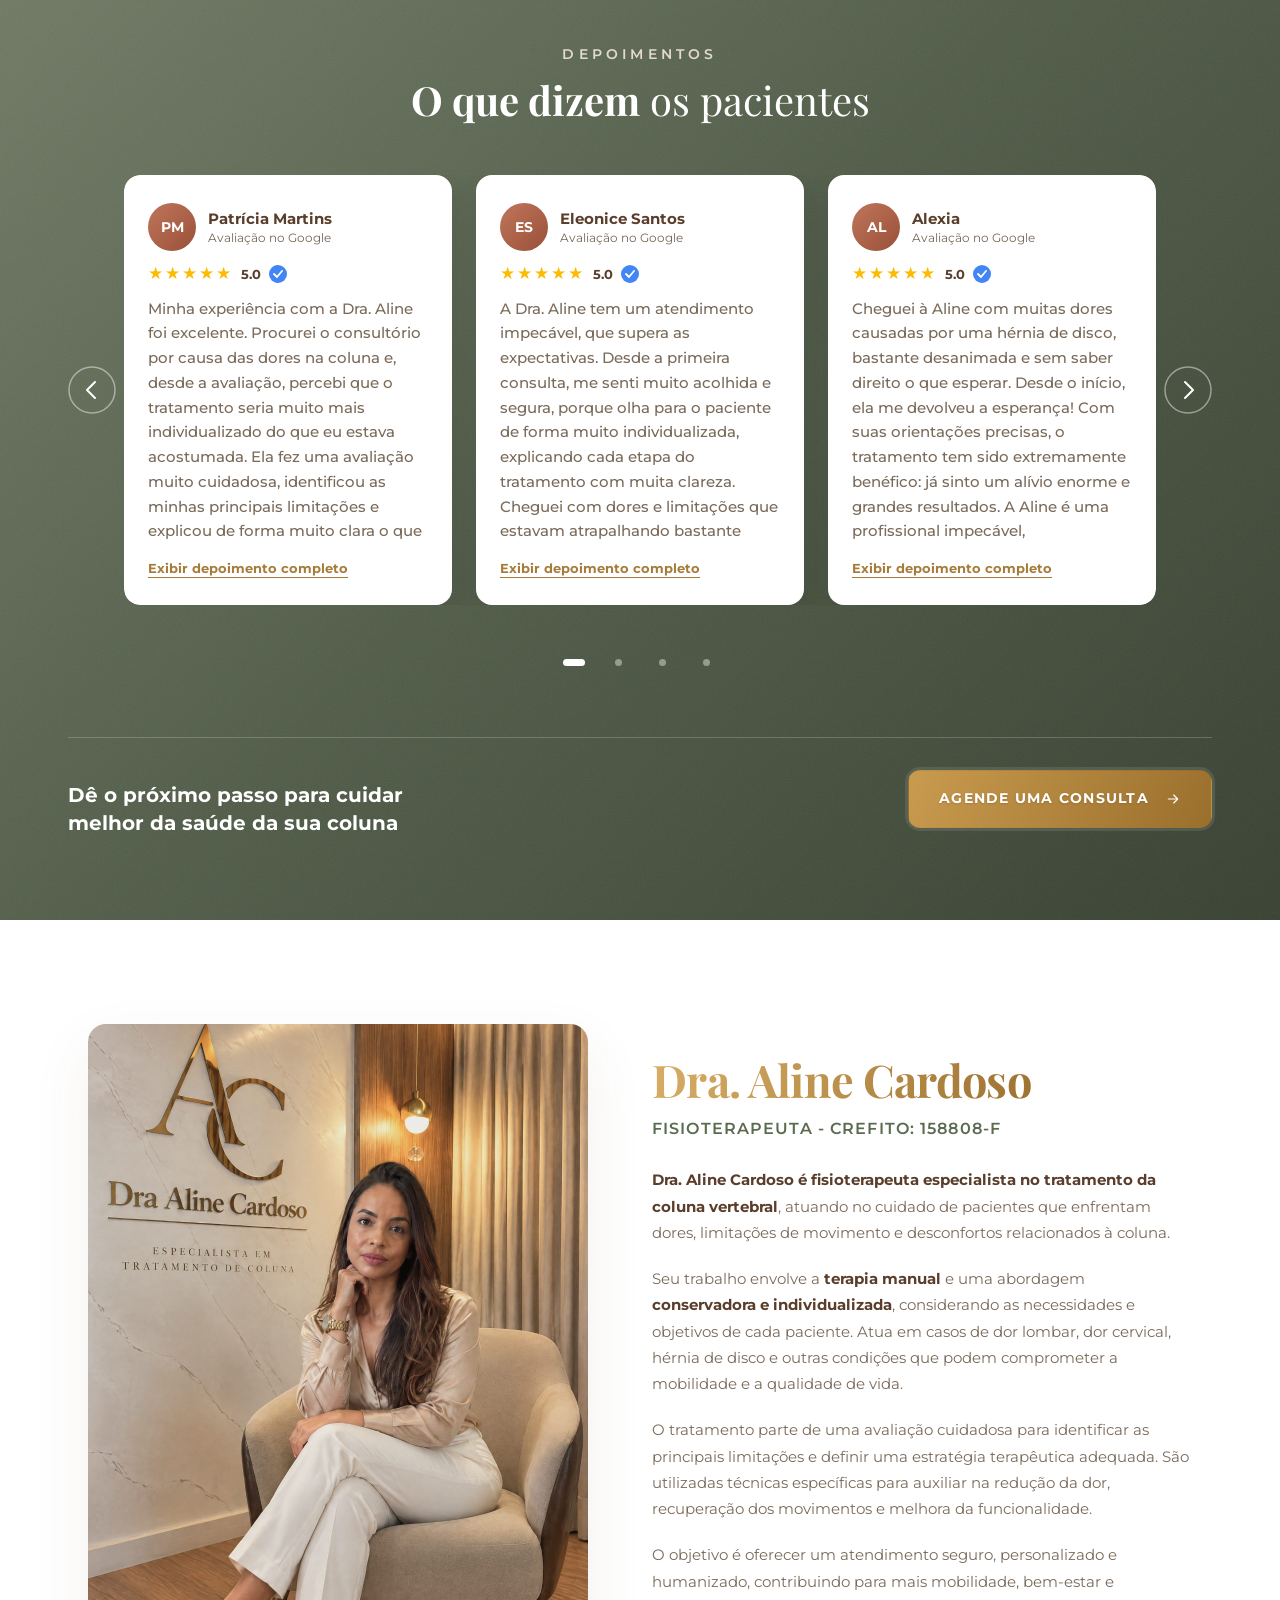
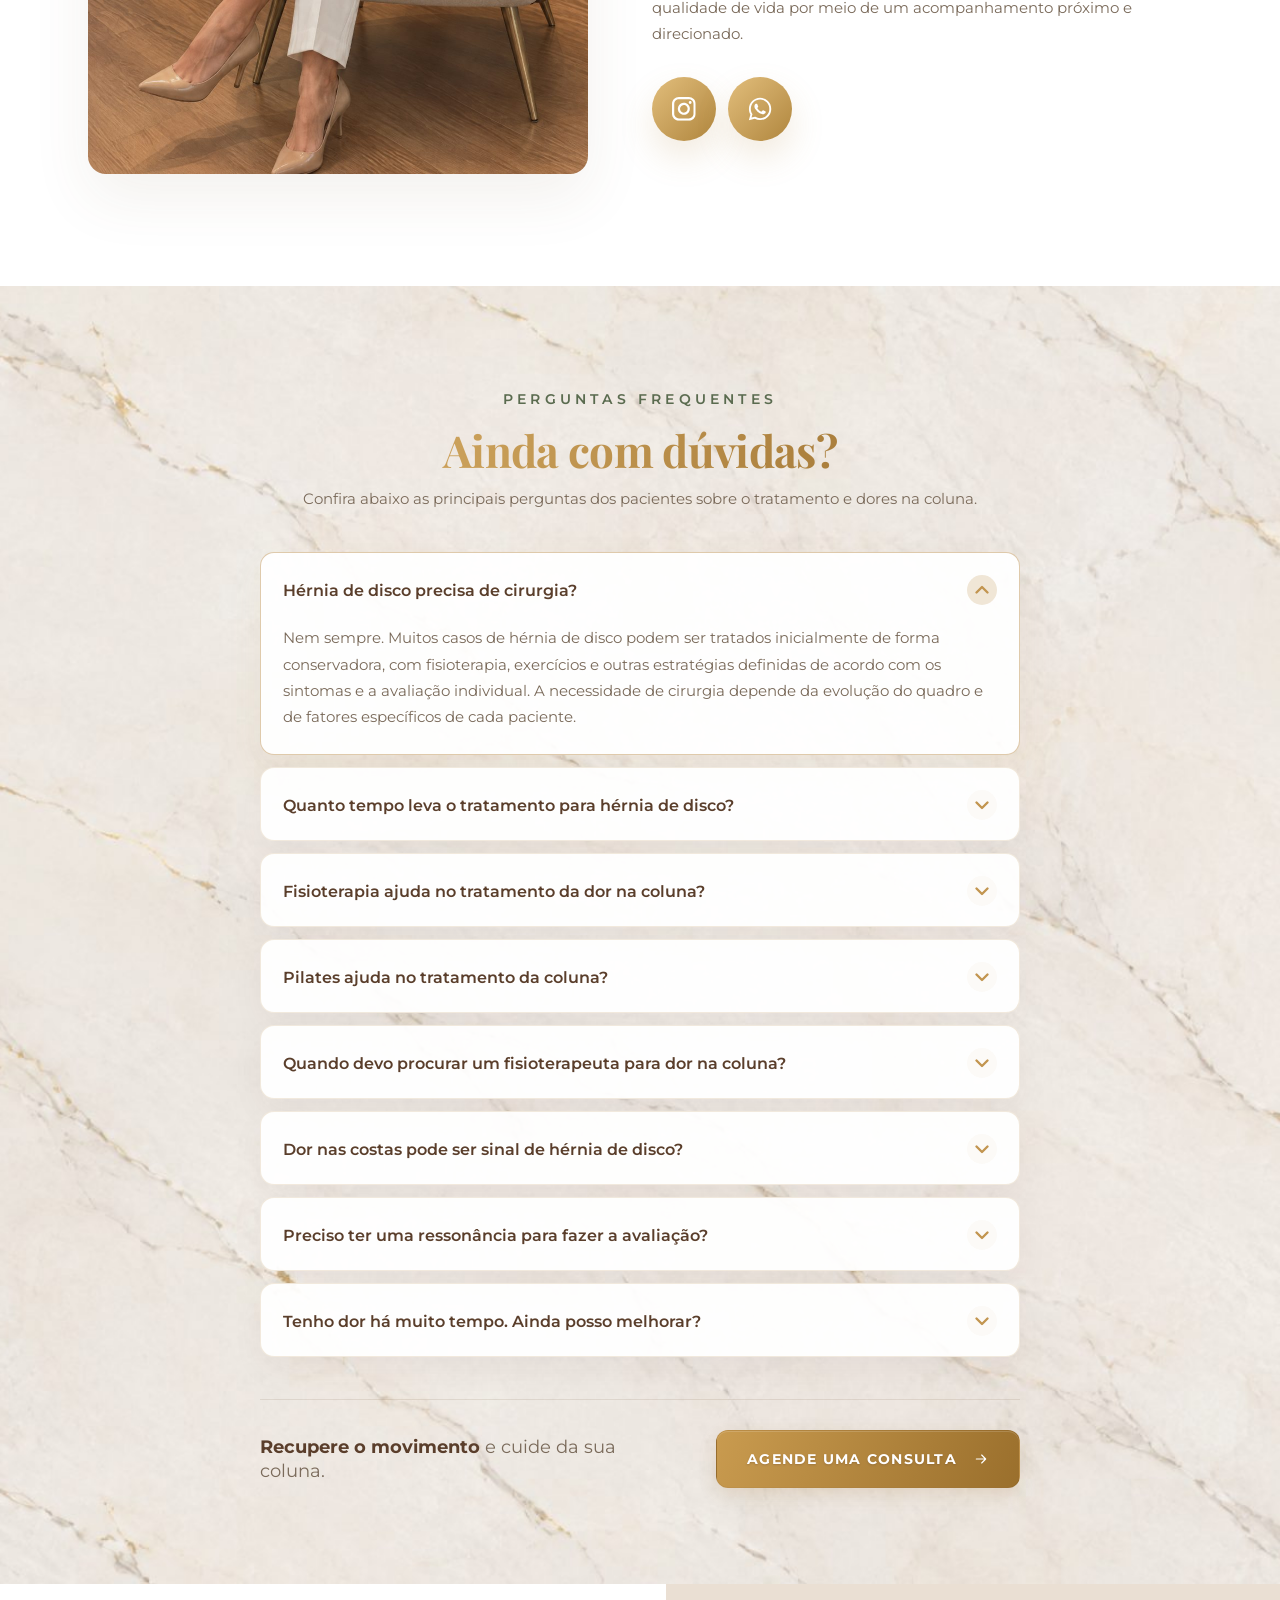
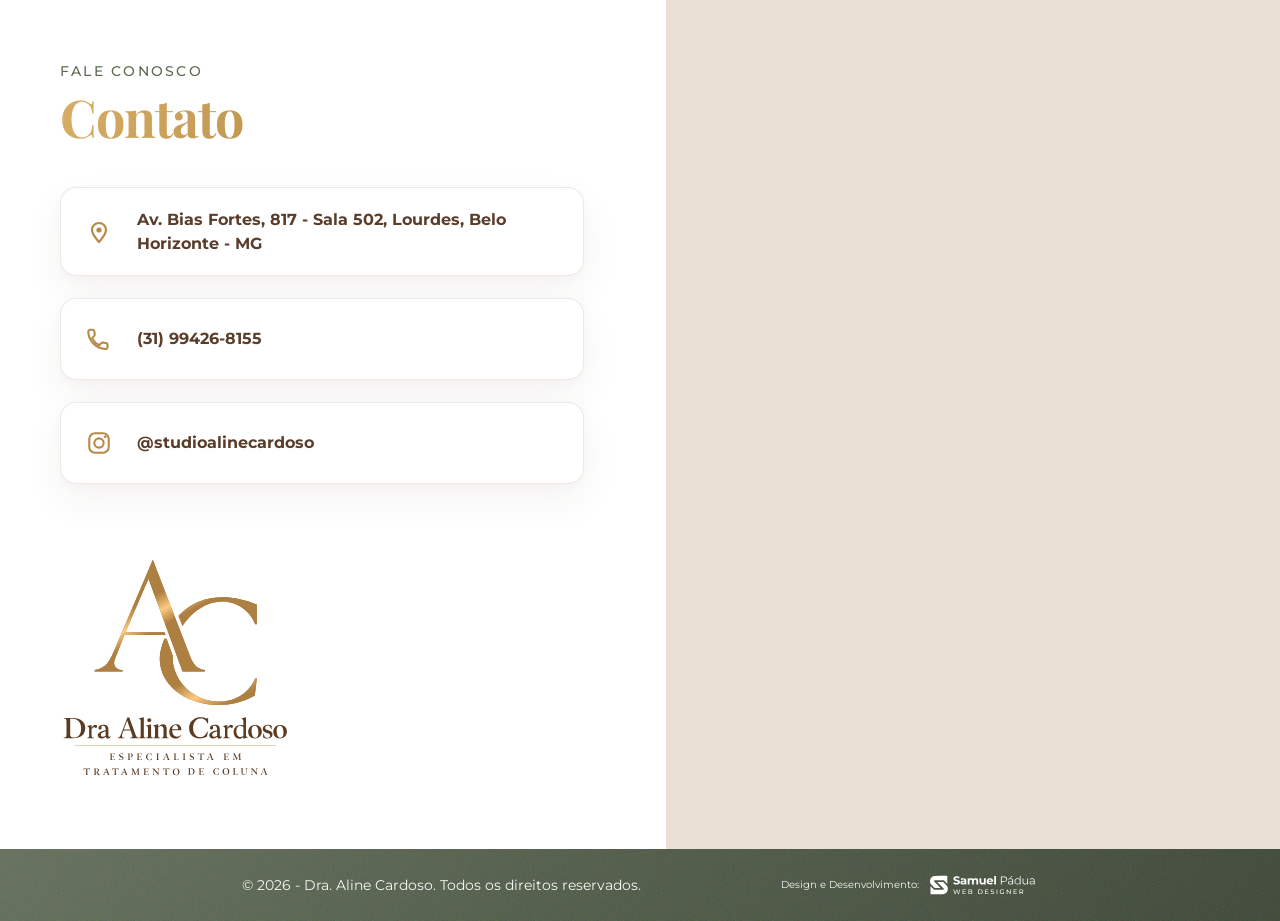
==== commit 8480f13d: "content: novos depoimentos em destaque e nova foto do perfil" ====
--- a/index.html
+++ b/index.html
@@ -386,6 +386,72 @@
 
             <article class="review-card">
               <div class="rc-header">
+                <div class="rc-avatar">PM</div>
+                <div class="rc-info">
+                  <strong class="rc-name">Patrícia Martins</strong>
+                  <span class="rc-count">Avaliação no Google</span>
+                </div>
+              </div>
+              <div class="rc-stars" aria-label="5 estrelas">
+                <span class="rc-stars-icons" aria-hidden="true">★★★★★</span>
+                <span class="rc-rating">5.0</span>
+                <span class="rc-badge" aria-hidden="true"><svg width="10" height="8" viewBox="0 0 10 8" fill="none"><path d="M1 4l3 3 5-6" stroke="white" stroke-width="1.8" stroke-linecap="round" stroke-linejoin="round"/></svg></span>
+              </div>
+              <p class="rc-text is-clamped">Minha experiência com a Dra. Aline foi excelente. Procurei o consultório por causa das dores na coluna e, desde a avaliação, percebi que o tratamento seria muito mais individualizado do que eu estava acostumada. Ela fez uma avaliação muito cuidadosa, identificou as minhas principais limitações e explicou de forma muito clara o que estava acontecendo e como seria conduzido o tratamento. O que mais gostei foi perceber que cada sessão era planejada de acordo com a minha evolução, e não simplesmente seguindo um protocolo pronto. Hoje me sinto muito melhor, com mais segurança para realizar minhas atividades e muito mais consciência sobre os cuidados que preciso ter com a minha coluna. Uma profissional extremamente competente, atenciosa e comprometida com o resultado do paciente. Recomendo de olhos fechados.</p>
+              <button class="rc-read-more" type="button" data-review-open>Exibir depoimento completo</button>
+              <div class="rc-full-text" hidden>
+                <p>Minha experiência com a Dra. Aline foi excelente. Procurei o consultório por causa das dores na coluna e, desde a avaliação, percebi que o tratamento seria muito mais individualizado do que eu estava acostumada.</p>
+                <p>Ela fez uma avaliação muito cuidadosa, identificou as minhas principais limitações e explicou de forma muito clara o que estava acontecendo e como seria conduzido o tratamento. O que mais gostei foi perceber que cada sessão era planejada de acordo com a minha evolução, e não simplesmente seguindo um protocolo pronto.</p>
+                <p>Hoje me sinto muito melhor, com mais segurança para realizar minhas atividades e muito mais consciência sobre os cuidados que preciso ter com a minha coluna. Uma profissional extremamente competente, atenciosa e comprometida com o resultado do paciente. Recomendo de olhos fechados.</p>
+              </div>
+            </article>
+
+            <article class="review-card">
+              <div class="rc-header">
+                <div class="rc-avatar">ES</div>
+                <div class="rc-info">
+                  <strong class="rc-name">Eleonice Santos</strong>
+                  <span class="rc-count">Avaliação no Google</span>
+                </div>
+              </div>
+              <div class="rc-stars" aria-label="5 estrelas">
+                <span class="rc-stars-icons" aria-hidden="true">★★★★★</span>
+                <span class="rc-rating">5.0</span>
+                <span class="rc-badge" aria-hidden="true"><svg width="10" height="8" viewBox="0 0 10 8" fill="none"><path d="M1 4l3 3 5-6" stroke="white" stroke-width="1.8" stroke-linecap="round" stroke-linejoin="round"/></svg></span>
+              </div>
+              <p class="rc-text is-clamped">A Dra. Aline tem um atendimento impecável, que supera as expectativas. Desde a primeira consulta, me senti muito acolhida e segura, porque olha para o paciente de forma muito individualizada, explicando cada etapa do tratamento com muita clareza. Cheguei com dores e limitações que estavam atrapalhando bastante minha rotina, e ao longo do tratamento fui percebendo uma melhora significativa. Além de aliviar a dor, passei a entender melhor o meu corpo e o que precisava fazer para cuidar da minha coluna com as indicações passadas por ela. É muito bom encontrar uma profissional tão dedicada, cuidadosa e, ao mesmo tempo, tecnicamente segura. Sou muito grata por sua intervenção e, claro, super recomendo seu trabalho!</p>
+              <button class="rc-read-more" type="button" data-review-open>Exibir depoimento completo</button>
+              <div class="rc-full-text" hidden>
+                <p>A Dra. Aline tem um atendimento impecável, que supera as expectativas. Desde a primeira consulta, me senti muito acolhida e segura, porque olha para o paciente de forma muito individualizada, explicando cada etapa do tratamento com muita clareza.</p>
+                <p>Cheguei com dores e limitações que estavam atrapalhando bastante minha rotina, e ao longo do tratamento fui percebendo uma melhora significativa. Além de aliviar a dor, passei a entender melhor o meu corpo e o que precisava fazer para cuidar da minha coluna com as indicações passadas por ela.</p>
+                <p>É muito bom encontrar uma profissional tão dedicada, cuidadosa e, ao mesmo tempo, tecnicamente segura. Sou muito grata por sua intervenção e, claro, super recomendo seu trabalho!</p>
+              </div>
+            </article>
+
+            <article class="review-card">
+              <div class="rc-header">
+                <div class="rc-avatar">AL</div>
+                <div class="rc-info">
+                  <strong class="rc-name">Alexia</strong>
+                  <span class="rc-count">Avaliação no Google</span>
+                </div>
+              </div>
+              <div class="rc-stars" aria-label="5 estrelas">
+                <span class="rc-stars-icons" aria-hidden="true">★★★★★</span>
+                <span class="rc-rating">5.0</span>
+                <span class="rc-badge" aria-hidden="true"><svg width="10" height="8" viewBox="0 0 10 8" fill="none"><path d="M1 4l3 3 5-6" stroke="white" stroke-width="1.8" stroke-linecap="round" stroke-linejoin="round"/></svg></span>
+              </div>
+              <p class="rc-text is-clamped">Cheguei à Aline com muitas dores causadas por uma hérnia de disco, bastante desanimada e sem saber direito o que esperar. Desde o início, ela me devolveu a esperança! Com suas orientações precisas, o tratamento tem sido extremamente benéfico: já sinto um alívio enorme e grandes resultados. A Aline é uma profissional impecável, extremamente gentil, agradável e humana. Tenho total confiança no trabalho dela e no processo. Recomendo de olhos fechados!</p>
+              <button class="rc-read-more" type="button" data-review-open>Exibir depoimento completo</button>
+              <div class="rc-full-text" hidden>
+                <p>Cheguei à Aline com muitas dores causadas por uma hérnia de disco, bastante desanimada e sem saber direito o que esperar. Desde o início, ela me devolveu a esperança!</p>
+                <p>Com suas orientações precisas, o tratamento tem sido extremamente benéfico: já sinto um alívio enorme e grandes resultados.</p>
+                <p>A Aline é uma profissional impecável, extremamente gentil, agradável e humana. Tenho total confiança no trabalho dela e no processo. Recomendo de olhos fechados!</p>
+              </div>
+            </article>
+
+            <article class="review-card">
+              <div class="rc-header">
                 <div class="rc-avatar">VS</div>
                 <div class="rc-info">
                   <strong class="rc-name">Victoria Saliba</strong>
@@ -599,7 +665,7 @@
   <section class="profile-block">
     <div class="profile-inner">
       <div class="profile-media">
-        <img src="profile.jpg" alt="Dra. Aline Cardoso em seu consultório" class="profile-image">
+        <img src="profile2.jpg" alt="Dra. Aline Cardoso em seu consultório" class="profile-image">
       </div>
 
       <div class="profile-content">
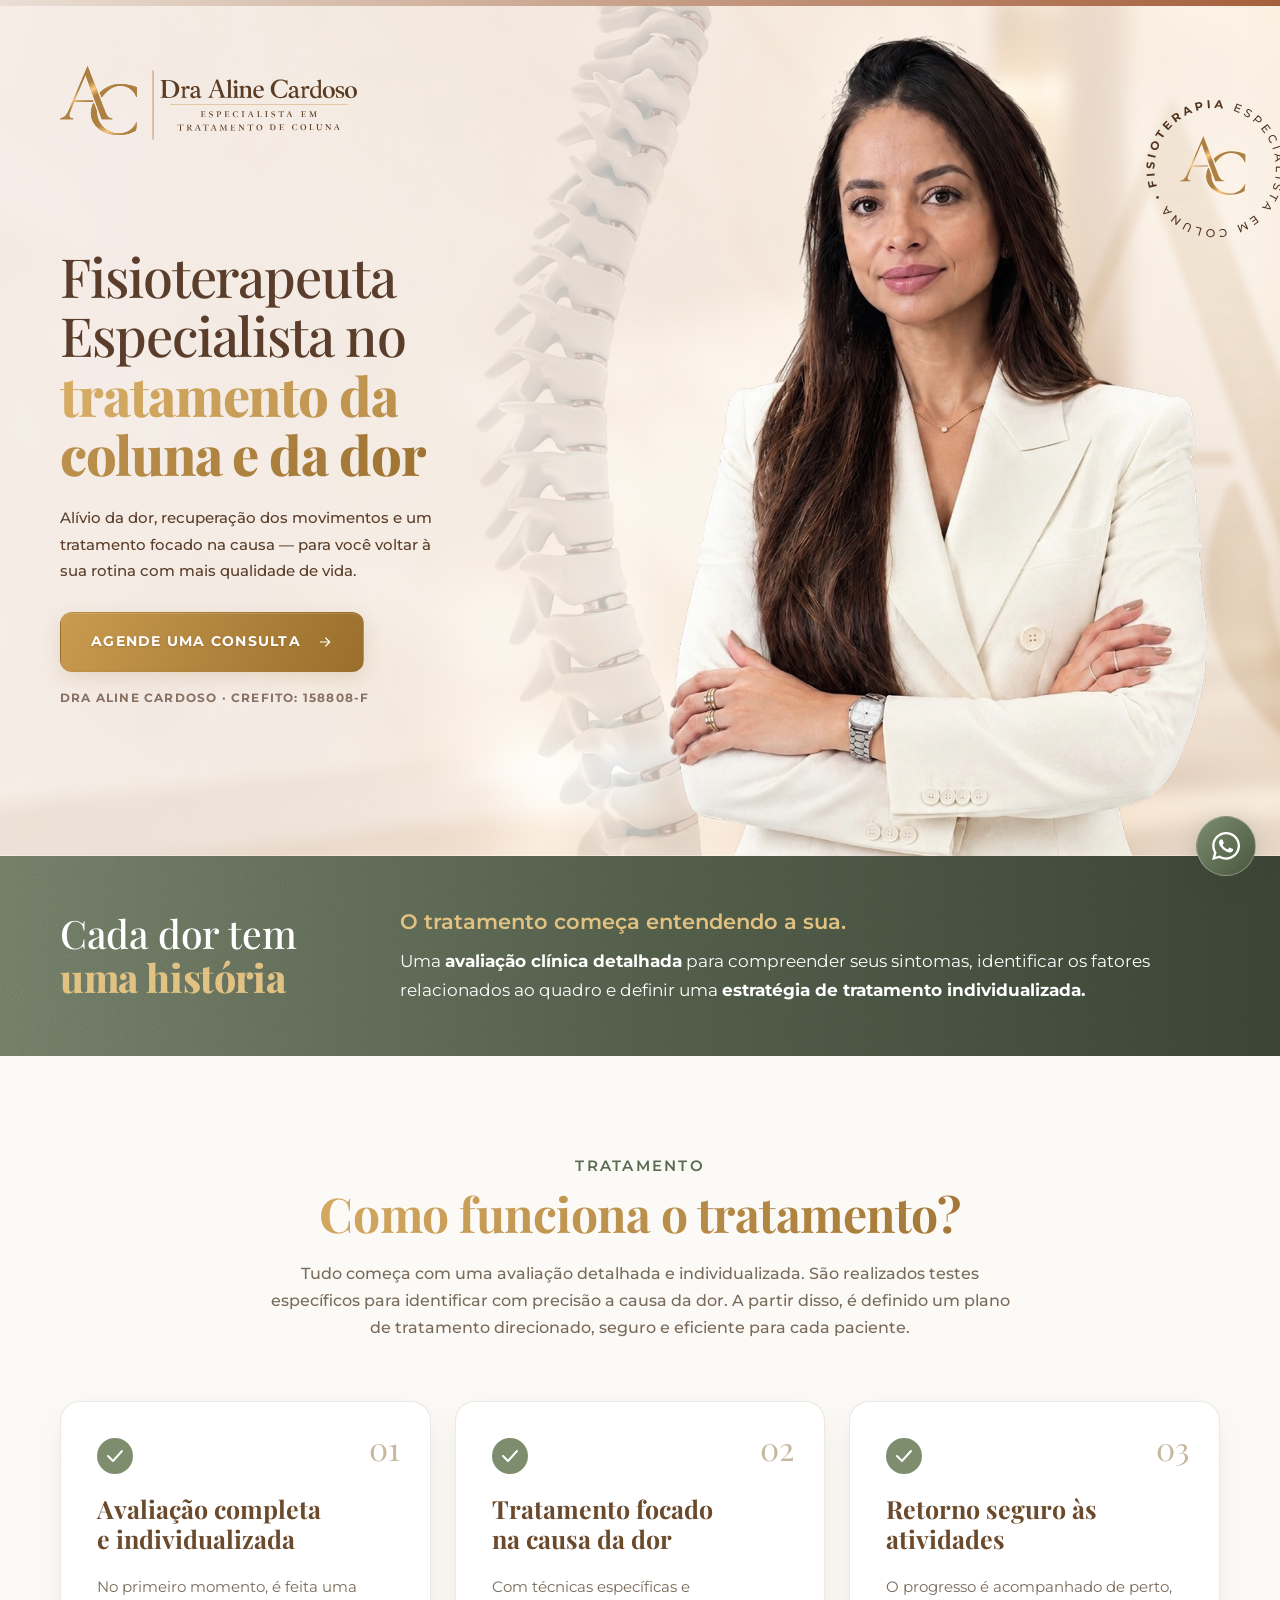
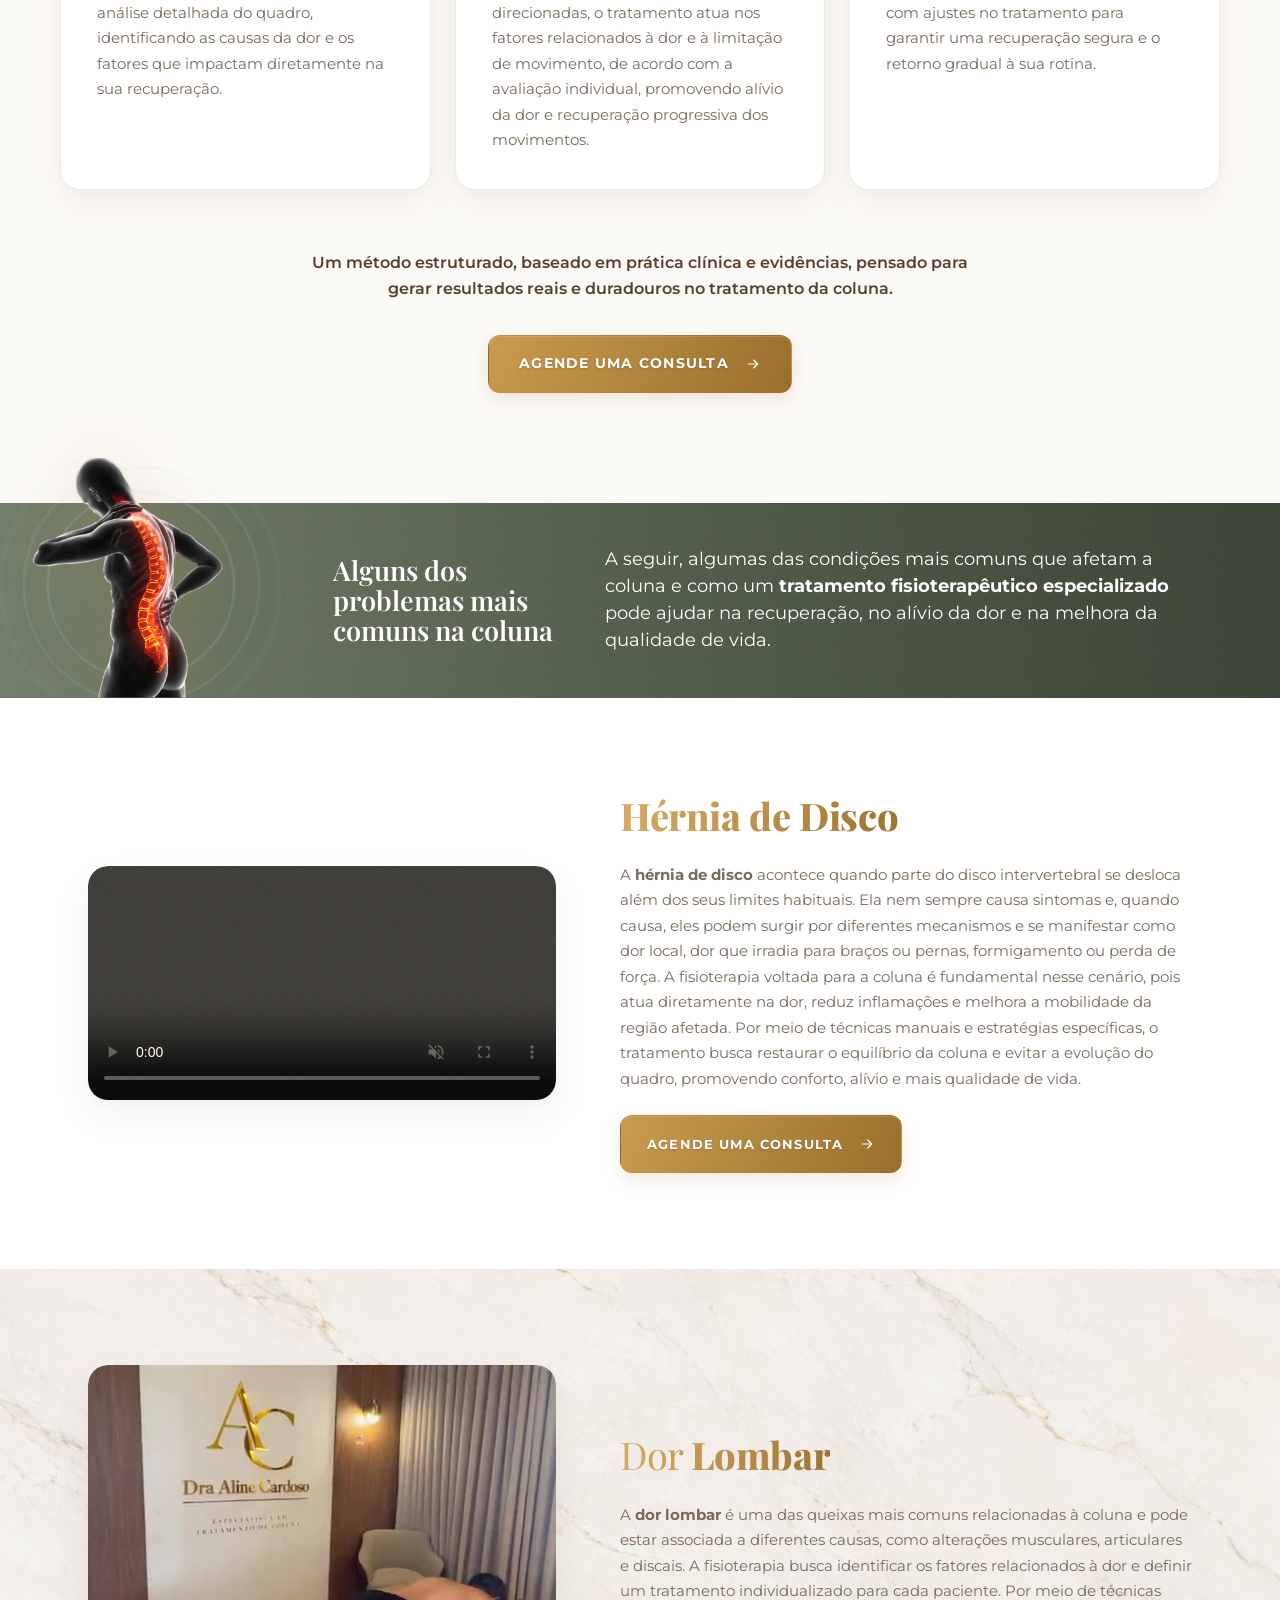
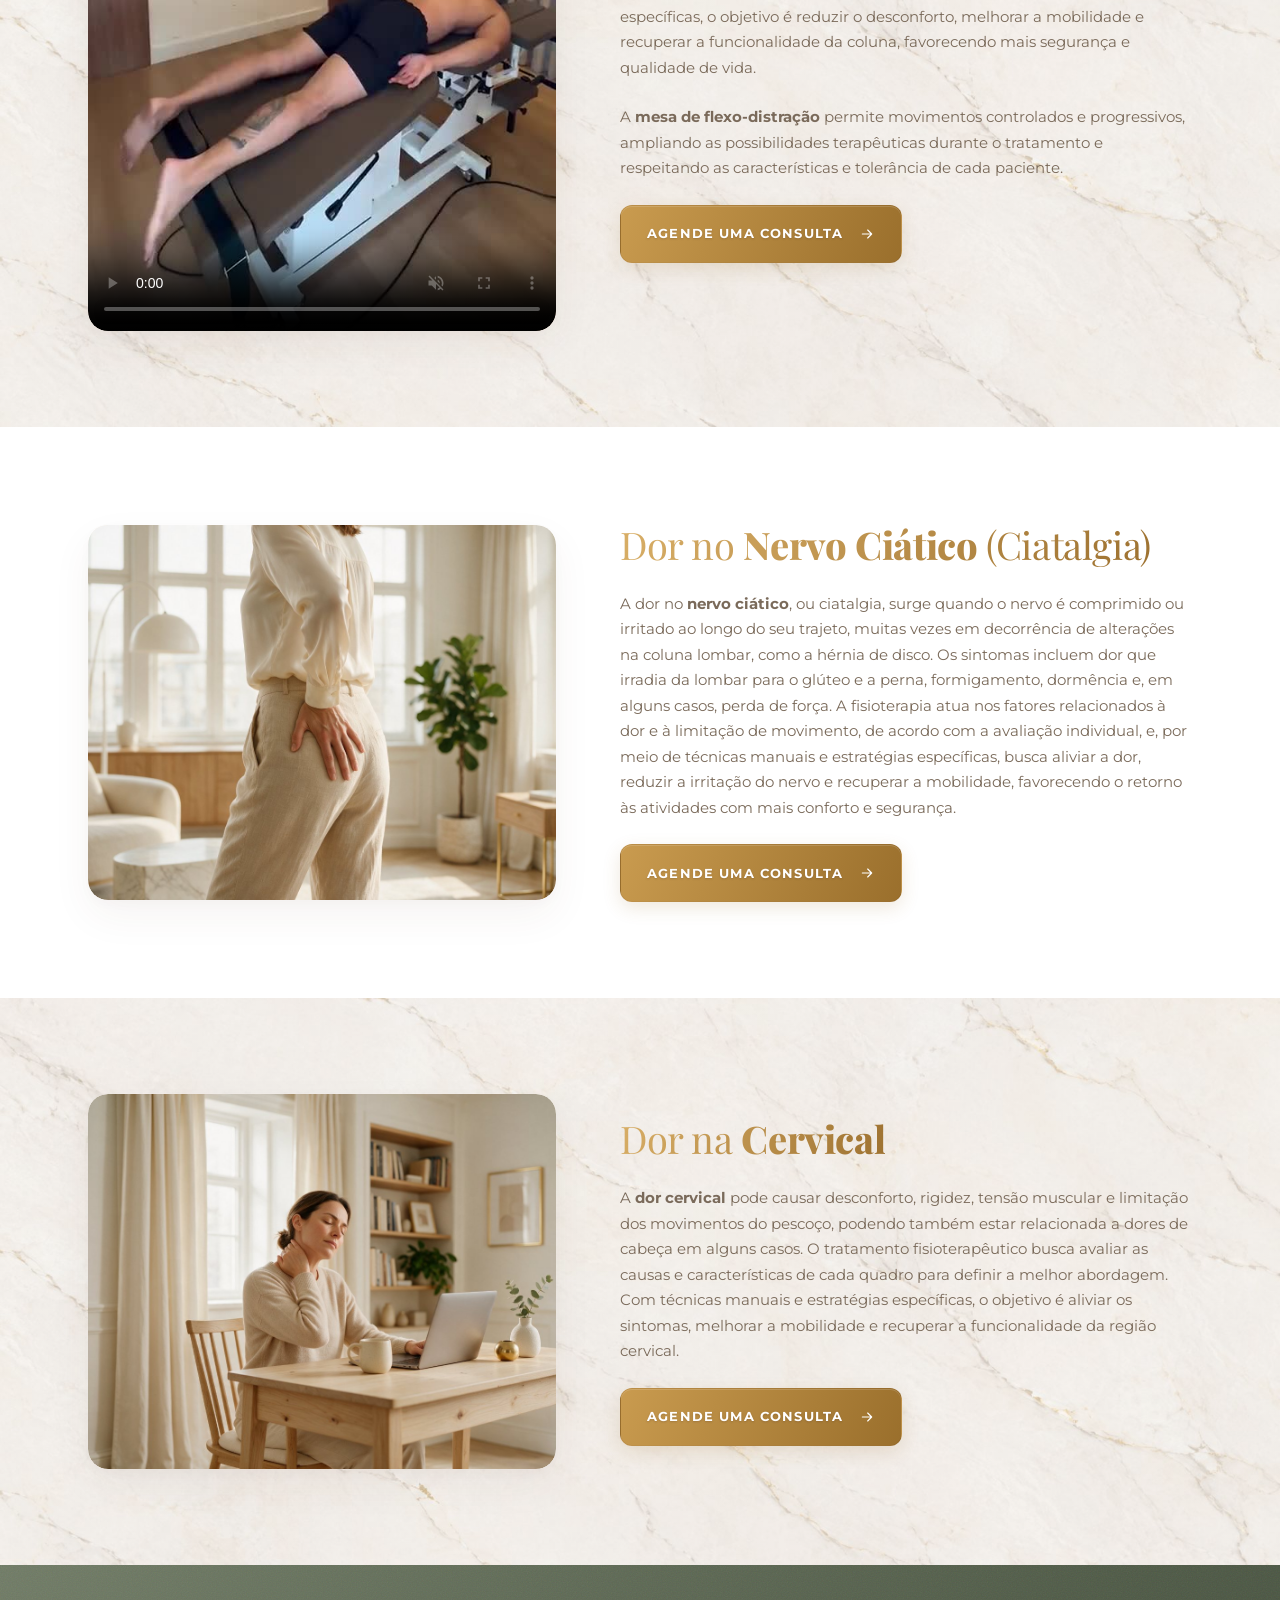
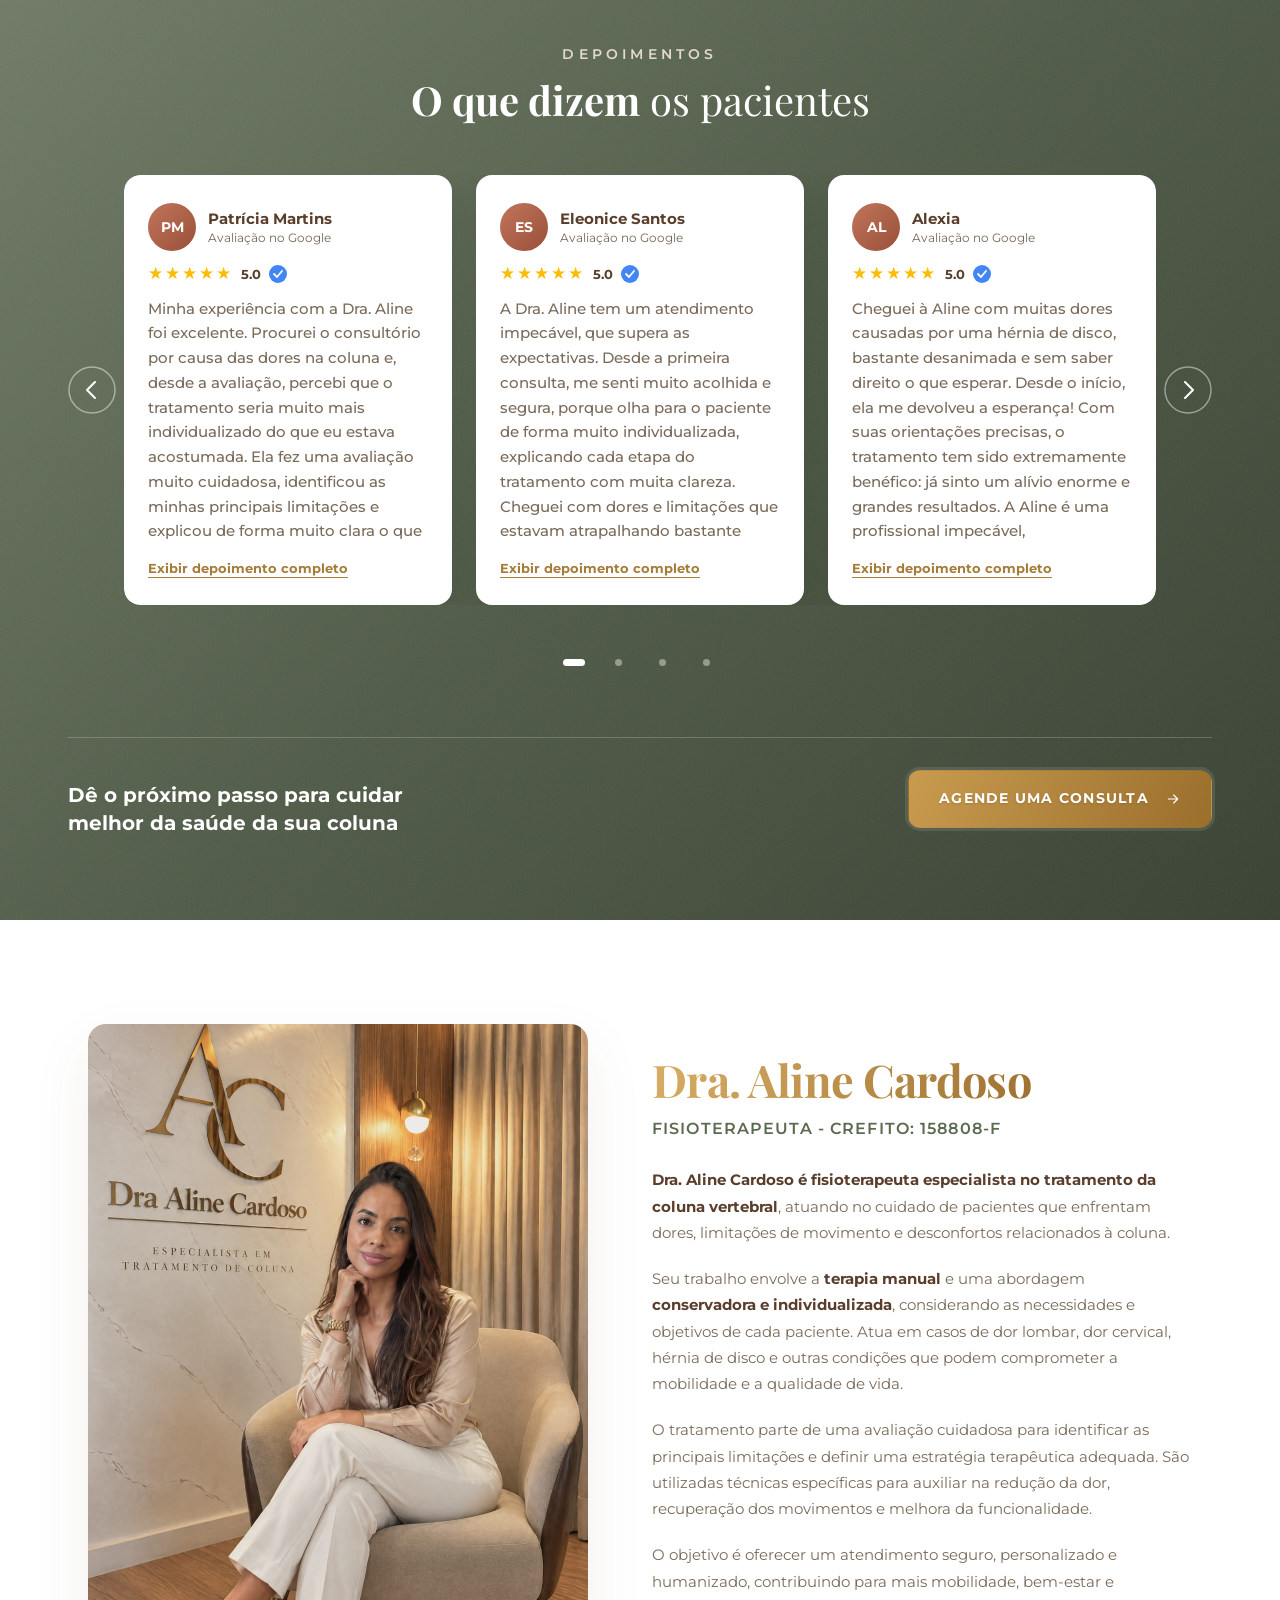
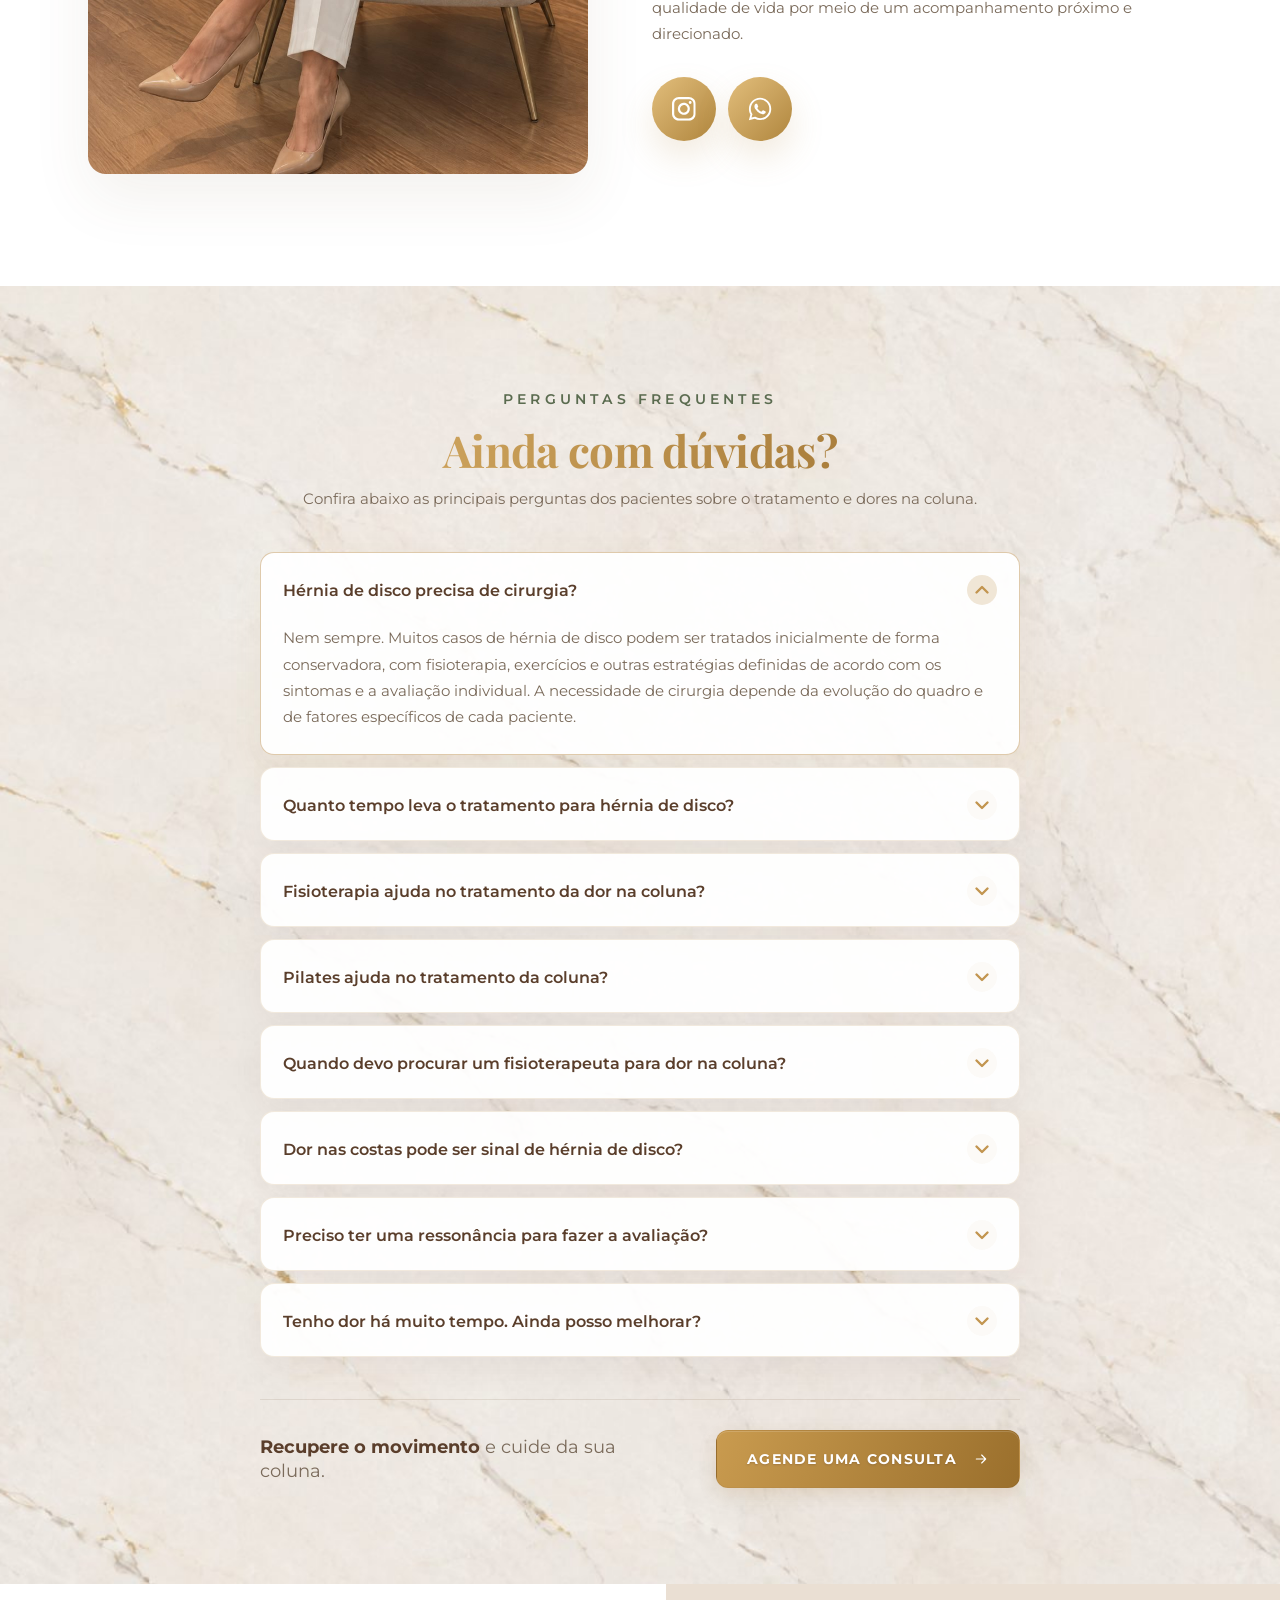
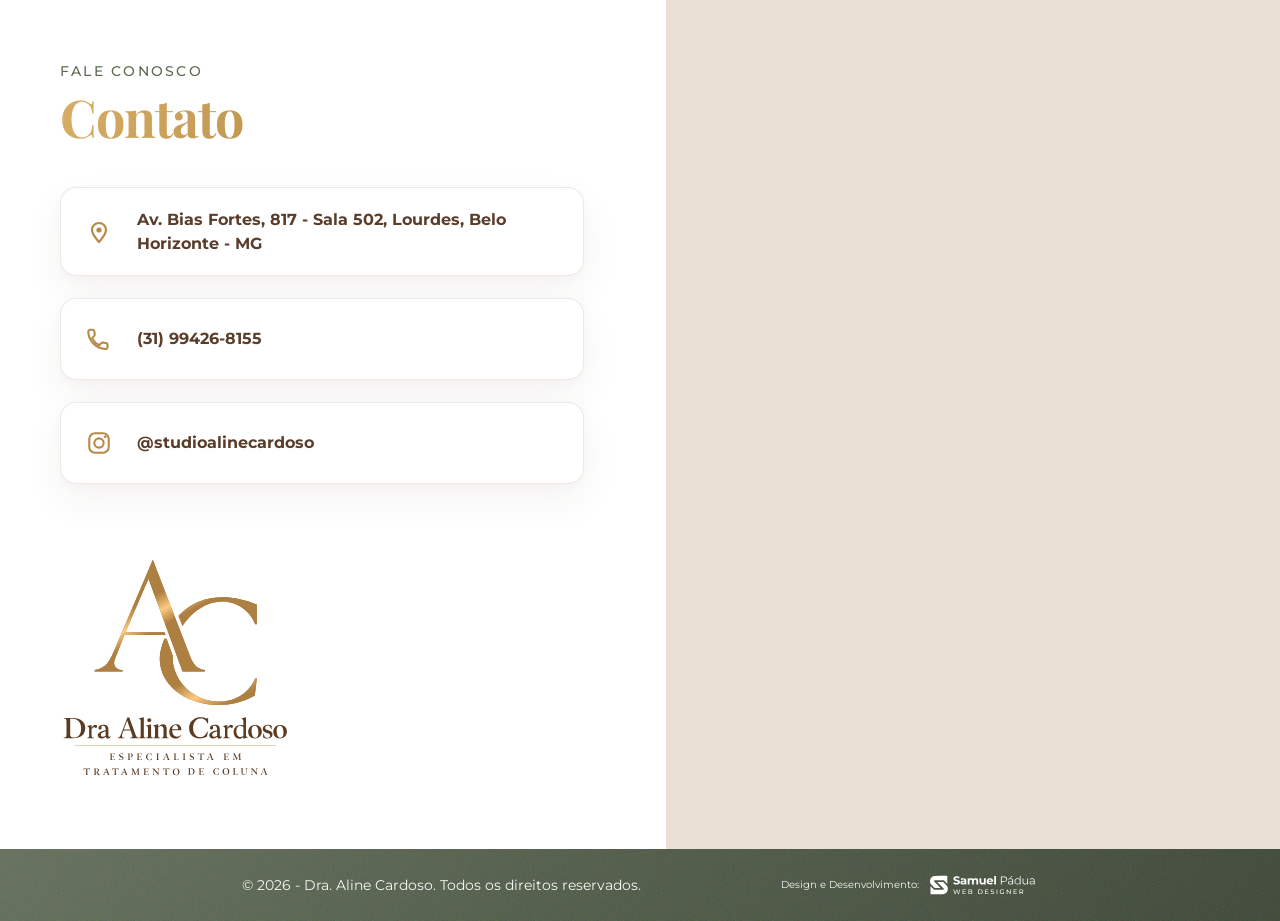
==== commit d5925c3a: "content: foto do perfil com sorriso leve" ====
--- a/index.html
+++ b/index.html
@@ -22,7 +22,7 @@
           "@type": "MedicalBusiness",
           "@id": "#business",
           "name": "Dra. Aline Cardoso - Fisioterapia",
-          "image": "profile.jpg",
+          "image": "profile3.jpg",
           "telephone": "+55-31-99426-8155",
           "priceRange": "$$",
           "address": {
@@ -40,7 +40,7 @@
           "@type": "Physician",
           "@id": "#physician",
           "name": "Dra. Aline Cardoso",
-          "image": "profile.jpg",
+          "image": "profile3.jpg",
           "medicalSpecialty": "Physiotherapy",
           "description": "Fisioterapeuta em Belo Horizonte - MG especialista no tratamento da coluna vertebral: hérnia de disco, dor lombar, dor no nervo ciático e dor cervical.",
           "identifier": {
@@ -665,7 +665,7 @@
   <section class="profile-block">
     <div class="profile-inner">
       <div class="profile-media">
-        <img src="profile2.jpg" alt="Dra. Aline Cardoso em seu consultório" class="profile-image">
+        <img src="profile3.jpg" alt="Dra. Aline Cardoso em seu consultório" class="profile-image">
       </div>
 
       <div class="profile-content">
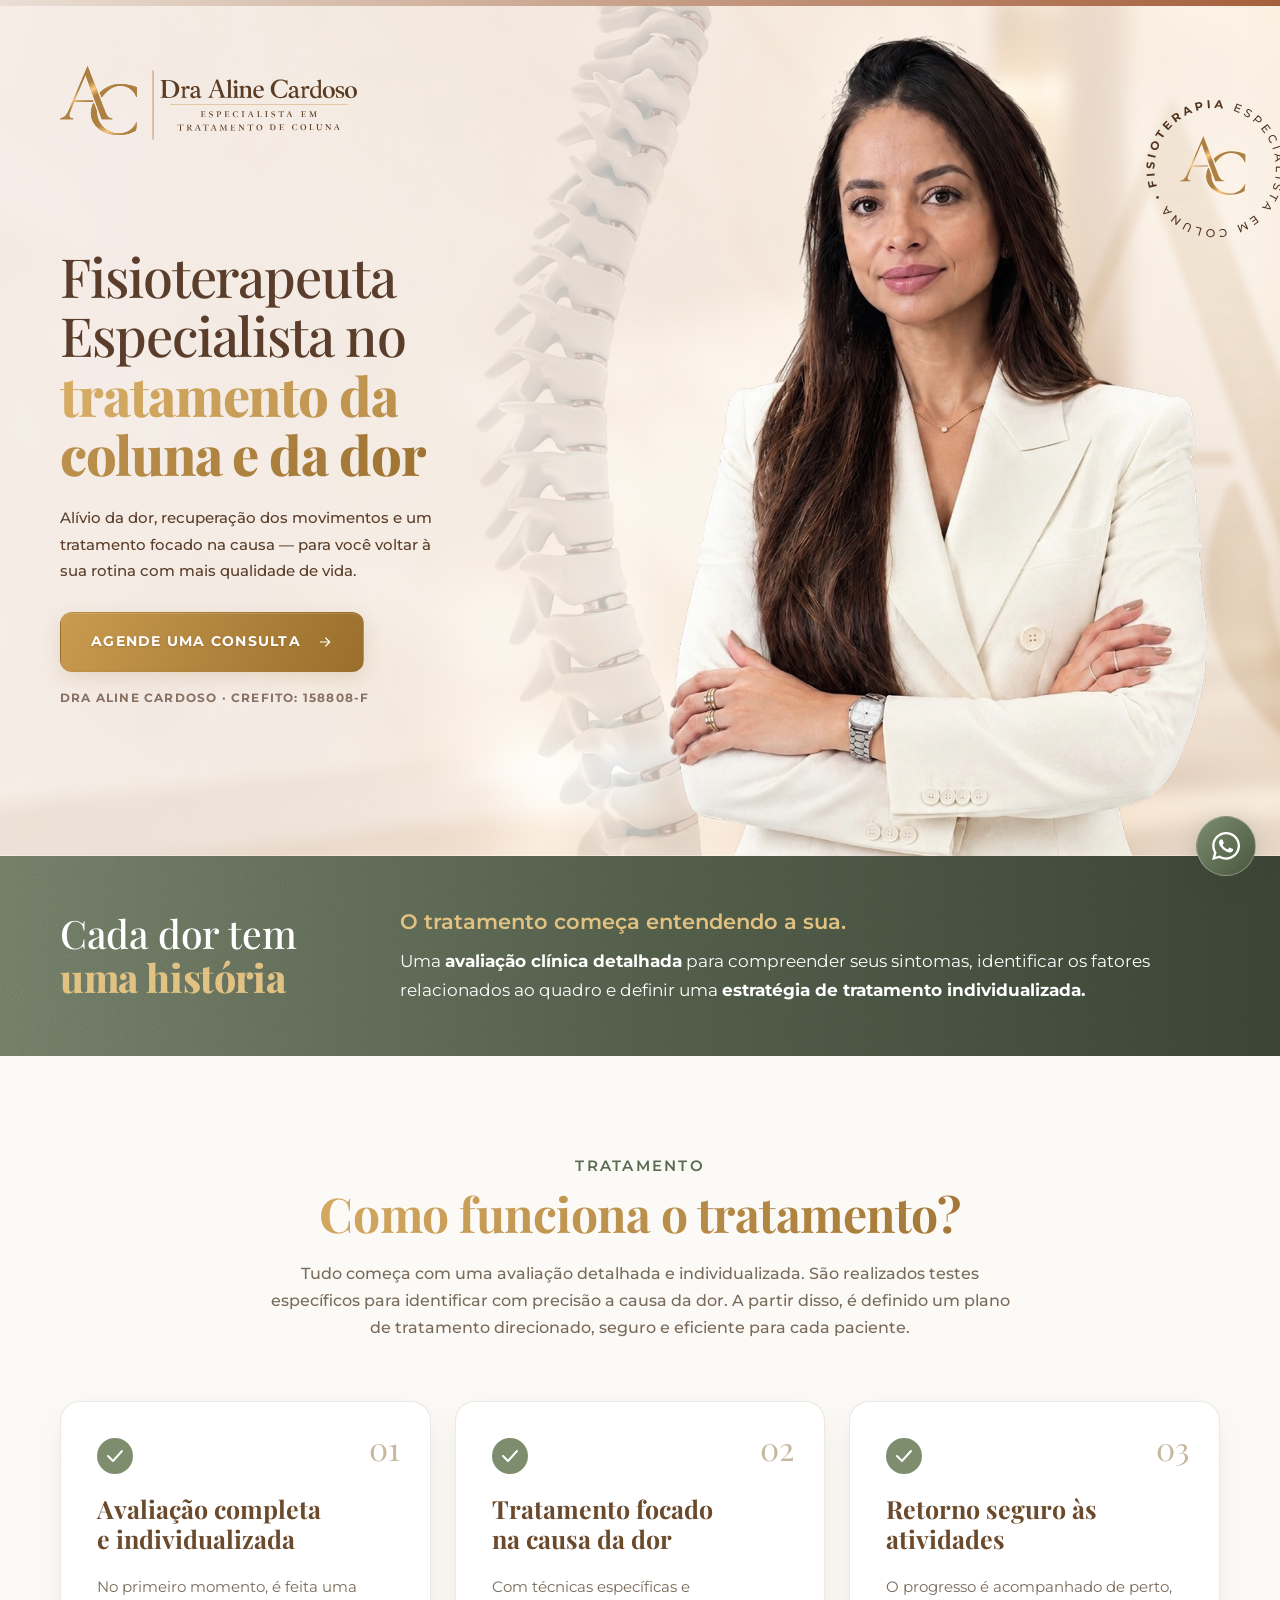
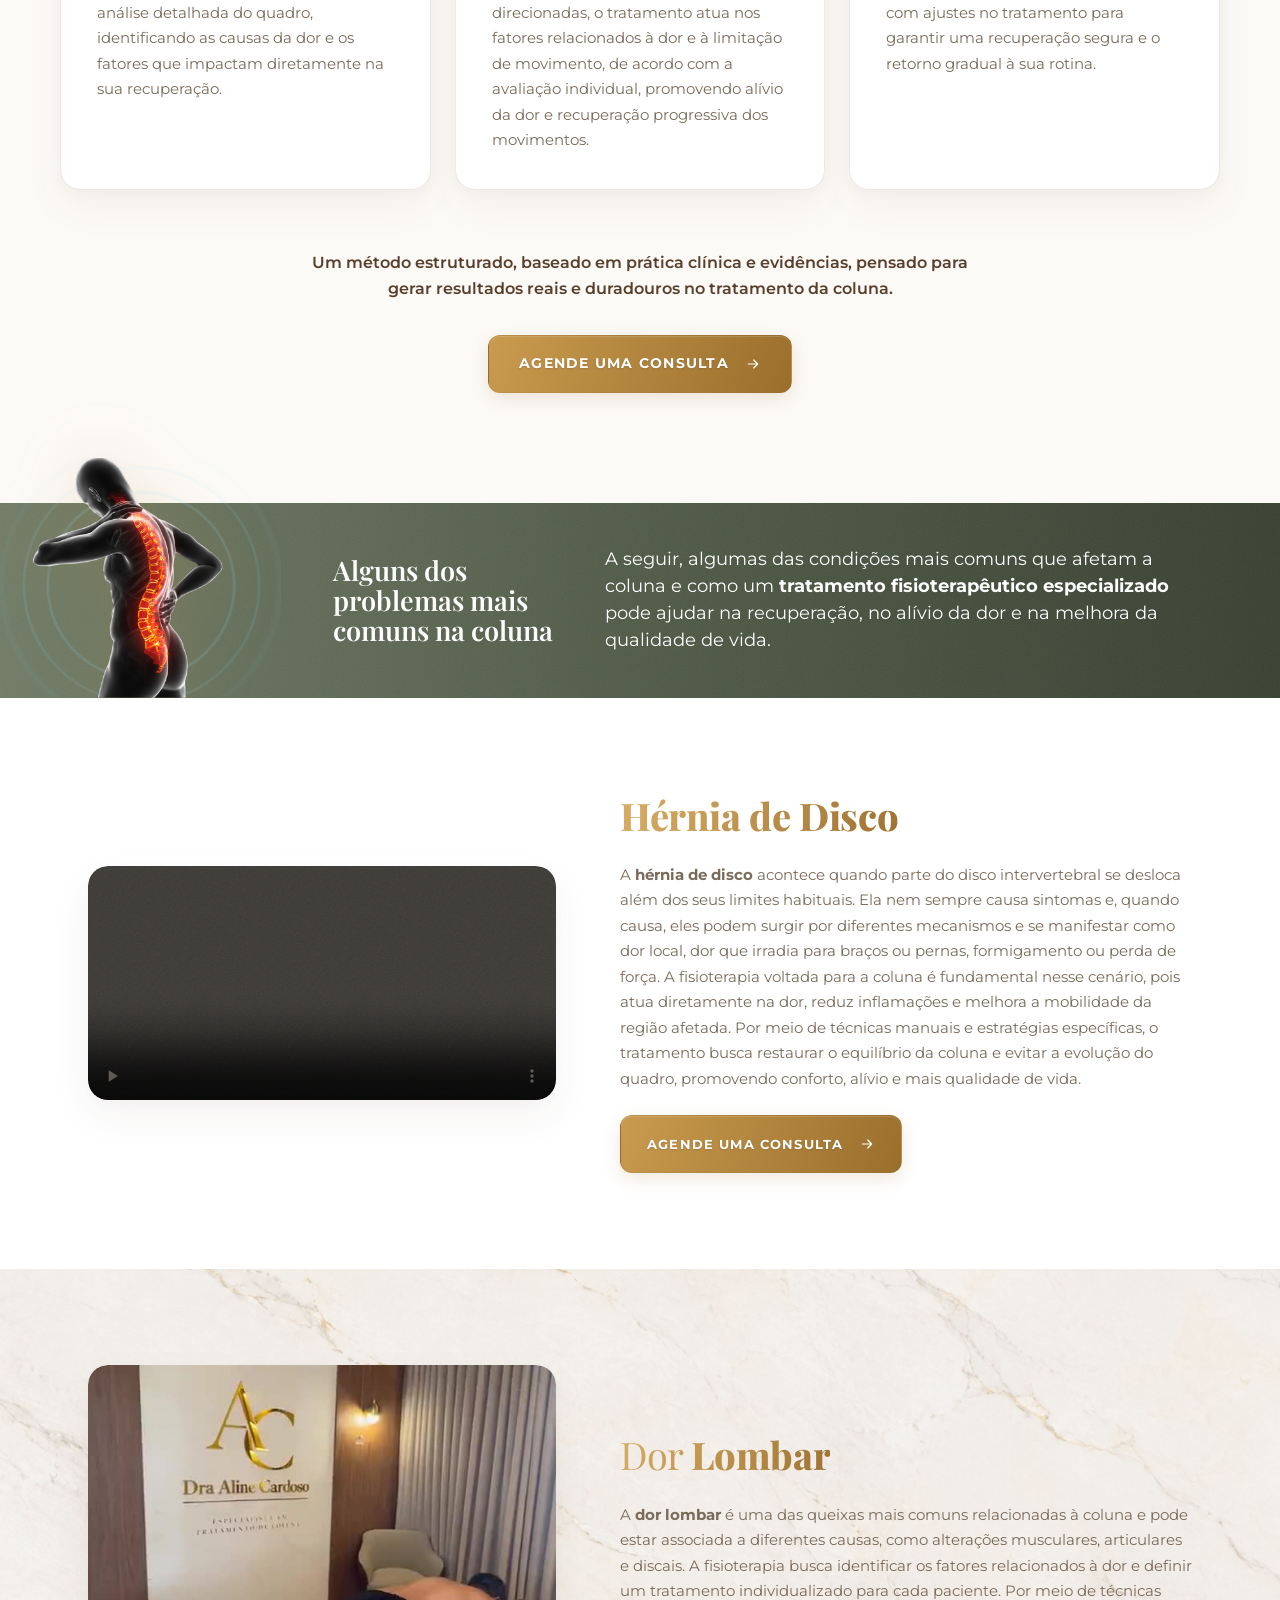
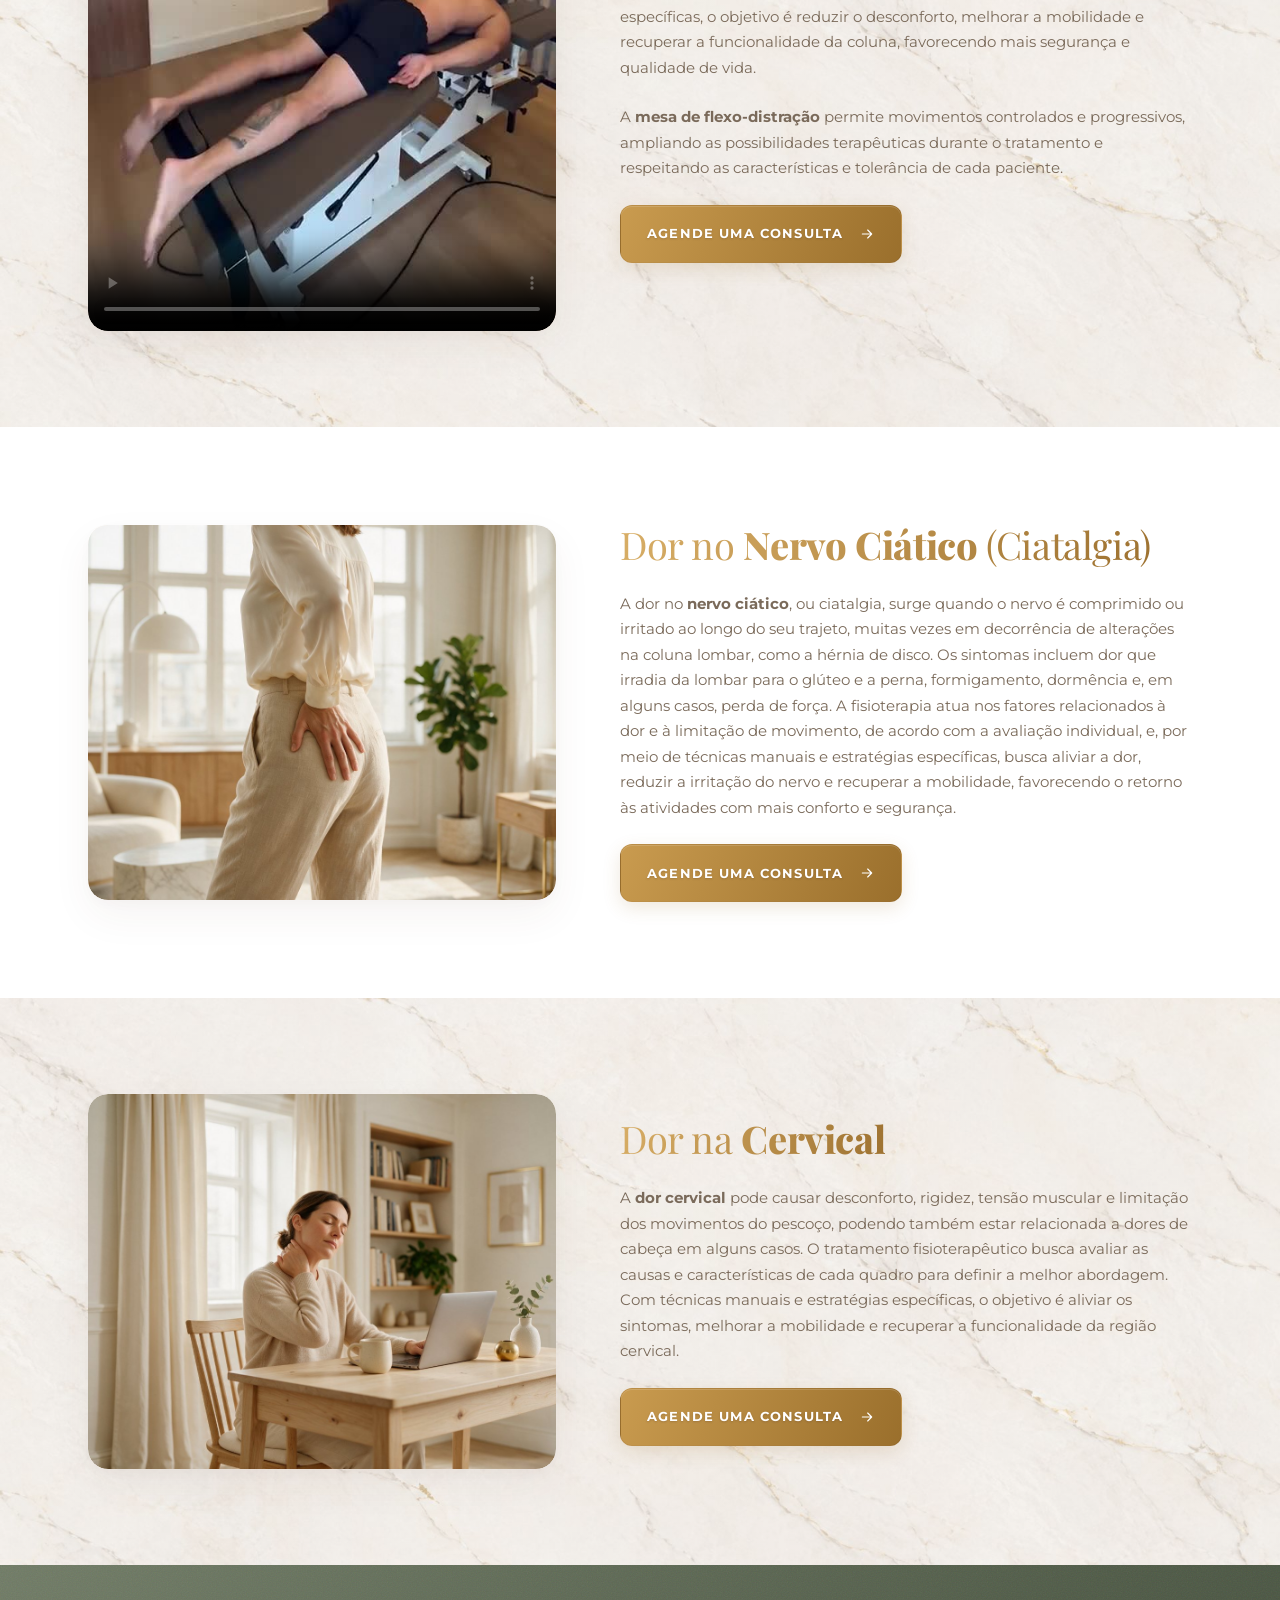
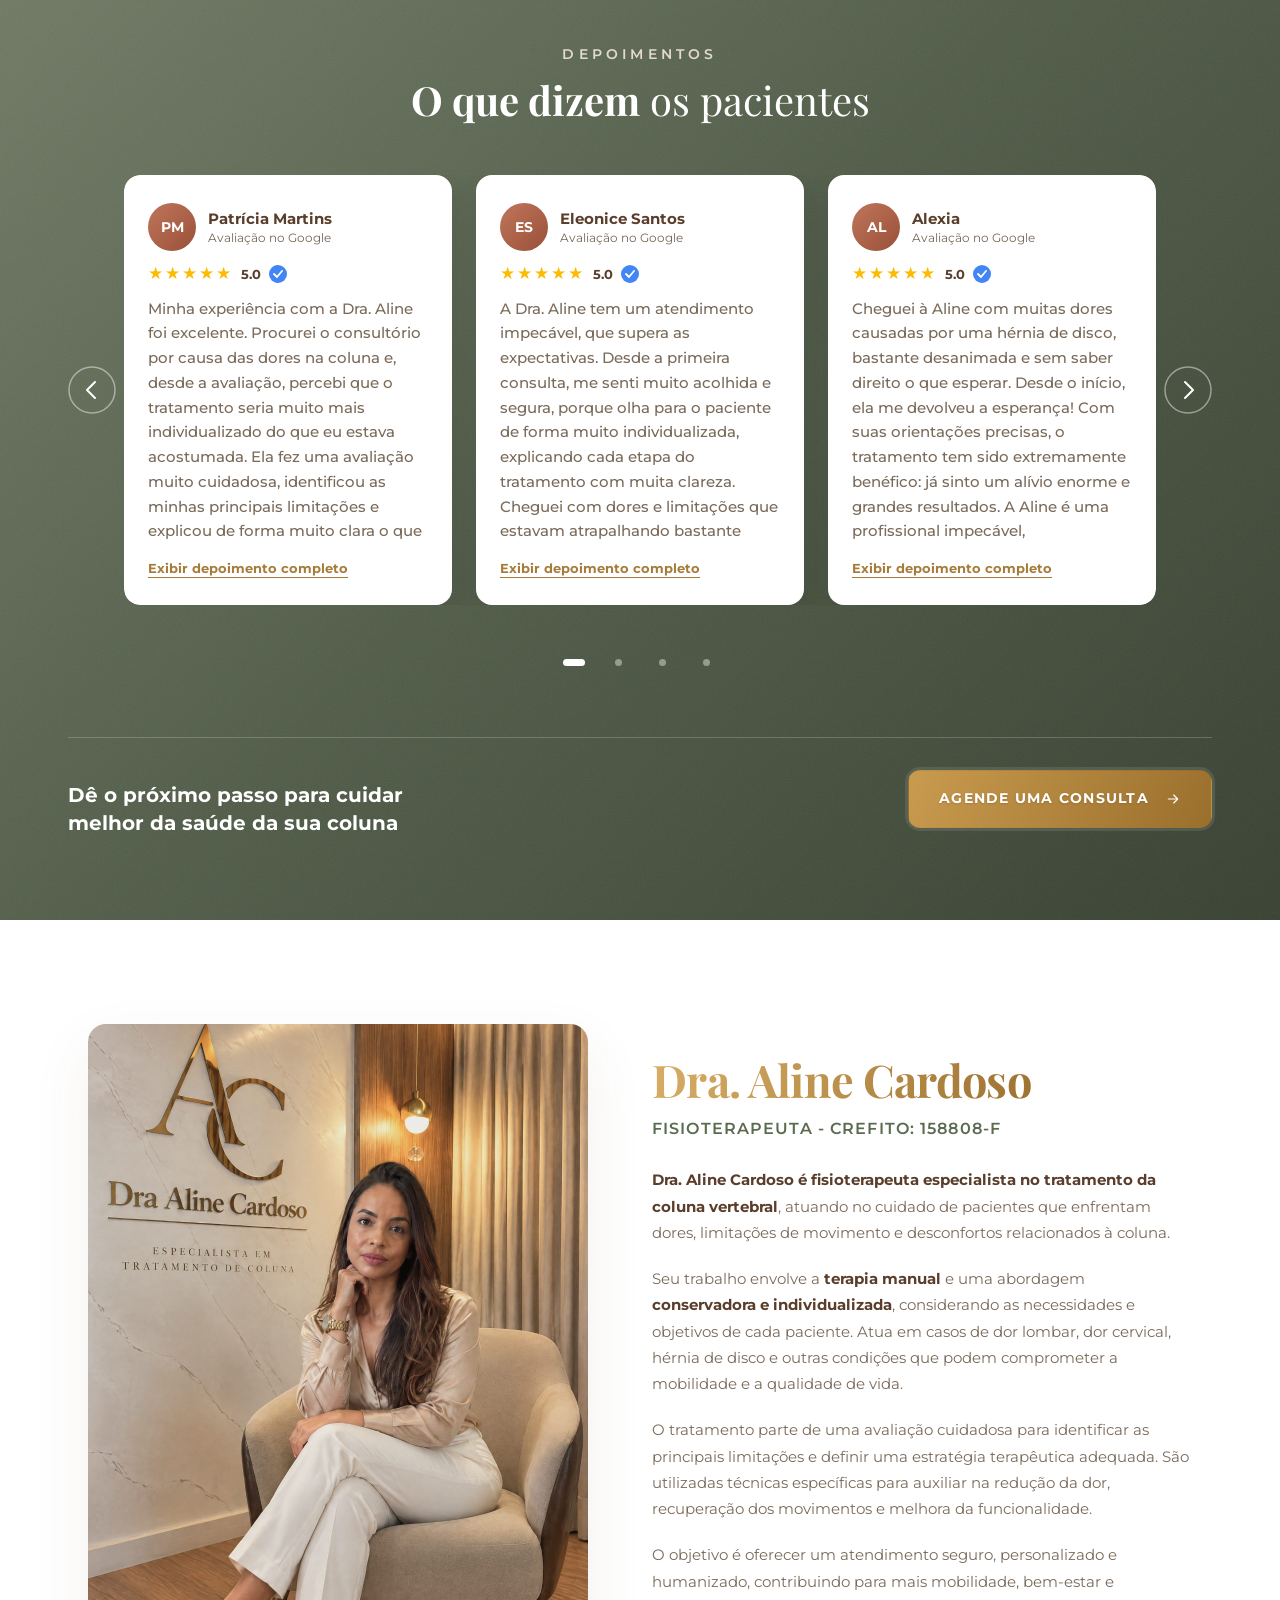
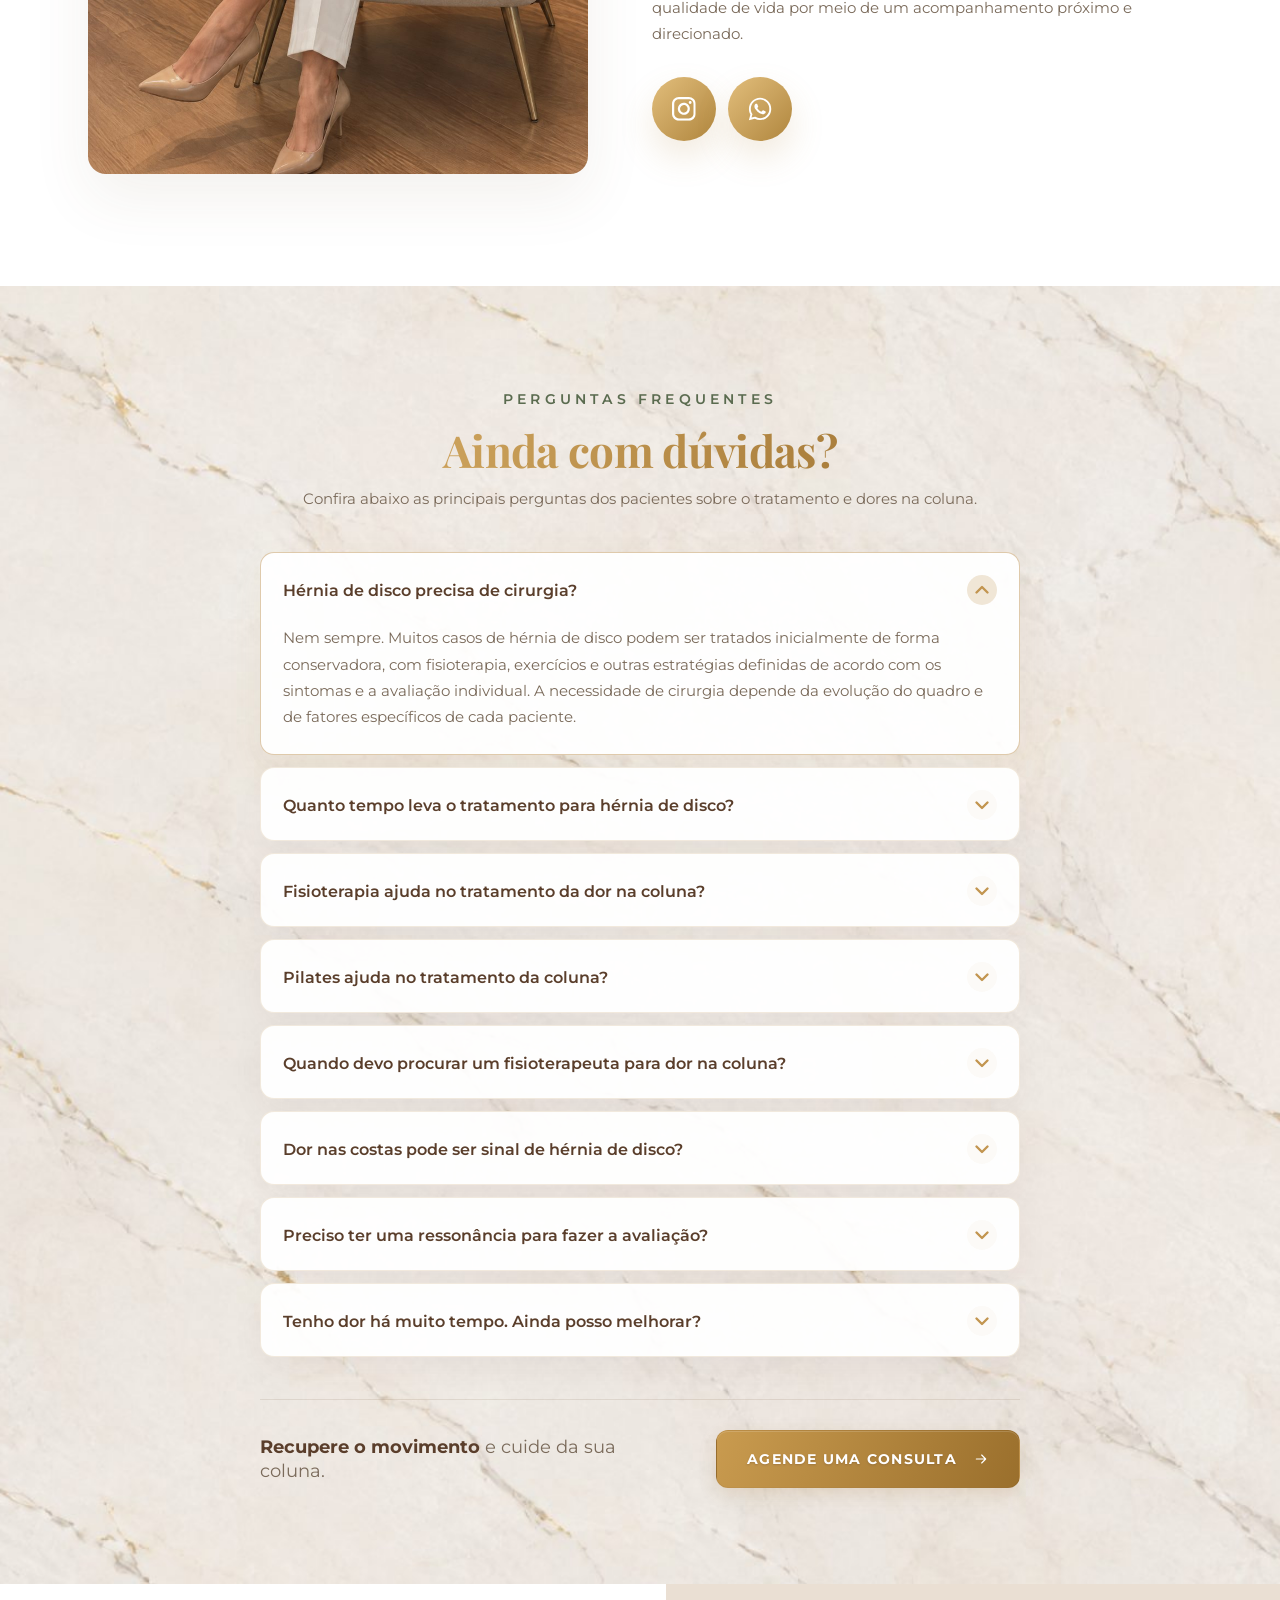
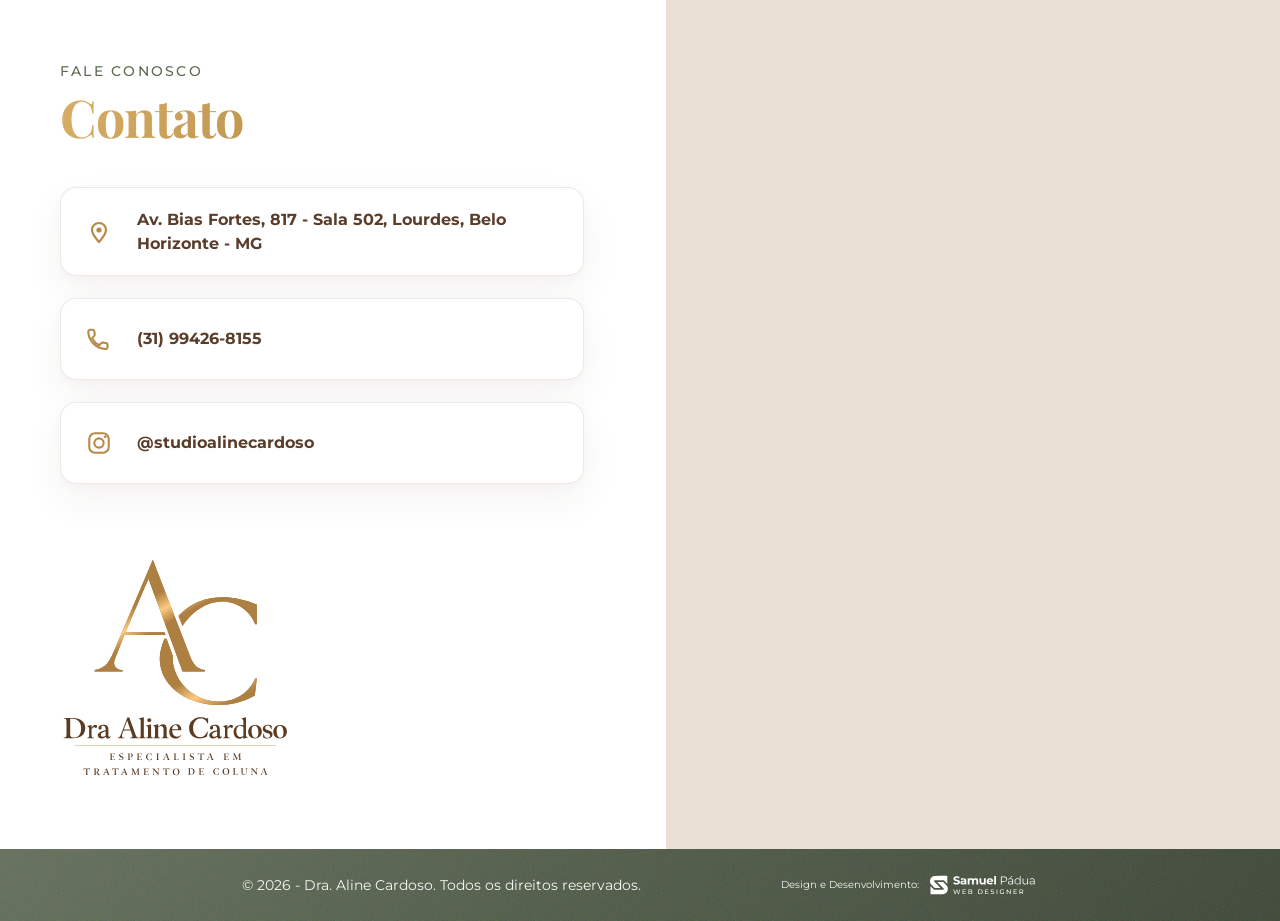
==== commit 118655d5: "content: volta a foto do perfil sem o sorriso editado" ====
--- a/index.html
+++ b/index.html
@@ -22,7 +22,7 @@
           "@type": "MedicalBusiness",
           "@id": "#business",
           "name": "Dra. Aline Cardoso - Fisioterapia",
-          "image": "profile3.jpg",
+          "image": "profile2.jpg",
           "telephone": "+55-31-99426-8155",
           "priceRange": "$$",
           "address": {
@@ -40,7 +40,7 @@
           "@type": "Physician",
           "@id": "#physician",
           "name": "Dra. Aline Cardoso",
-          "image": "profile3.jpg",
+          "image": "profile2.jpg",
           "medicalSpecialty": "Physiotherapy",
           "description": "Fisioterapeuta em Belo Horizonte - MG especialista no tratamento da coluna vertebral: hérnia de disco, dor lombar, dor no nervo ciático e dor cervical.",
           "identifier": {
@@ -665,7 +665,7 @@
   <section class="profile-block">
     <div class="profile-inner">
       <div class="profile-media">
-        <img src="profile3.jpg" alt="Dra. Aline Cardoso em seu consultório" class="profile-image">
+        <img src="profile2.jpg" alt="Dra. Aline Cardoso em seu consultório" class="profile-image">
       </div>
 
       <div class="profile-content">
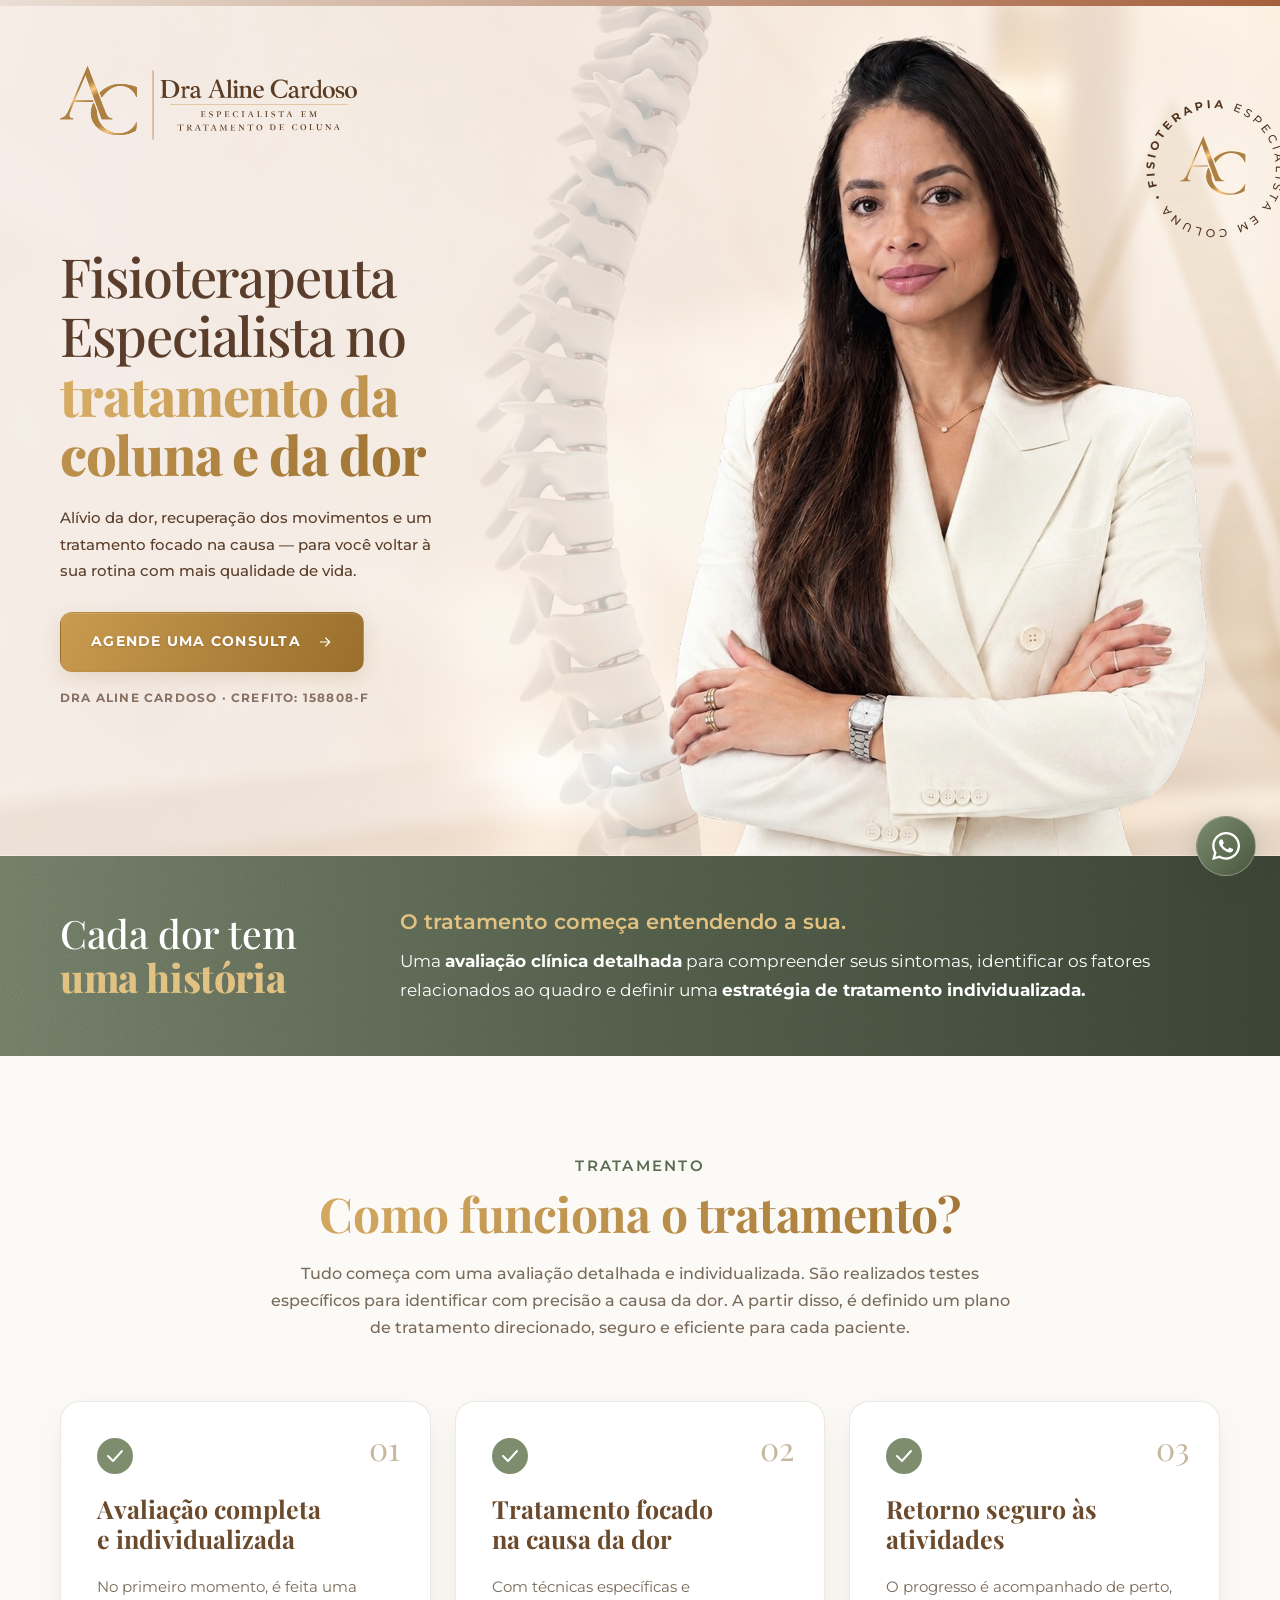
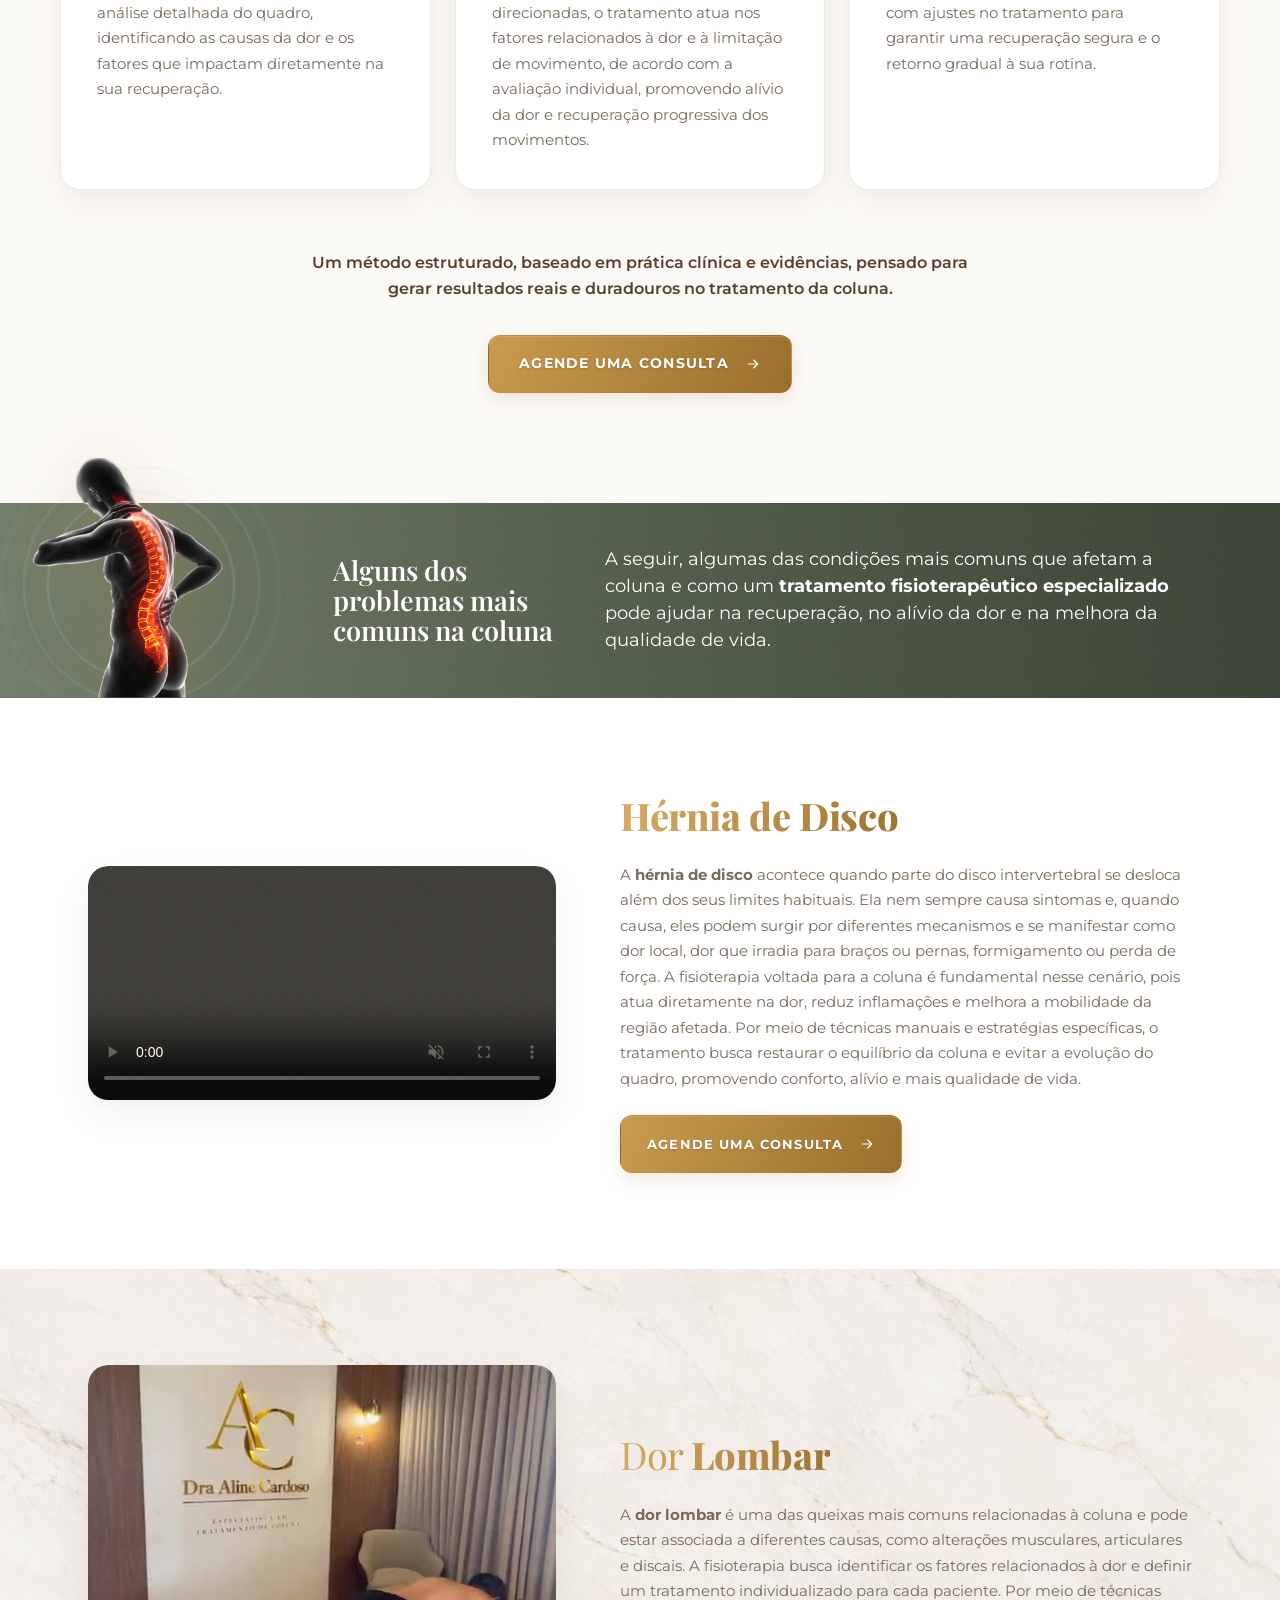
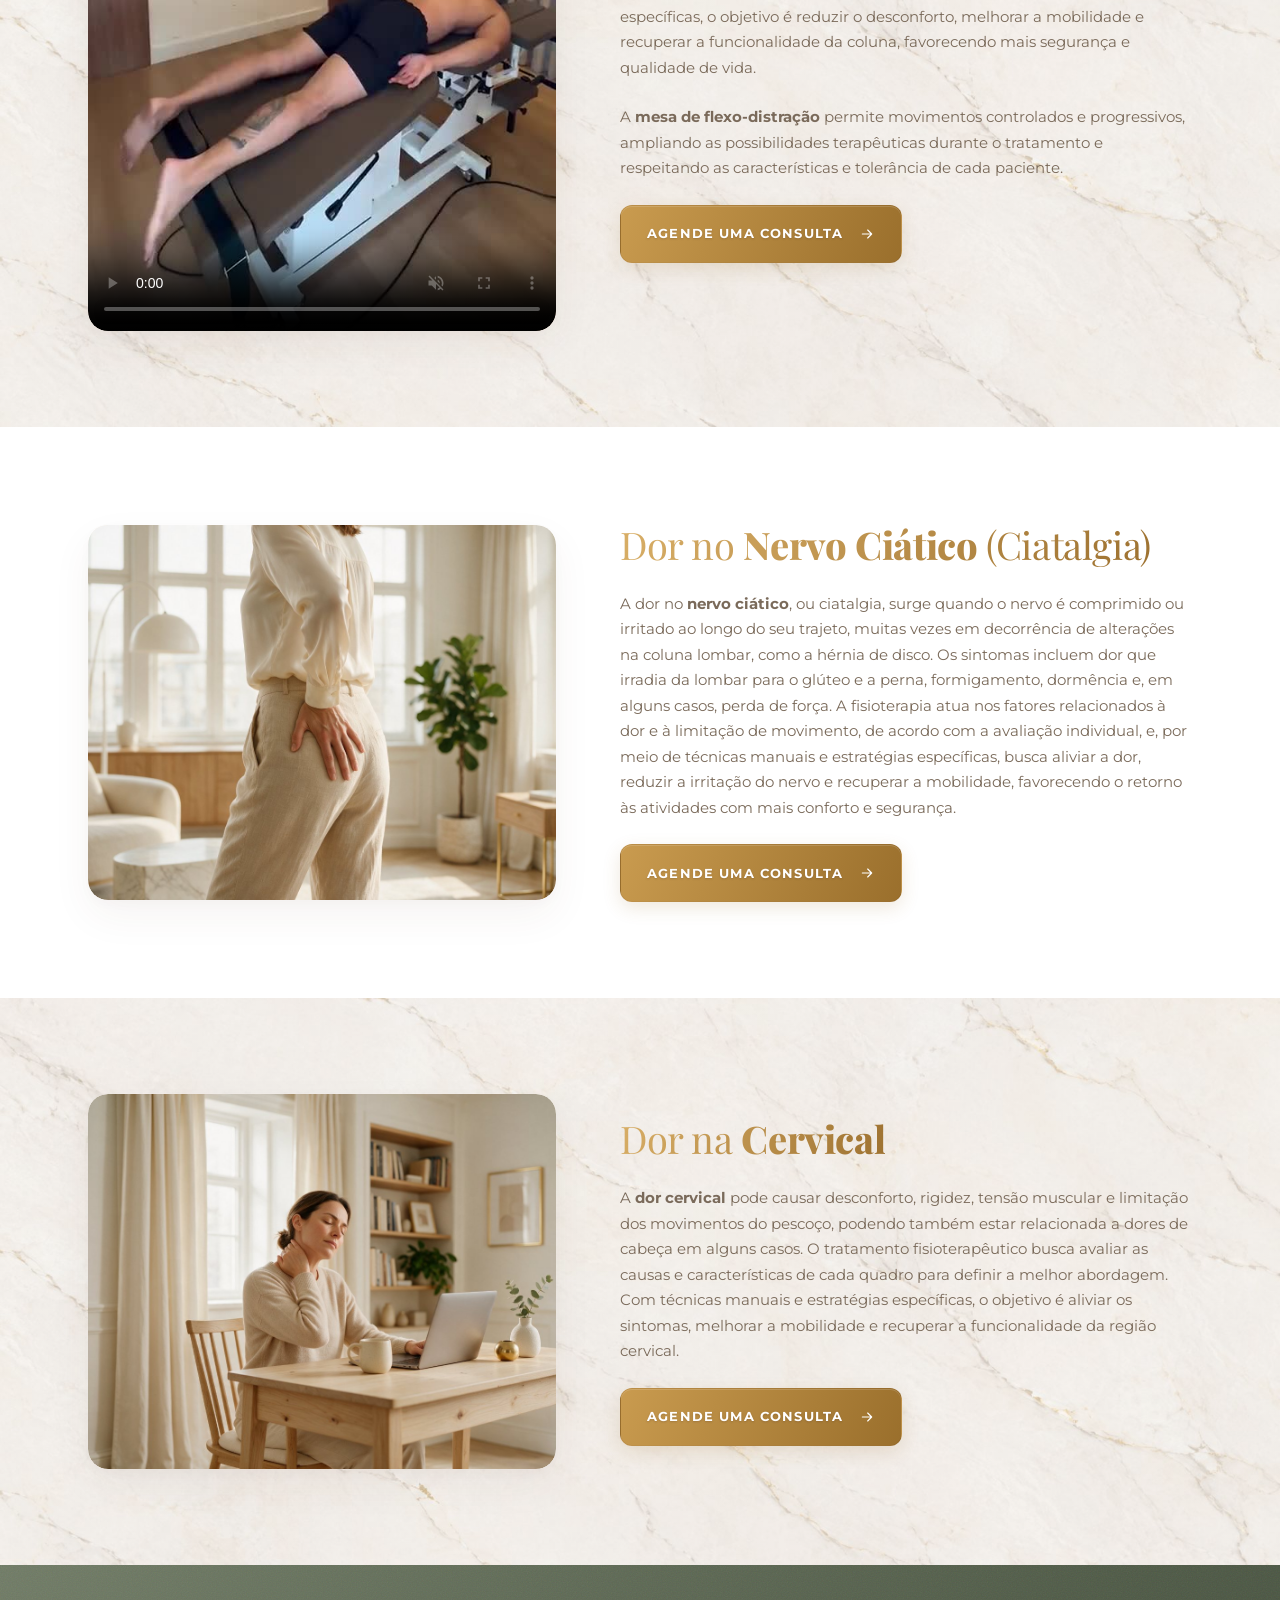
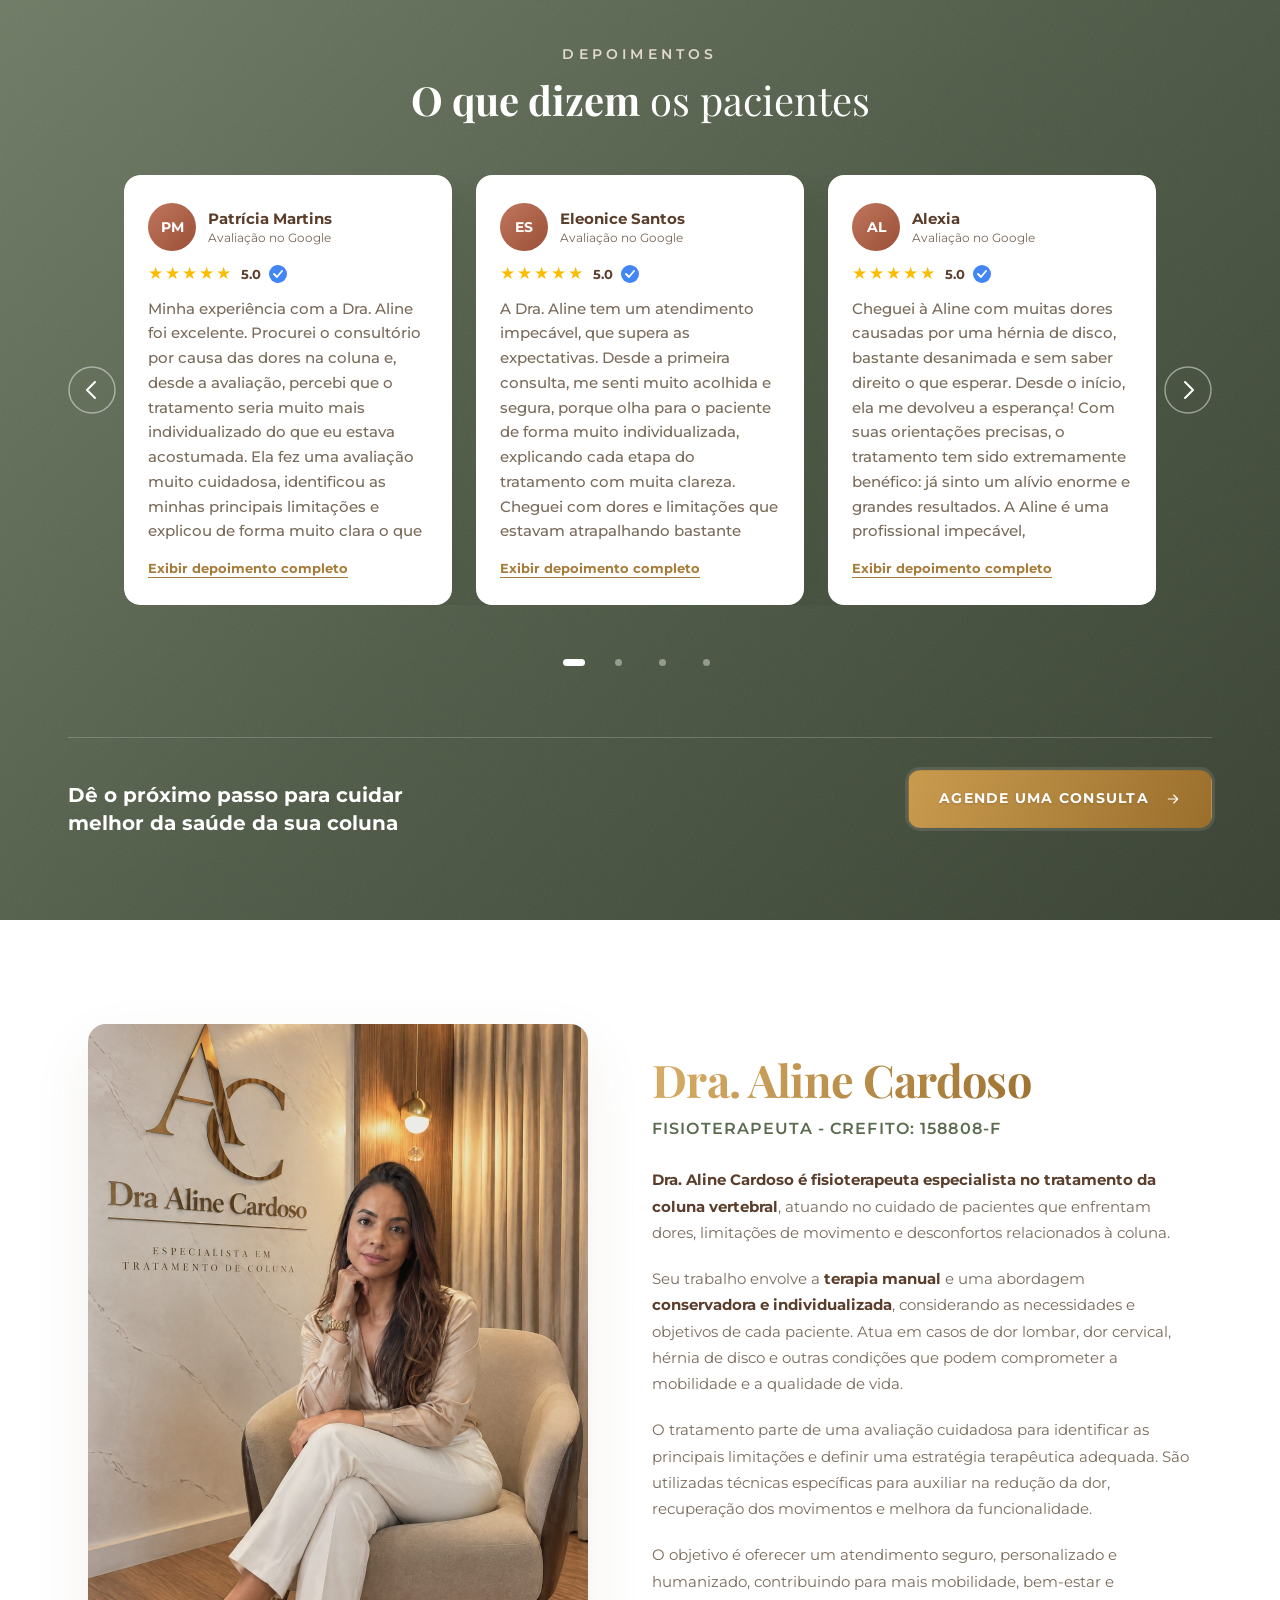
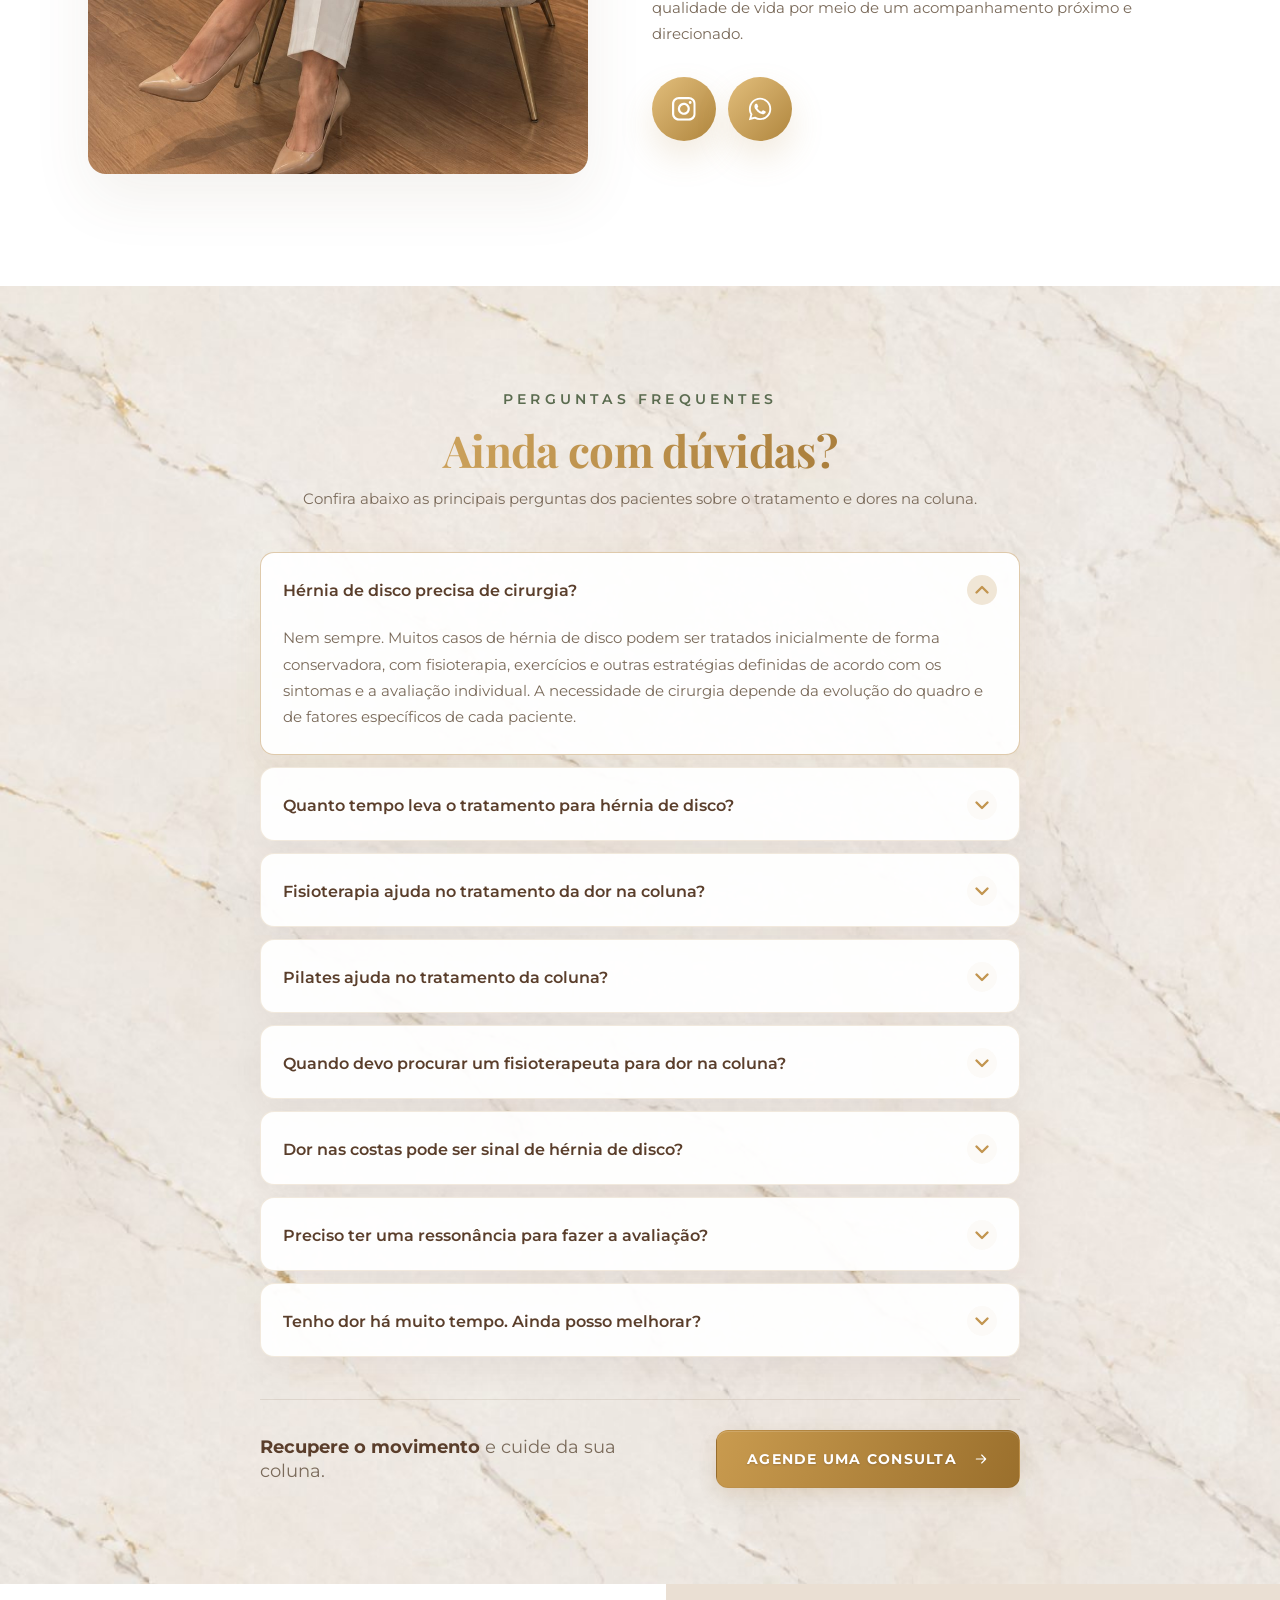
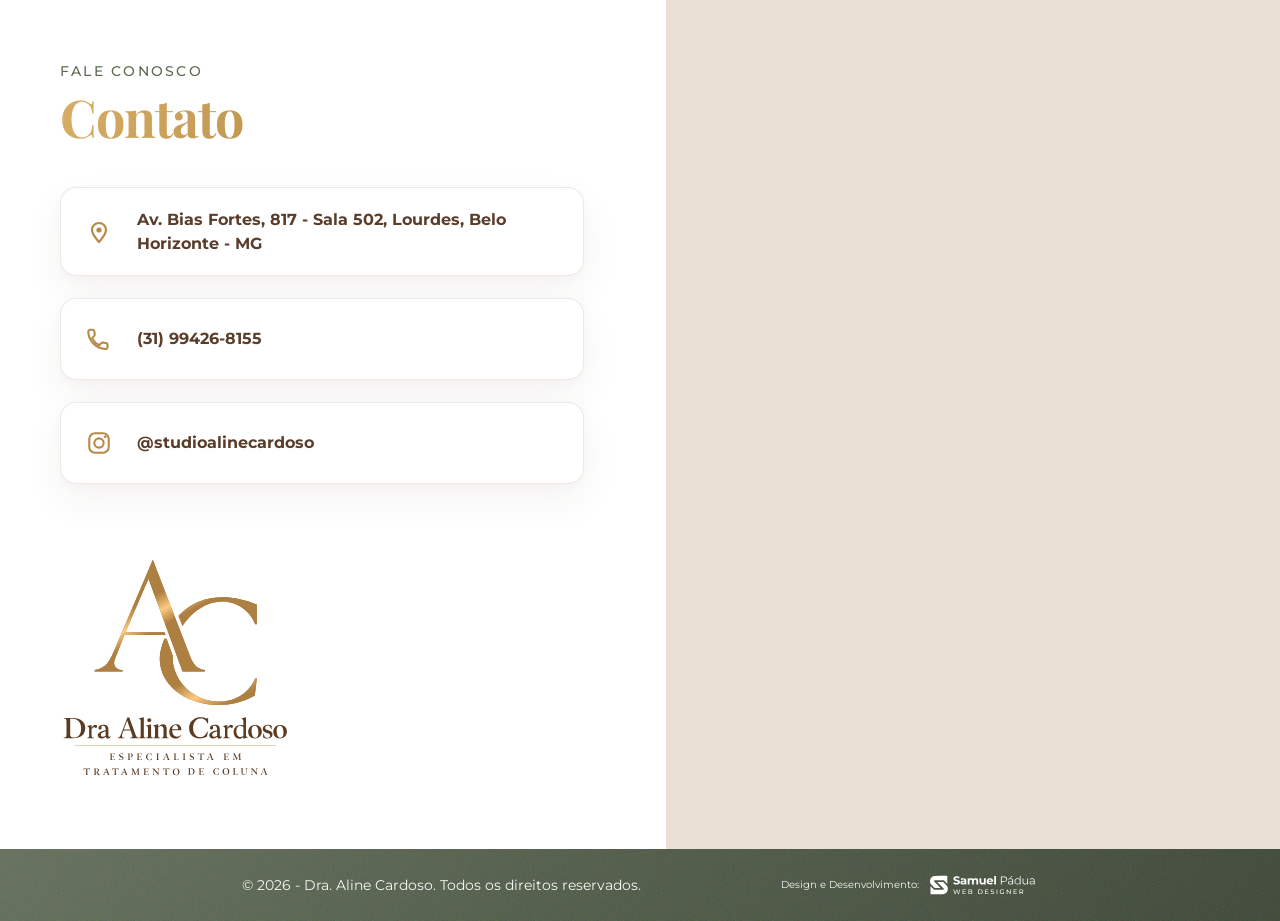
==== commit 8dc70c5a: "content: foto do perfil com sorriso leve e lábios naturais" ====
--- a/index.html
+++ b/index.html
@@ -22,7 +22,7 @@
           "@type": "MedicalBusiness",
           "@id": "#business",
           "name": "Dra. Aline Cardoso - Fisioterapia",
-          "image": "profile2.jpg",
+          "image": "profile4.jpg",
           "telephone": "+55-31-99426-8155",
           "priceRange": "$$",
           "address": {
@@ -40,7 +40,7 @@
           "@type": "Physician",
           "@id": "#physician",
           "name": "Dra. Aline Cardoso",
-          "image": "profile2.jpg",
+          "image": "profile4.jpg",
           "medicalSpecialty": "Physiotherapy",
           "description": "Fisioterapeuta em Belo Horizonte - MG especialista no tratamento da coluna vertebral: hérnia de disco, dor lombar, dor no nervo ciático e dor cervical.",
           "identifier": {
@@ -665,7 +665,7 @@
   <section class="profile-block">
     <div class="profile-inner">
       <div class="profile-media">
-        <img src="profile2.jpg" alt="Dra. Aline Cardoso em seu consultório" class="profile-image">
+        <img src="profile4.jpg" alt="Dra. Aline Cardoso em seu consultório" class="profile-image">
       </div>
 
       <div class="profile-content">
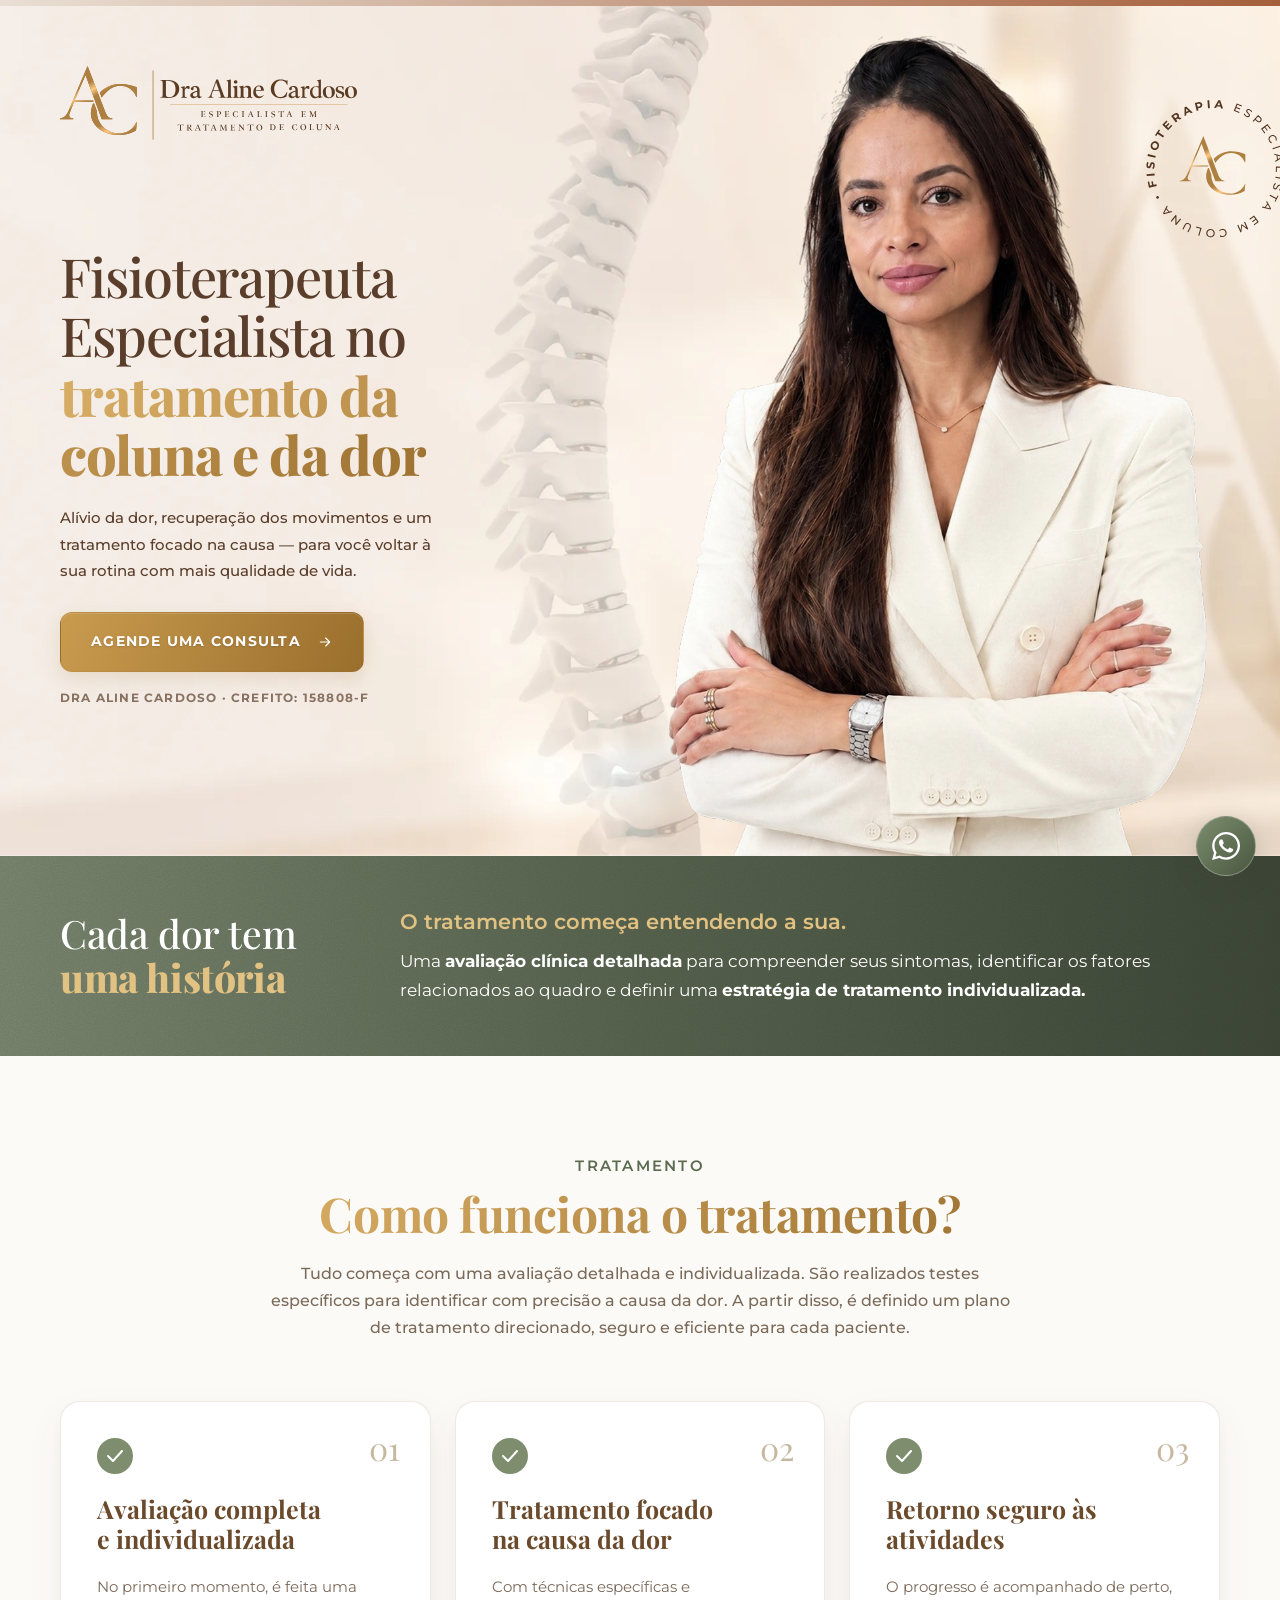
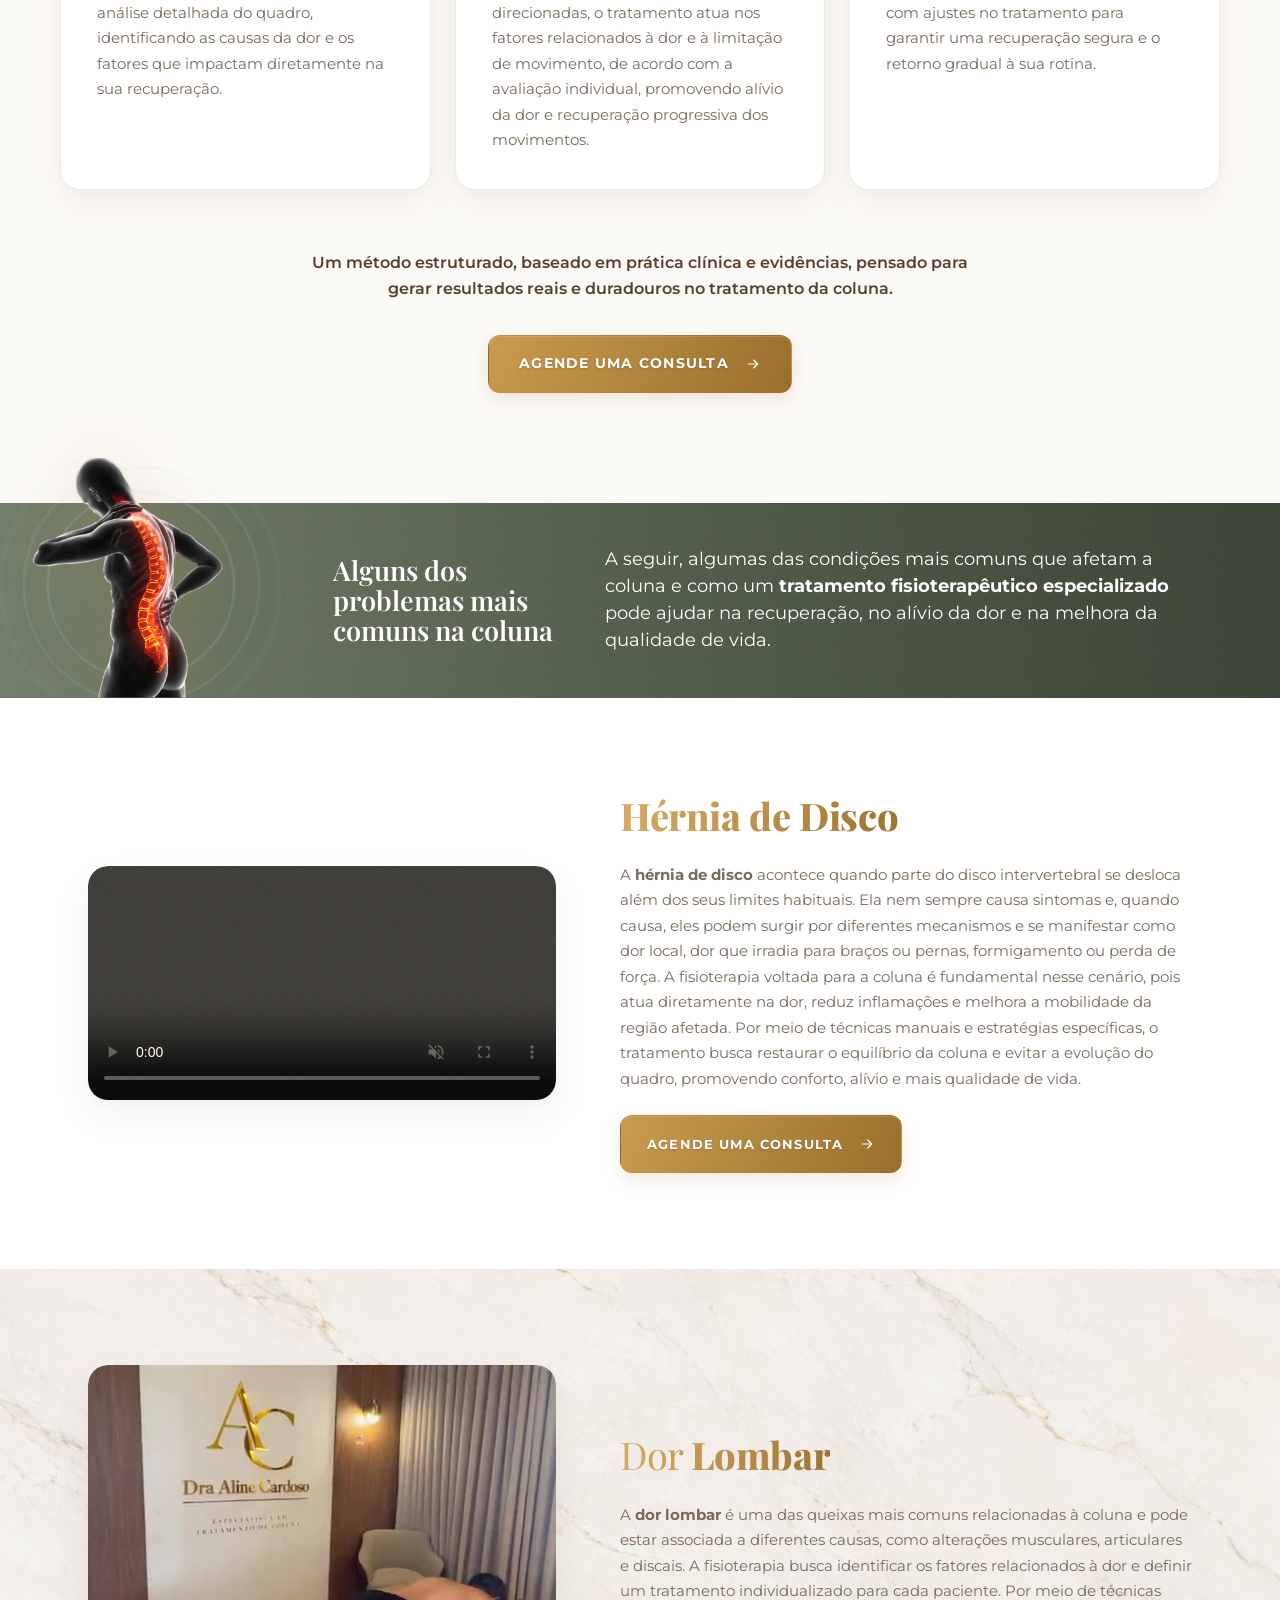
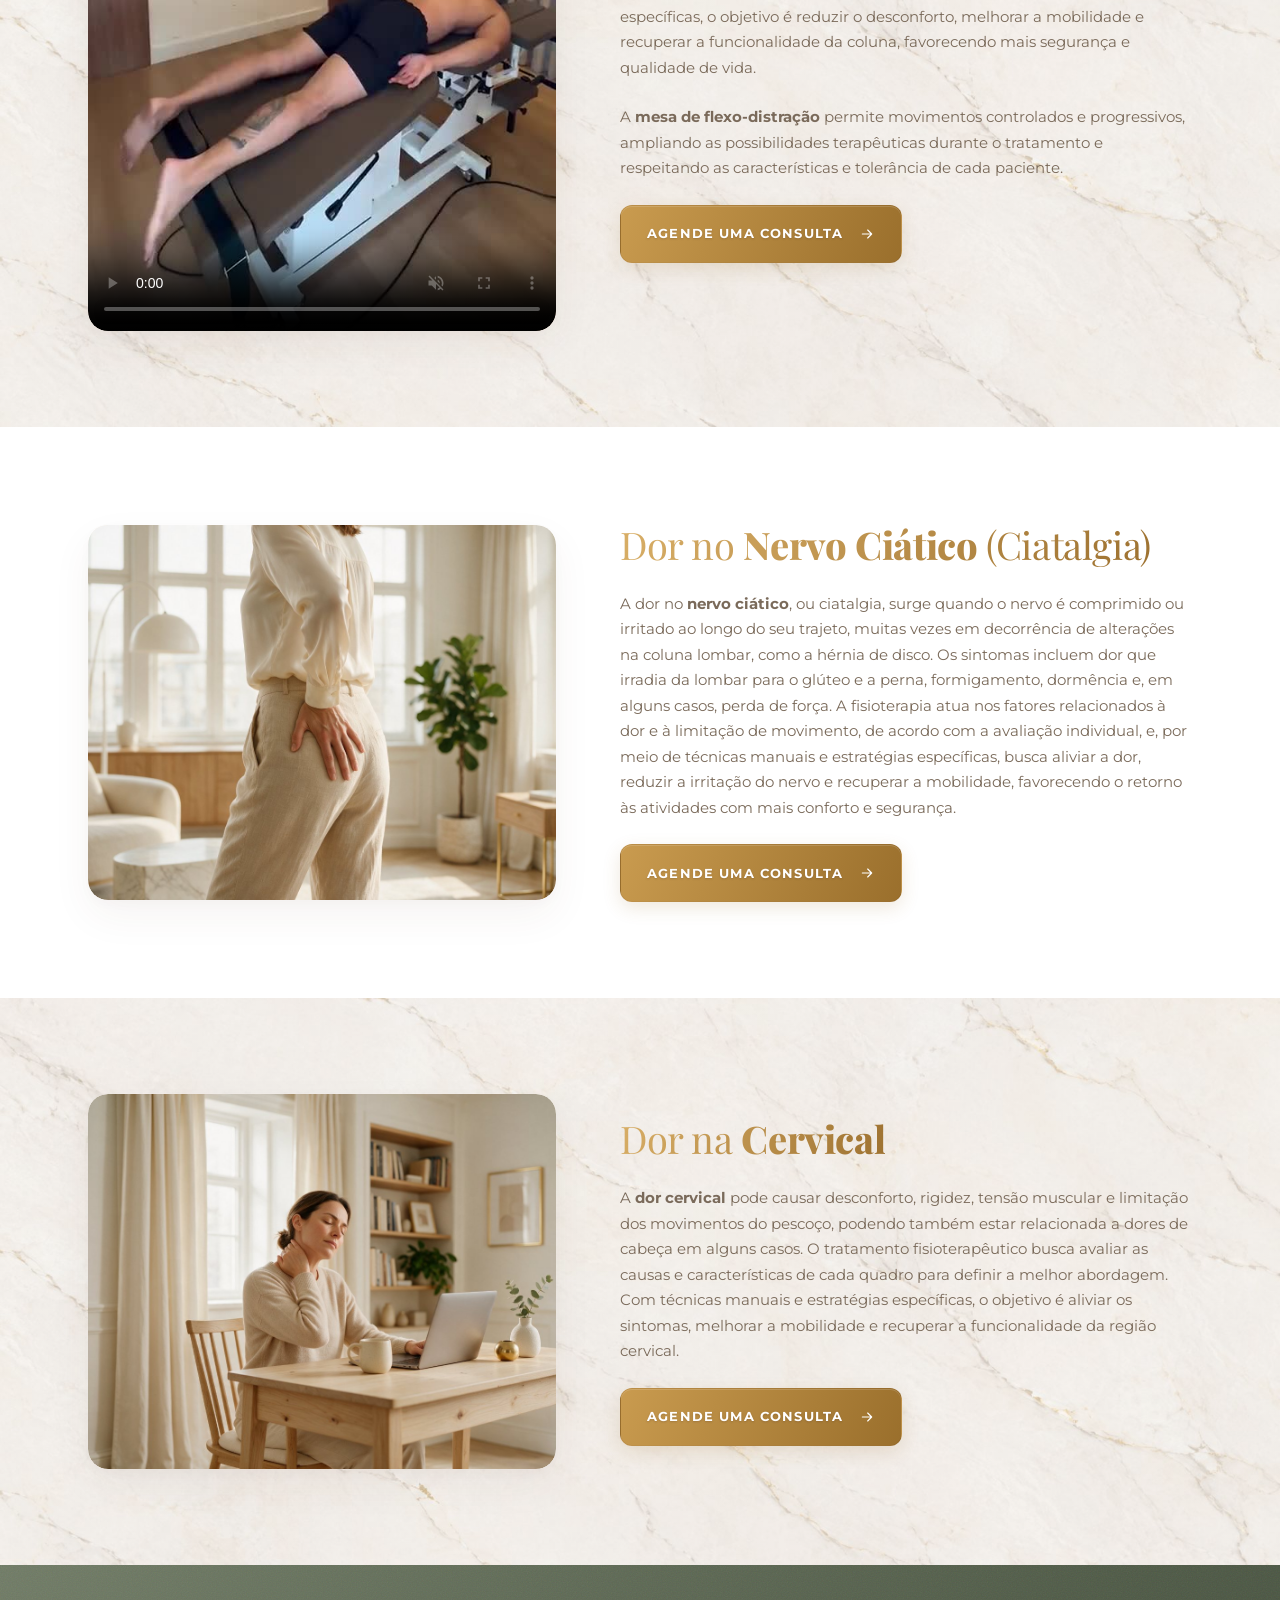
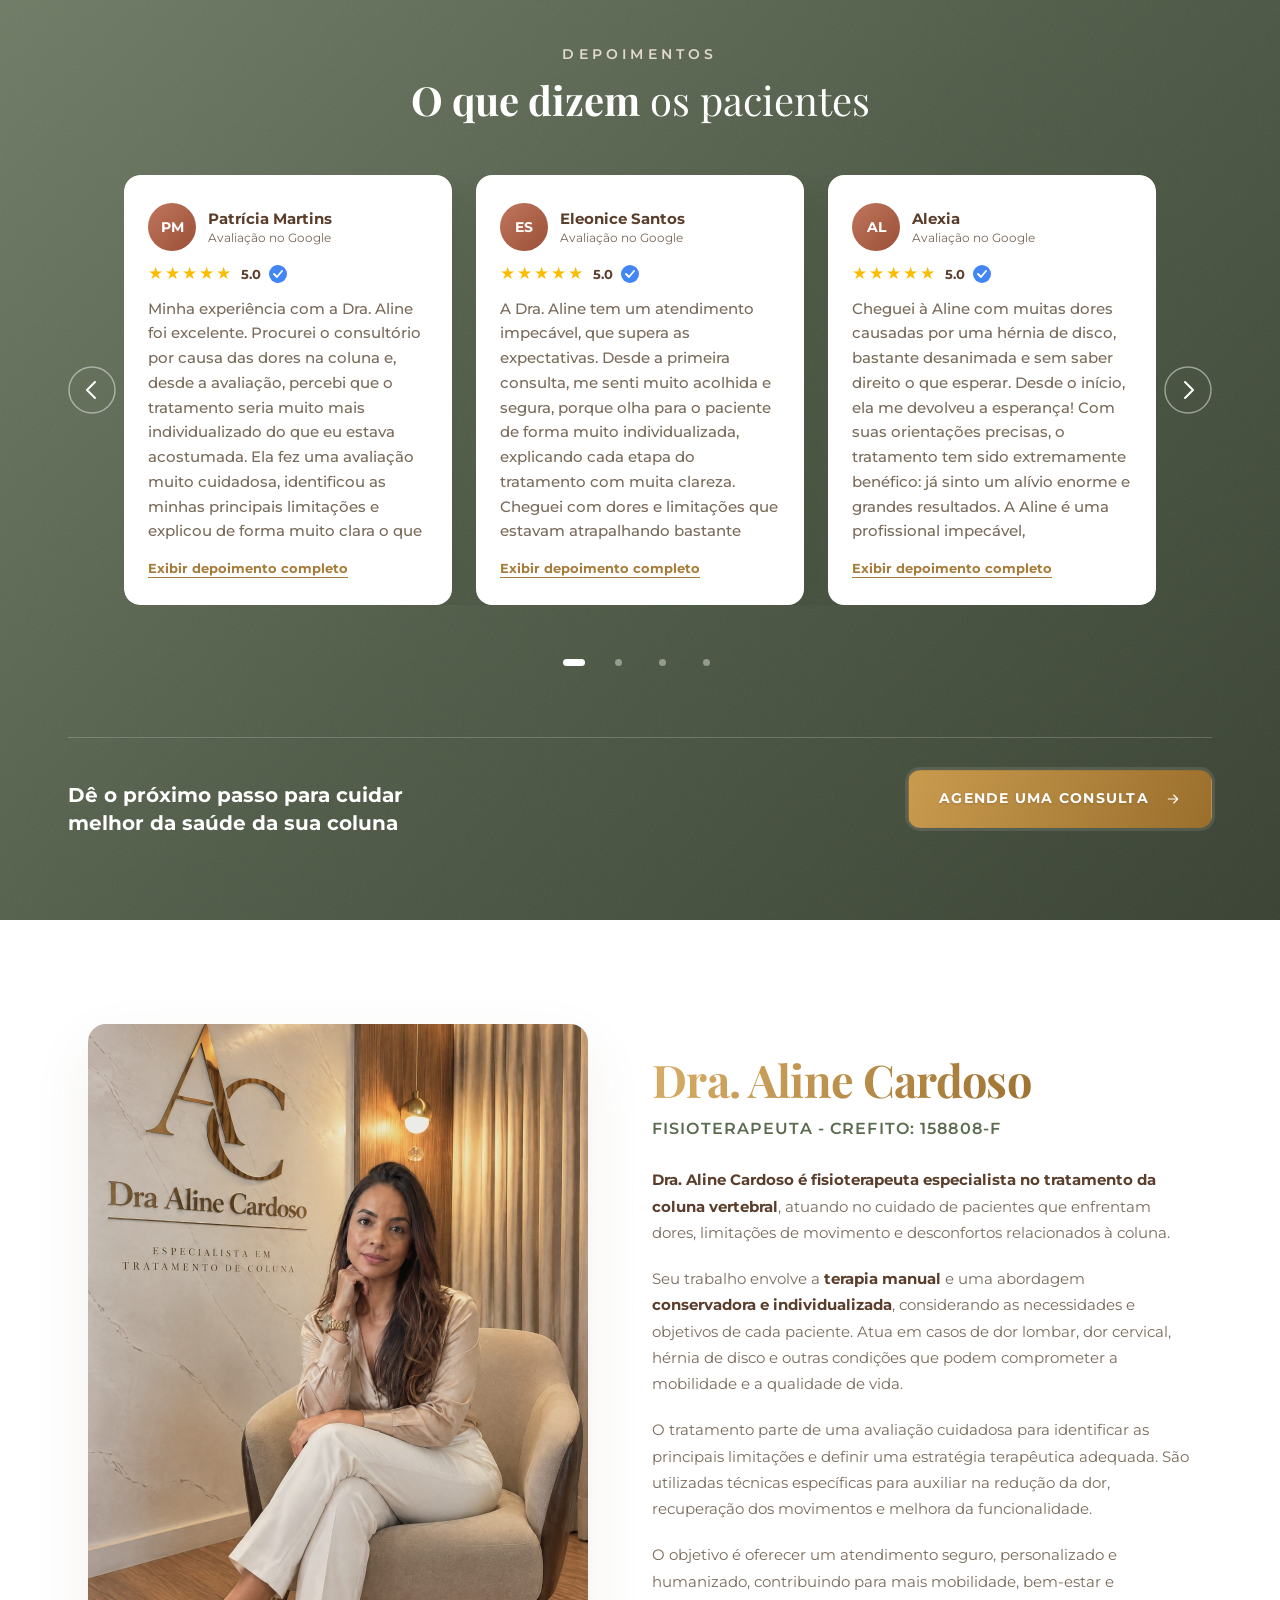
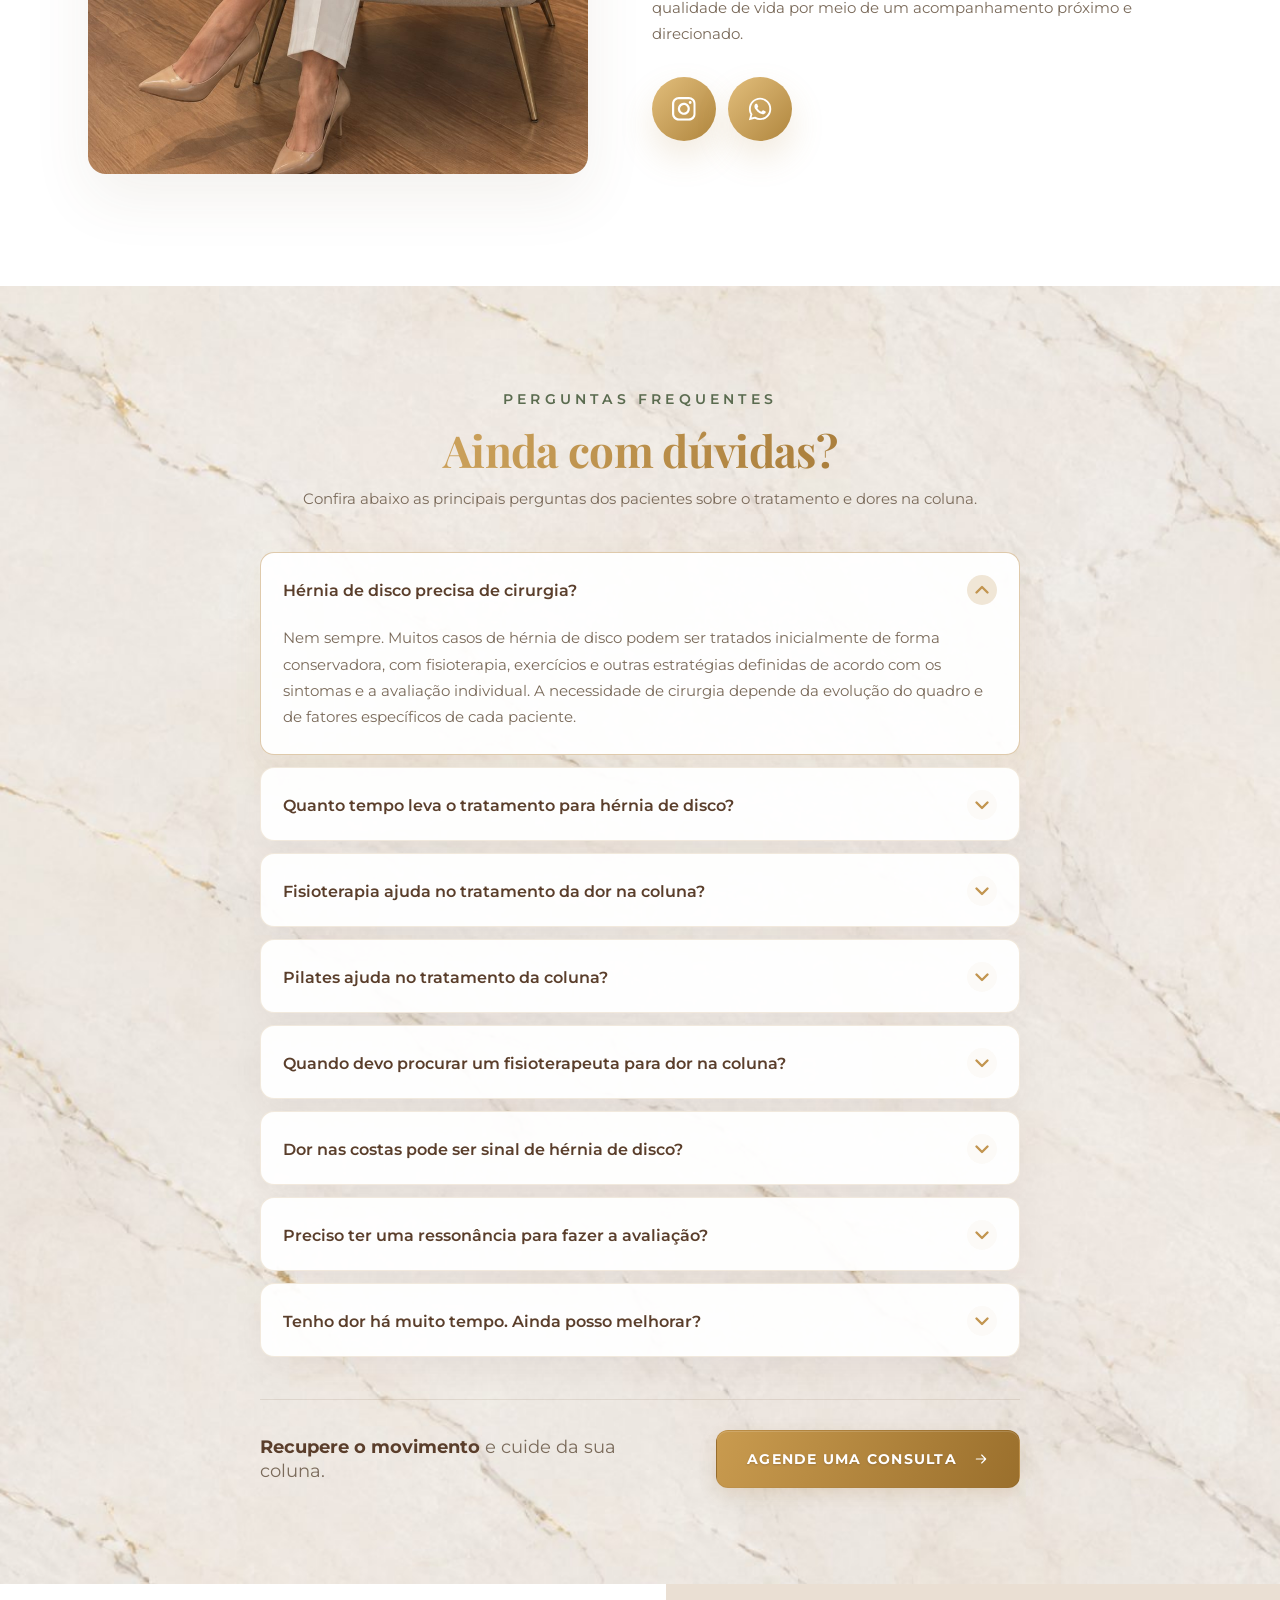
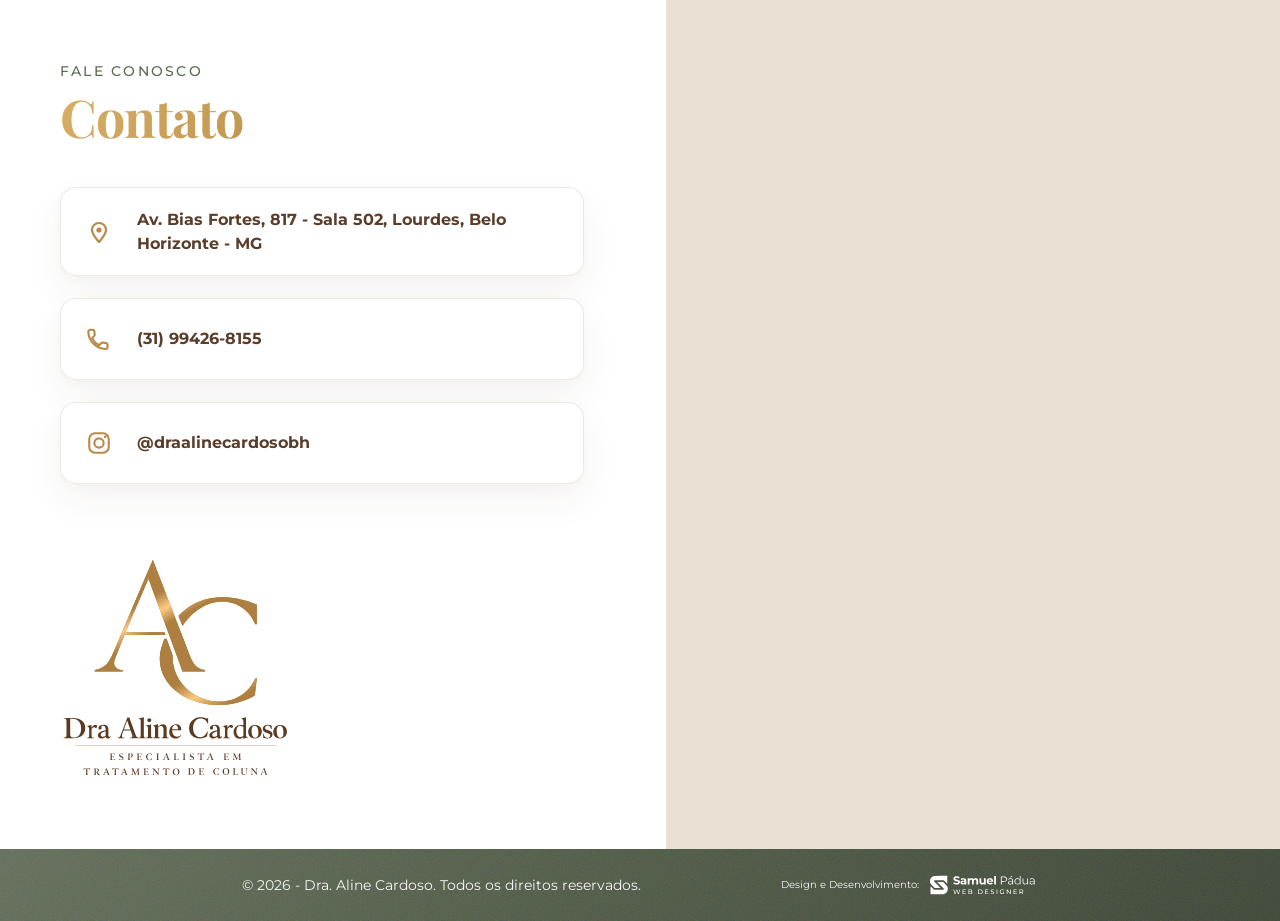
==== commit e2453d18: "feat: SEO completo para draalinecardoso.com.br e novo Instagram @draalinecardosobh Canonical, Open G" ====
--- a/index.html
+++ b/index.html
@@ -3,58 +3,234 @@
 <head>
   <meta charset="UTF-8">
   <meta name="viewport" content="width=device-width, initial-scale=1.0">
-  <title>Fisioterapeuta em Belo Horizonte | Tratamento da Coluna, Hérnia de Disco e Dor Lombar</title>
-  <meta name="description" content="Fisioterapeuta em Belo Horizonte - MG especialista no tratamento da coluna: hérnia de disco, dor lombar, dor ciática e dor cervical. Atendimento individualizado no bairro Lourdes.">
-  <meta name="robots" content="index,follow">
+  <title>Fisioterapeuta em Belo Horizonte | Coluna e Hérnia de Disco – Dra. Aline Cardoso</title>
+  <meta name="description" content="Dra. Aline Cardoso, fisioterapeuta em Belo Horizonte (Lourdes) especialista no tratamento da coluna: hérnia de disco, dor lombar, ciática e dor cervical. Agende pelo WhatsApp.">
+  <meta name="robots" content="index, follow, max-image-preview:large, max-snippet:-1, max-video-preview:-1">
+  <link rel="canonical" href="https://www.draalinecardoso.com.br/">
+  <meta name="author" content="Dra. Aline Cardoso">
+  <meta name="theme-color" content="#5A3E2B">
+  <meta name="format-detection" content="telephone=no">
+  <meta name="geo.region" content="BR-MG">
+  <meta name="geo.placename" content="Belo Horizonte">
+  <meta name="geo.position" content="-19.928522;-43.941956">
+  <meta name="ICBM" content="-19.928522, -43.941956">
   <meta property="og:locale" content="pt_BR">
   <meta property="og:type" content="website">
   <meta property="og:site_name" content="Dra. Aline Cardoso">
-  <meta property="og:title" content="Fisioterapeuta em Belo Horizonte | Tratamento da Coluna, Hérnia de Disco e Dor Lombar">
-  <meta property="og:description" content="Fisioterapeuta em Belo Horizonte - MG especialista no tratamento da coluna: hérnia de disco, dor lombar, dor ciática e dor cervical. Atendimento individualizado no bairro Lourdes.">
+  <meta property="og:title" content="Fisioterapeuta em Belo Horizonte | Coluna e Hérnia de Disco – Dra. Aline Cardoso">
+  <meta property="og:description" content="Dra. Aline Cardoso, fisioterapeuta em Belo Horizonte (Lourdes) especialista no tratamento da coluna: hérnia de disco, dor lombar, ciática e dor cervical. Agende pelo WhatsApp.">
+  <meta property="og:url" content="https://www.draalinecardoso.com.br/">
+  <meta property="og:image" content="https://www.draalinecardoso.com.br/og-image.jpg">
+  <meta property="og:image:type" content="image/jpeg">
+  <meta property="og:image:width" content="1200">
+  <meta property="og:image:height" content="630">
+  <meta property="og:image:alt" content="Dra. Aline Cardoso, fisioterapeuta especialista no tratamento da coluna em Belo Horizonte">
   <meta name="twitter:card" content="summary_large_image">
-  <meta name="twitter:title" content="Fisioterapeuta em Belo Horizonte | Tratamento da Coluna, Hérnia de Disco e Dor Lombar">
-  <meta name="twitter:description" content="Fisioterapeuta em Belo Horizonte - MG especialista no tratamento da coluna: hérnia de disco, dor lombar, dor ciática e dor cervical. Atendimento individualizado no bairro Lourdes.">
+  <meta name="twitter:title" content="Fisioterapeuta em Belo Horizonte | Coluna e Hérnia de Disco – Dra. Aline Cardoso">
+  <meta name="twitter:description" content="Dra. Aline Cardoso, fisioterapeuta em Belo Horizonte (Lourdes) especialista no tratamento da coluna: hérnia de disco, dor lombar, ciática e dor cervical. Agende pelo WhatsApp.">
+  <meta name="twitter:image" content="https://www.draalinecardoso.com.br/og-image.jpg">
+  <meta name="twitter:image:alt" content="Dra. Aline Cardoso, fisioterapeuta especialista no tratamento da coluna em Belo Horizonte">
   <script type="application/ld+json">
     {
       "@context": "https://schema.org",
       "@graph": [
         {
-          "@type": "MedicalBusiness",
-          "@id": "#business",
-          "name": "Dra. Aline Cardoso - Fisioterapia",
-          "image": "profile4.jpg",
-          "telephone": "+55-31-99426-8155",
+          "@type": "WebSite",
+          "@id": "https://www.draalinecardoso.com.br/#website",
+          "url": "https://www.draalinecardoso.com.br/",
+          "name": "Dra. Aline Cardoso",
+          "alternateName": "Dra. Aline Cardoso – Fisioterapeuta Especialista em Coluna Vertebral",
+          "inLanguage": "pt-BR",
+          "publisher": {
+            "@id": "https://www.draalinecardoso.com.br/#clinica"
+          }
+        },
+        {
+          "@type": "MedicalWebPage",
+          "@id": "https://www.draalinecardoso.com.br/#webpage",
+          "url": "https://www.draalinecardoso.com.br/",
+          "name": "Fisioterapeuta em Belo Horizonte | Coluna e Hérnia de Disco – Dra. Aline Cardoso",
+          "description": "Dra. Aline Cardoso, fisioterapeuta em Belo Horizonte (Lourdes) especialista no tratamento da coluna: hérnia de disco, dor lombar, ciática e dor cervical. Agende pelo WhatsApp.",
+          "inLanguage": "pt-BR",
+          "isPartOf": {
+            "@id": "https://www.draalinecardoso.com.br/#website"
+          },
+          "about": {
+            "@id": "https://www.draalinecardoso.com.br/#clinica"
+          },
+          "mainEntity": {
+            "@id": "https://www.draalinecardoso.com.br/#clinica"
+          },
+          "primaryImageOfPage": {
+            "@id": "https://www.draalinecardoso.com.br/#foto-principal"
+          },
+          "reviewedBy": {
+            "@id": "https://www.draalinecardoso.com.br/#aline"
+          },
+          "lastReviewed": "2026-10-14",
+          "specialty": "https://schema.org/Physiotherapy"
+        },
+        {
+          "@type": "ImageObject",
+          "@id": "https://www.draalinecardoso.com.br/#foto-principal",
+          "url": "https://www.draalinecardoso.com.br/dra-aline4.webp",
+          "contentUrl": "https://www.draalinecardoso.com.br/dra-aline4.webp",
+          "width": 1047,
+          "height": 1251,
+          "caption": "Dra. Aline Cardoso, fisioterapeuta especialista em coluna"
+        },
+        {
+          "@type": "Physiotherapy",
+          "@id": "https://www.draalinecardoso.com.br/#clinica",
+          "name": "Dra. Aline Cardoso – Fisioterapeuta Especialista em Coluna Vertebral",
+          "alternateName": "Dra. Aline Cardoso Fisioterapia",
+          "description": "Consultório de fisioterapia em Belo Horizonte especializado no tratamento conservador da coluna vertebral: hérnia de disco, dor lombar, dor no nervo ciático e dor cervical, com avaliação individualizada e terapia manual.",
+          "url": "https://www.draalinecardoso.com.br/",
+          "logo": {
+            "@type": "ImageObject",
+            "url": "https://www.draalinecardoso.com.br/icon-512.png",
+            "width": 512,
+            "height": 512
+          },
+          "image": [
+            "https://www.draalinecardoso.com.br/og-image.jpg",
+            "https://www.draalinecardoso.com.br/profile4.jpg",
+            "https://www.draalinecardoso.com.br/dra-aline4.webp"
+          ],
+          "telephone": "+55 31 99426-8155",
           "priceRange": "$$",
+          "currenciesAccepted": "BRL",
           "address": {
             "@type": "PostalAddress",
             "streetAddress": "Av. Bias Fortes, 817 - Sala 502, Lourdes",
             "addressLocality": "Belo Horizonte",
             "addressRegion": "MG",
+            "postalCode": "30170-012",
             "addressCountry": "BR"
           },
+          "geo": {
+            "@type": "GeoCoordinates",
+            "latitude": -19.9285218,
+            "longitude": -43.9419555
+          },
+          "hasMap": "https://www.google.com/maps?cid=3080612680821967862",
+          "areaServed": [
+            {
+              "@type": "City",
+              "name": "Belo Horizonte"
+            },
+            {
+              "@type": "AdministrativeArea",
+              "name": "Região Metropolitana de Belo Horizonte"
+            }
+          ],
+          "medicalSpecialty": [
+            "https://schema.org/Physiotherapy",
+            "https://schema.org/Musculoskeletal"
+          ],
+          "availableService": [
+            {
+              "@type": "MedicalProcedure",
+              "name": "Avaliação fisioterapêutica completa e individualizada da coluna"
+            },
+            {
+              "@type": "PhysicalTherapy",
+              "name": "Fisioterapia para hérnia de disco"
+            },
+            {
+              "@type": "PhysicalTherapy",
+              "name": "Fisioterapia para dor lombar"
+            },
+            {
+              "@type": "PhysicalTherapy",
+              "name": "Fisioterapia para dor no nervo ciático (ciatalgia)"
+            },
+            {
+              "@type": "PhysicalTherapy",
+              "name": "Fisioterapia para dor cervical"
+            },
+            {
+              "@type": "PhysicalTherapy",
+              "name": "Terapia manual"
+            }
+          ],
+          "knowsLanguage": "pt-BR",
+          "founder": {
+            "@id": "https://www.draalinecardoso.com.br/#aline"
+          },
+          "employee": {
+            "@id": "https://www.draalinecardoso.com.br/#aline"
+          },
+          "contactPoint": {
+            "@type": "ContactPoint",
+            "contactType": "Agendamento de consultas",
+            "telephone": "+55 31 99426-8155",
+            "url": "https://wa.me/5531994268155",
+            "availableLanguage": "Portuguese",
+            "areaServed": "BR"
+          },
           "sameAs": [
-            "https://www.instagram.com/studioalinecardoso/"
+            "https://www.instagram.com/draalinecardosobh/",
+            "https://g.page/r/CfYL9VLpiMAqEBM",
+            "https://www.google.com/maps?cid=3080612680821967862"
           ]
         },
         {
-          "@type": "Physician",
-          "@id": "#physician",
-          "name": "Dra. Aline Cardoso",
-          "image": "profile4.jpg",
-          "medicalSpecialty": "Physiotherapy",
-          "description": "Fisioterapeuta em Belo Horizonte - MG especialista no tratamento da coluna vertebral: hérnia de disco, dor lombar, dor no nervo ciático e dor cervical.",
+          "@type": "Person",
+          "@id": "https://www.draalinecardoso.com.br/#aline",
+          "name": "Aline Cardoso",
+          "honorificPrefix": "Dra.",
+          "alternateName": "Dra. Aline Cardoso",
+          "jobTitle": "Fisioterapeuta especialista no tratamento da coluna vertebral",
+          "description": "Fisioterapeuta em Belo Horizonte especialista no tratamento da coluna vertebral, com abordagem conservadora e individualizada e uso de terapia manual em casos de dor lombar, dor cervical, hérnia de disco e ciatalgia.",
+          "image": "https://www.draalinecardoso.com.br/profile4.jpg",
+          "url": "https://www.draalinecardoso.com.br/",
+          "sameAs": [
+            "https://www.instagram.com/draalinecardosobh/"
+          ],
+          "worksFor": {
+            "@id": "https://www.draalinecardoso.com.br/#clinica"
+          },
+          "hasOccupation": {
+            "@type": "Occupation",
+            "name": "Fisioterapeuta",
+            "occupationLocation": {
+              "@type": "City",
+              "name": "Belo Horizonte"
+            }
+          },
+          "hasCredential": {
+            "@type": "EducationalOccupationalCredential",
+            "credentialCategory": "Registro profissional",
+            "name": "CREFITO 158808-F",
+            "recognizedBy": {
+              "@type": "Organization",
+              "name": "CREFITO-4 – Conselho Regional de Fisioterapia e Terapia Ocupacional da 4ª Região (MG)",
+              "url": "https://crefito4.org.br/"
+            }
+          },
           "identifier": {
             "@type": "PropertyValue",
             "propertyID": "CREFITO",
             "value": "158808-F"
           },
-          "worksFor": {
-            "@id": "#business"
-          }
+          "knowsAbout": [
+            "Hérnia de disco",
+            "Dor lombar",
+            "Ciatalgia",
+            "Dor cervical",
+            "Terapia manual",
+            "Fisioterapia da coluna vertebral",
+            "Pilates terapêutico"
+          ]
         },
         {
           "@type": "FAQPage",
-          "@id": "#faq",
+          "@id": "https://www.draalinecardoso.com.br/#faq",
+          "isPartOf": {
+            "@id": "https://www.draalinecardoso.com.br/#webpage"
+          },
+          "inLanguage": "pt-BR",
           "mainEntity": [
             {
               "@type": "Question",
@@ -125,7 +301,9 @@
       ]
     }
   </script>
-  <link rel="icon" type="image/svg+xml" href="stamp-iso.svg">
+  <link rel="icon" href="/favicon.ico" sizes="48x48">
+  <link rel="icon" type="image/svg+xml" href="/stamp-iso.svg">
+  <link rel="apple-touch-icon" href="/apple-touch-icon.png">
   <link rel="preconnect" href="https://fonts.googleapis.com">
   <link rel="preconnect" href="https://fonts.gstatic.com" crossorigin>
   <link href="https://fonts.googleapis.com/css2?family=Montserrat:wght@400;500;600;700;800&family=Playfair+Display:wght@400;500;600;700;800&display=swap" rel="stylesheet">
@@ -176,7 +354,7 @@
             <img src="stamp-txt.svg" class="stamp-txt" alt="">
             <img src="stamp-iso.svg" class="stamp-iso" alt="">
           </div>
-          <img src="dra-aline4.png" class="doctor-img" alt="Dra. Aline Cardoso, fisioterapeuta especialista em coluna" fetchpriority="high">
+          <img src="dra-aline4.webp" class="doctor-img" alt="Dra. Aline Cardoso, fisioterapeuta especialista em coluna" fetchpriority="high">
         </div>
 
       </div>
@@ -267,7 +445,7 @@
 
     <div class="problems-inner">
       <div class="problems-img-col">
-        <img src="img1.png" class="problems-img" alt="Coluna vertebral com dor">
+        <img src="img1.png" loading="lazy" decoding="async" class="problems-img" alt="Coluna vertebral com dor">
       </div>
 
       <h2 class="problems-headline">Alguns dos<br>problemas mais<br>comuns na coluna</h2>
@@ -328,7 +506,7 @@
     <div class="condition-inner">
 
       <div class="condition-media">
-        <img src="ciatico.jpg" class="condition-img" alt="Mulher com dor no nervo ciático">
+        <img src="ciatico.jpg" loading="lazy" decoding="async" class="condition-img" alt="Mulher com dor no nervo ciático">
       </div>
 
       <div class="condition-text">
@@ -348,7 +526,7 @@
     <div class="condition-inner">
 
       <div class="condition-media">
-        <img src="cervical.jpg" class="condition-img" alt="Mulher com dor na região cervical">
+        <img src="cervical.jpg" loading="lazy" decoding="async" class="condition-img" alt="Mulher com dor na região cervical">
       </div>
 
       <div class="condition-text">
@@ -665,7 +843,7 @@
   <section class="profile-block">
     <div class="profile-inner">
       <div class="profile-media">
-        <img src="profile4.jpg" alt="Dra. Aline Cardoso em seu consultório" class="profile-image">
+        <img src="profile4.jpg" loading="lazy" decoding="async" alt="Dra. Aline Cardoso em seu consultório" class="profile-image">
       </div>
 
       <div class="profile-content">
@@ -683,7 +861,7 @@
         </div>
 
         <div class="profile-socials" aria-label="Redes sociais de Dra. Aline Cardoso">
-          <a href="https://www.instagram.com/studioalinecardoso/" class="profile-social-btn" target="_blank" rel="noopener" aria-label="Instagram de Dra. Aline Cardoso">
+          <a href="https://www.instagram.com/draalinecardosobh/" class="profile-social-btn" target="_blank" rel="noopener" aria-label="Instagram de Dra. Aline Cardoso">
             <img src="ig-icon.svg" alt="" class="profile-social-icon" aria-hidden="true">
           </a>
 
@@ -877,7 +1055,7 @@
             <span class="contact-card-text">(31) 99426-8155</span>
           </a>
 
-          <a href="https://www.instagram.com/studioalinecardoso/" class="contact-card" target="_blank" rel="noopener" aria-label="Abrir Instagram">
+          <a href="https://www.instagram.com/draalinecardosobh/" class="contact-card" target="_blank" rel="noopener" aria-label="Abrir Instagram">
             <span class="contact-card-icon" aria-hidden="true">
               <svg width="28" height="28" viewBox="0 0 28 28" fill="none" xmlns="http://www.w3.org/2000/svg">
                 <rect x="4.25" y="4.25" width="19.5" height="19.5" rx="5.75" stroke="currentColor" stroke-width="2.1"/>
@@ -885,12 +1063,12 @@
                 <circle cx="20.2" cy="7.8" r="1.4" fill="currentColor"/>
               </svg>
             </span>
-            <span class="contact-card-text">@studioalinecardoso</span>
+            <span class="contact-card-text">@draalinecardosobh</span>
           </a>
         </div>
 
         <div class="contact-brand">
-          <img src="logo-footer.svg" alt="Dra. Aline Cardoso - Especialista em Tratamento de Coluna" class="contact-logo">
+          <img src="logo-footer.svg" loading="lazy" decoding="async" alt="Dra. Aline Cardoso - Especialista em Tratamento de Coluna" class="contact-logo">
         </div>
       </div>
 
@@ -916,7 +1094,7 @@
 
       <a href="https://samuelpadua.com.br/" class="site-footer-credit" target="_blank" rel="noopener" aria-label="Design e Desenvolvimento por Samuel Pádua Web Designer">
         <span class="site-footer-credit-text">Design e Desenvolvimento:</span>
-        <img src="logo-samuel.svg" alt="Samuel Pádua Web Designer" class="site-footer-credit-logo">
+        <img src="logo-samuel.svg" loading="lazy" decoding="async" alt="Samuel Pádua Web Designer" class="site-footer-credit-logo">
       </a>
     </div>
   </footer>
--- a/style.css
+++ b/style.css
@@ -153,6 +153,7 @@
   position: absolute;
   inset: 0;
   background-image: url('bg-hero.jpg');
+  background-image: image-set(url('bg-hero.webp') type('image/webp'), url('bg-hero.jpg') type('image/jpeg'));
   background-size: cover;
   background-position: center;
   z-index: 0;
